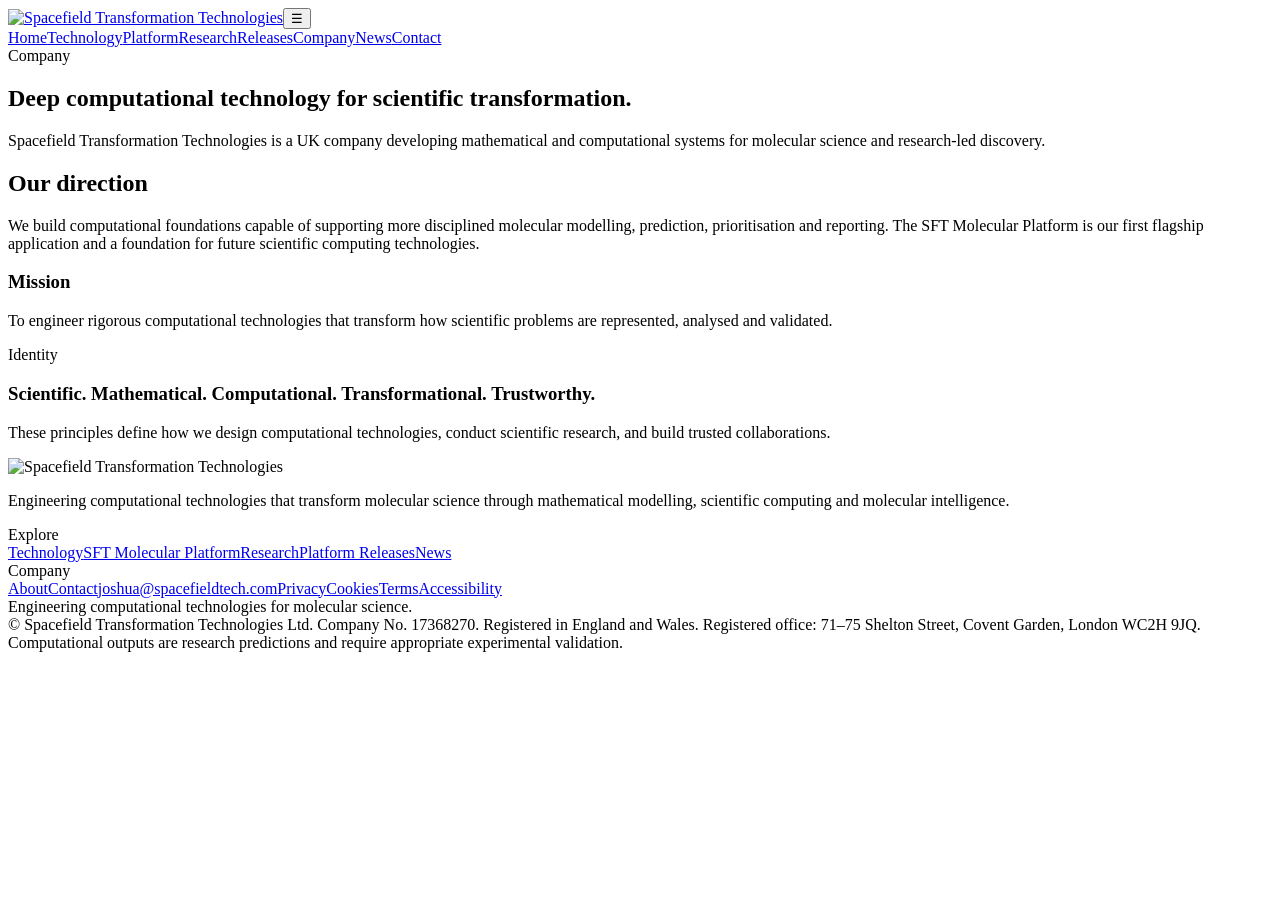
==== about.html @ f4f320bc "Initial production release of Spacefield Website v3.0 LC3 Production-ready Spacefield Transformation" ====
<!DOCTYPE html>

<html lang="en"><head><meta charset="utf-8"/><meta content="width=device-width,initial-scale=1" name="viewport"/><title>Company | Spacefield Transformation Technologies</title><meta content="About Spacefield Transformation Technologies." name="description"/><link href="assets/img/favicon.ico" rel="icon" type="image/x-icon"/><link href="assets/img/favicon-32.png" rel="icon" sizes="32x32" type="image/png"/><link href="assets/img/apple-touch-icon.png" rel="apple-touch-icon" sizes="180x180"/><link href="assets/css/styles.css" rel="stylesheet"/><meta content="#0A2342" name="theme-color"/><link href="site.webmanifest" rel="manifest"/><link href="https://spacefieldtech.com/about.html" rel="canonical"/><meta content="website" property="og:type"/><meta content="Spacefield Transformation Technologies" property="og:site_name"/><meta content="Company | Spacefield Transformation Technologies" property="og:title"/><meta content="About Spacefield Transformation Technologies." property="og:description"/><meta content="https://spacefieldtech.com/about.html" property="og:url"/><meta content="https://spacefieldtech.com/assets/img/spacefield-social-preview.png" property="og:image"/><meta content="1200" property="og:image:width"/><meta content="630" property="og:image:height"/><meta content="summary_large_image" name="twitter:card"/><meta content="Company | Spacefield Transformation Technologies" name="twitter:title"/><meta content="About Spacefield Transformation Technologies." name="twitter:description"/><meta content="https://spacefieldtech.com/assets/img/spacefield-social-preview.png" name="twitter:image"/></head><body><header class="site-header"><div class="container nav"><a class="brand" href="index.html"><img alt="Spacefield Transformation Technologies" class="brand-logo" src="assets/img/spacefield-logo-master.png"/></a><button aria-expanded="false" aria-label="Open navigation" class="menu-btn">☰</button><nav class="nav-links"><a href="index.html">Home</a><a href="technology.html">Technology</a><a href="platform.html">Platform</a><a href="research.html">Research</a><a href="releases.html">Releases</a><a href="about.html">Company</a><a href="news.html">News</a><a class="nav-cta" href="contact.html">Contact</a></nav></div></header><main><section class="page-hero"><div class="container"><span class="eyebrow">Company</span><h1>Deep computational technology for scientific transformation.</h1><p class="lead">Spacefield Transformation Technologies is a UK company developing mathematical and computational systems for molecular science and research-led discovery.</p></div></section><section class="section"><div class="container grid-2"><div class="prose"><h2>Our direction</h2><p>We build computational foundations capable of supporting more disciplined molecular modelling, prediction, prioritisation and reporting. The SFT Molecular Platform is our first flagship application and a foundation for future scientific computing technologies.</p><h3>Mission</h3><p>To engineer rigorous computational technologies that transform how scientific problems are represented, analysed and validated.</p></div><div class="card"><span class="eyebrow">Identity</span><h3>Scientific. Mathematical. Computational. Transformational. Trustworthy.</h3><p>These principles define how we design computational technologies, conduct scientific research, and build trusted collaborations.</p></div></div></section></main><footer class="site-footer"><div class="container"><div class="footer-grid"><div><img alt="Spacefield Transformation Technologies" class="footer-logo" src="assets/img/spacefield-logo-master.png"/><p>Engineering computational technologies that transform molecular science through mathematical modelling, scientific computing and molecular intelligence.</p></div><div><div class="footer-title">Explore</div><div class="footer-links"><a href="technology.html">Technology</a><a href="platform.html">SFT Molecular Platform</a><a href="research.html">Research</a><a href="releases.html">Platform Releases</a><a href="news.html">News</a></div></div><div><div class="footer-title">Company</div><div class="footer-links"><a href="about.html">About</a><a href="contact.html">Contact</a><a href="mailto:joshua@spacefieldtech.com">joshua@spacefieldtech.com</a><a href="privacy.html">Privacy</a><a href="cookies.html">Cookies</a><a href="terms.html">Terms</a><a href="accessibility.html">Accessibility</a></div></div></div><div class="footer-signature">Engineering computational technologies for molecular science.</div><div class="legal">© <span data-year=""></span> Spacefield Transformation Technologies Ltd. Company No. 17368270. Registered in England and Wales. Registered office: 71–75 Shelton Street, Covent Garden, London WC2H 9JQ. Computational outputs are research predictions and require appropriate experimental validation.</div></div></footer><script src="assets/js/main.js"></script></body></html>
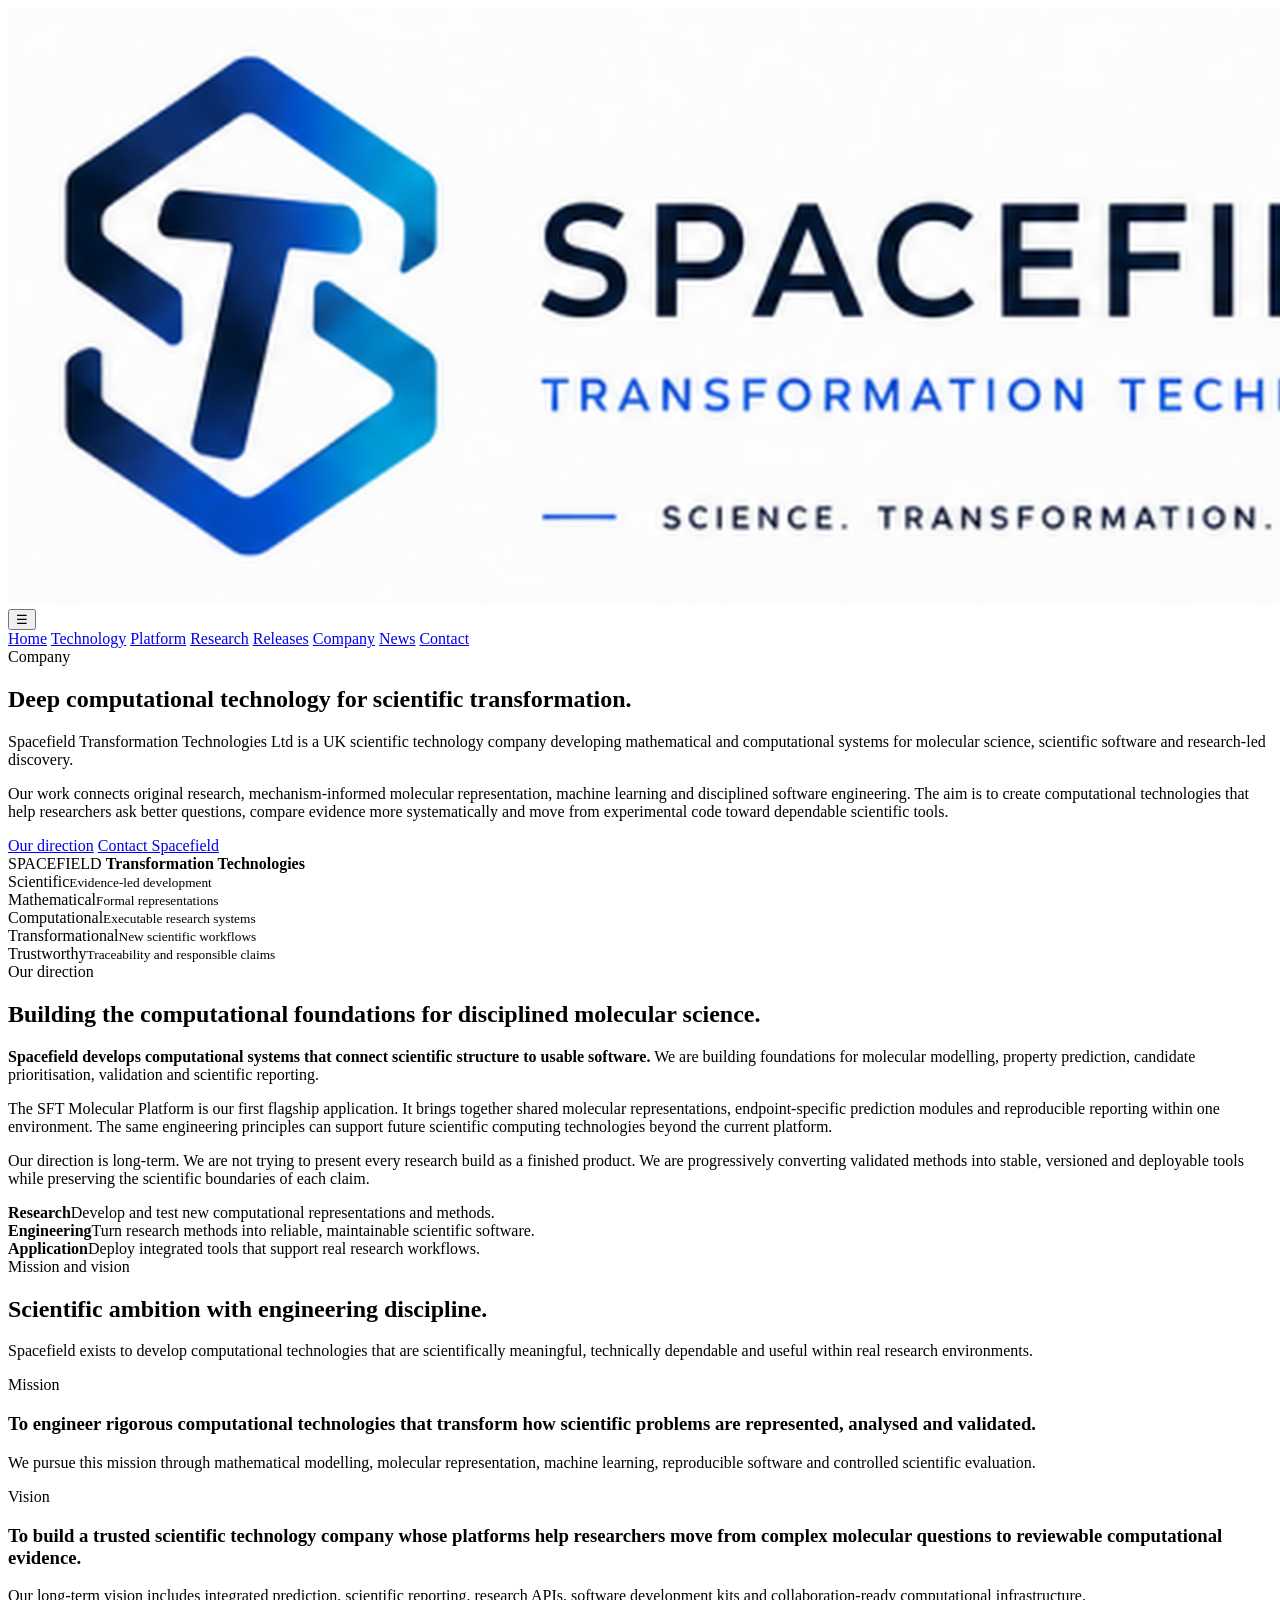
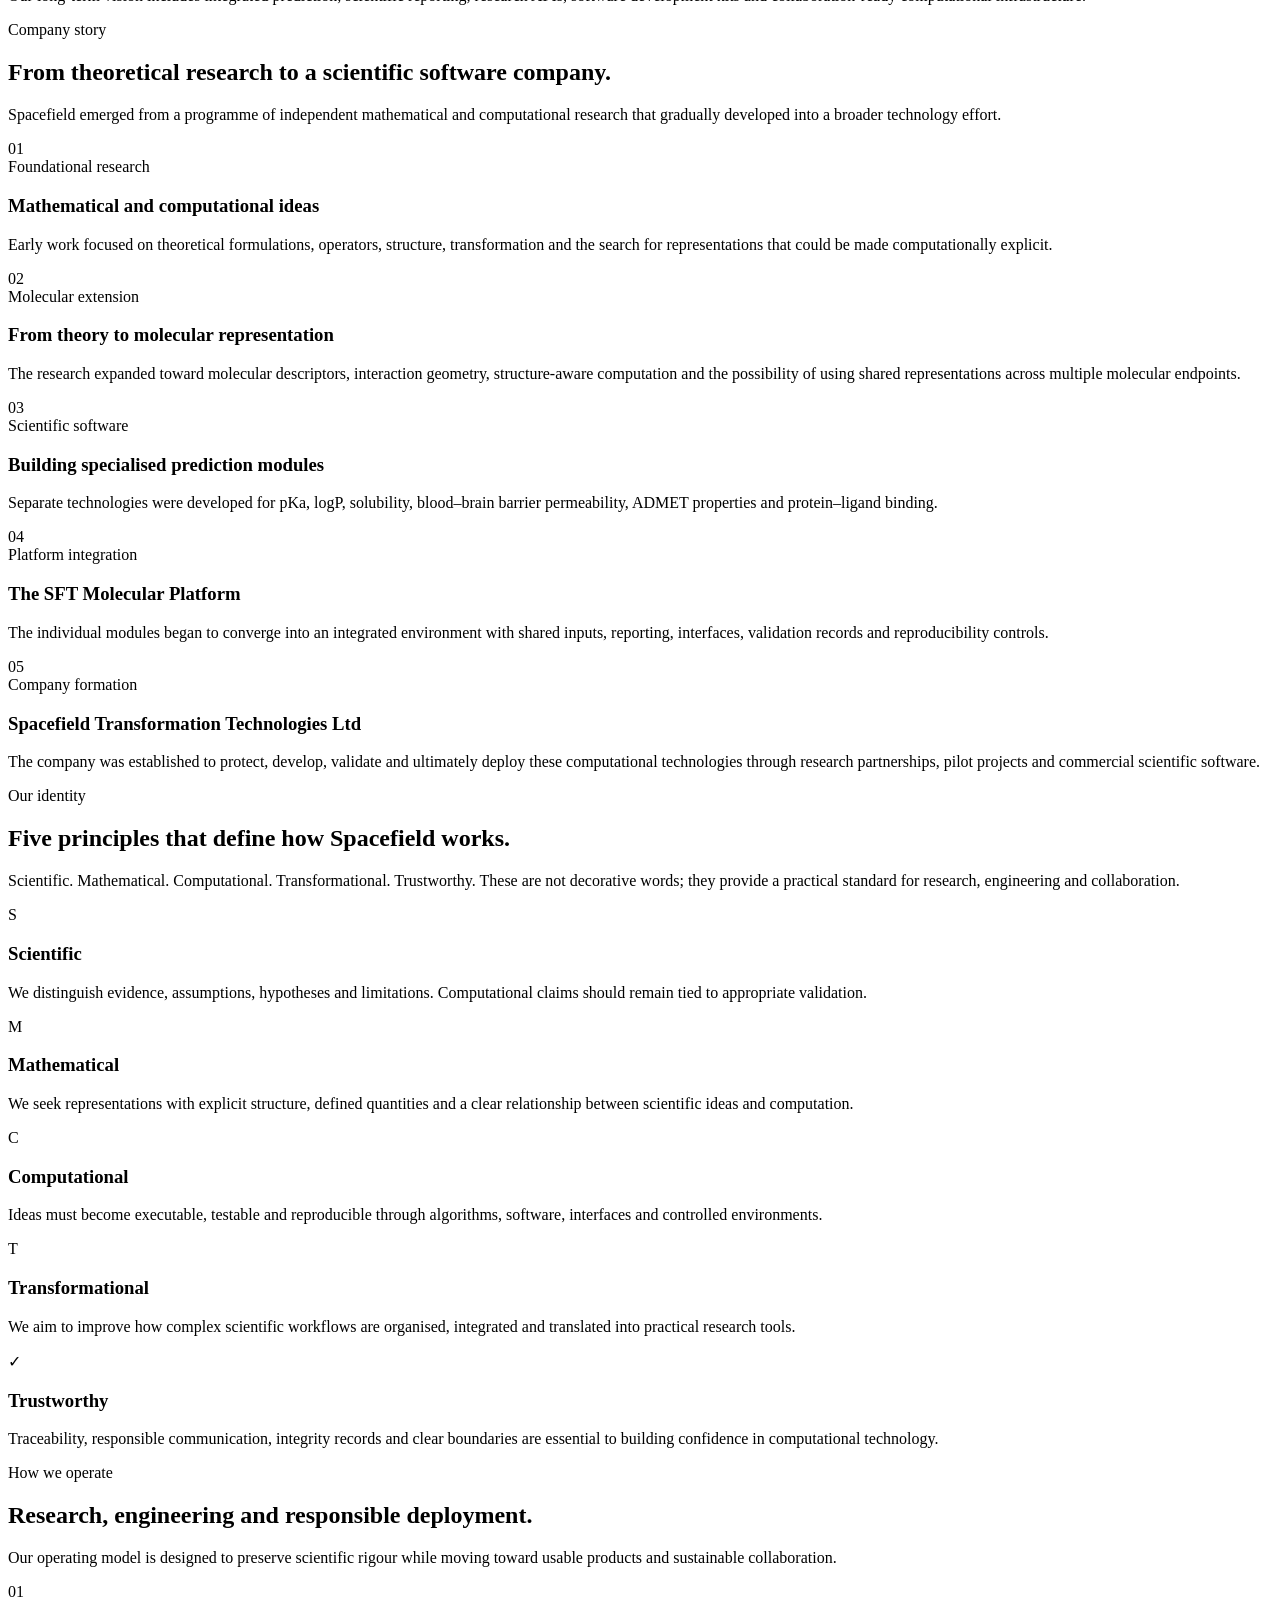
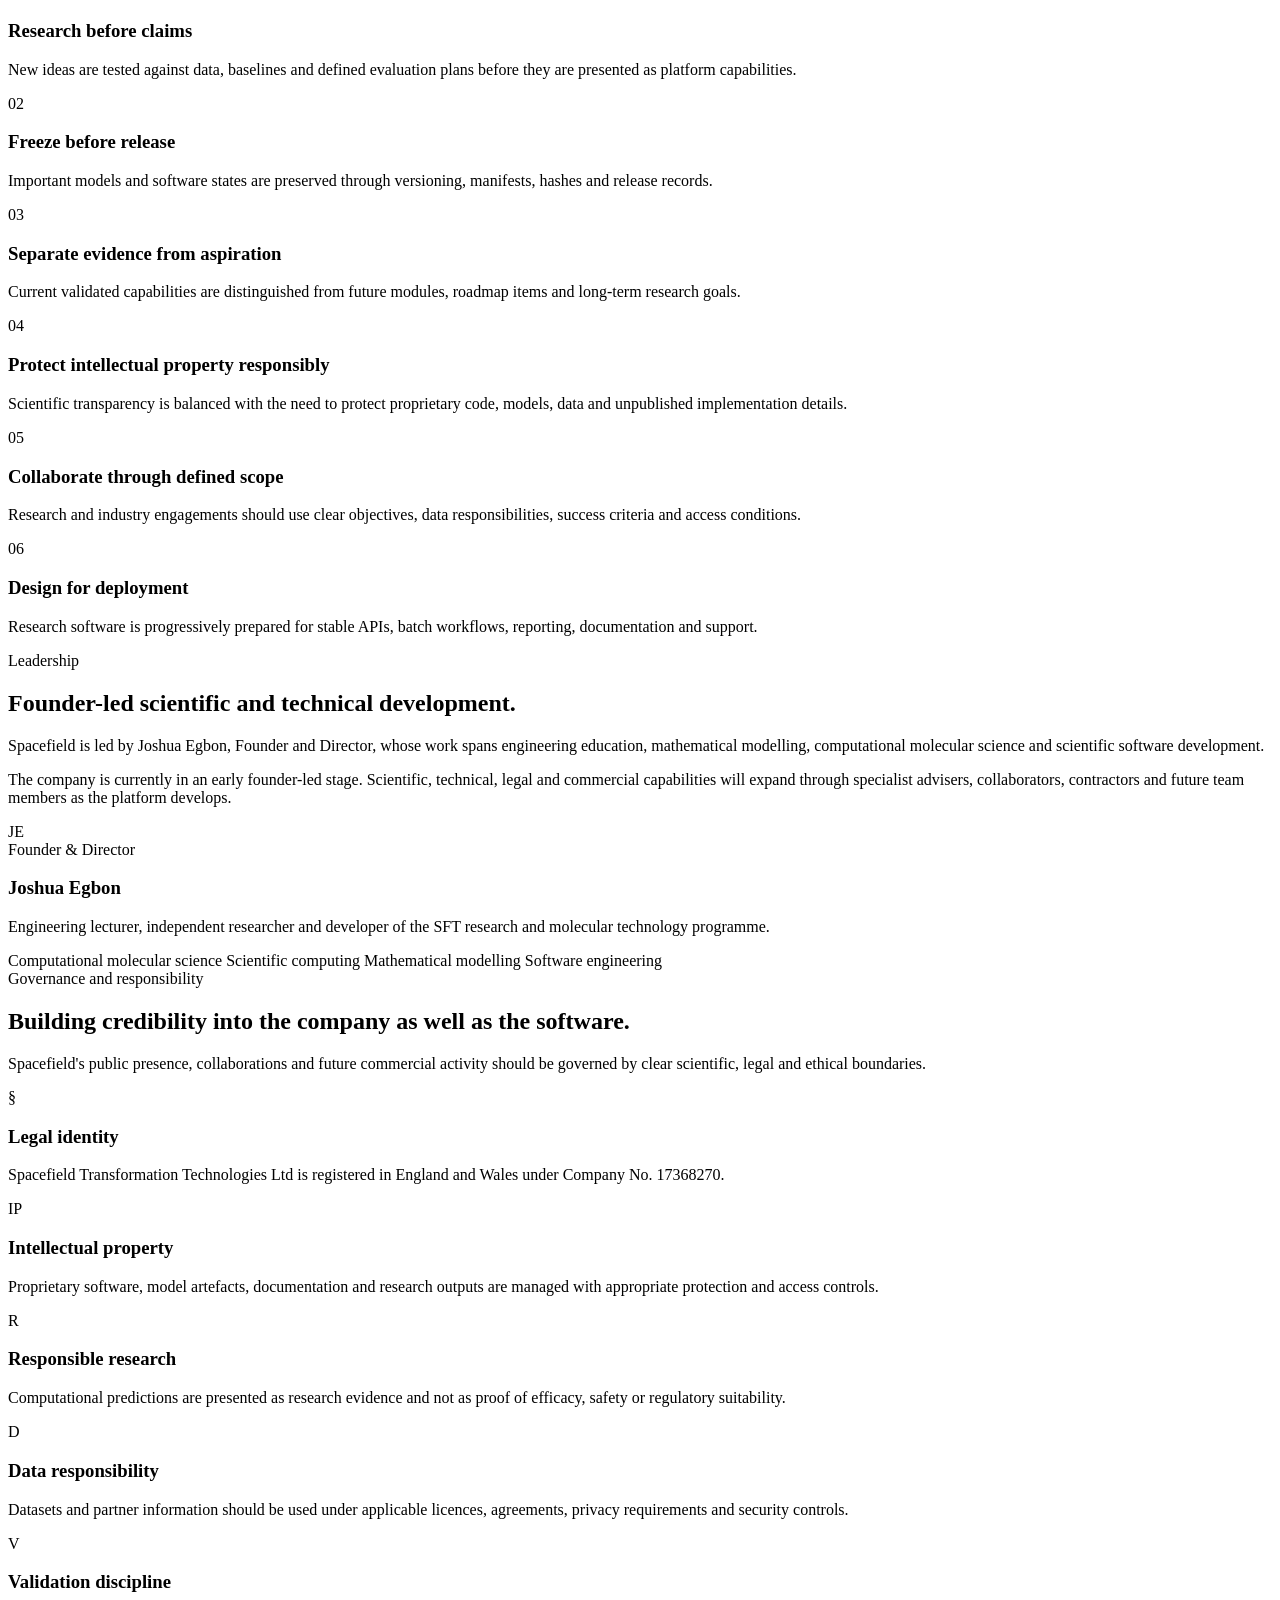
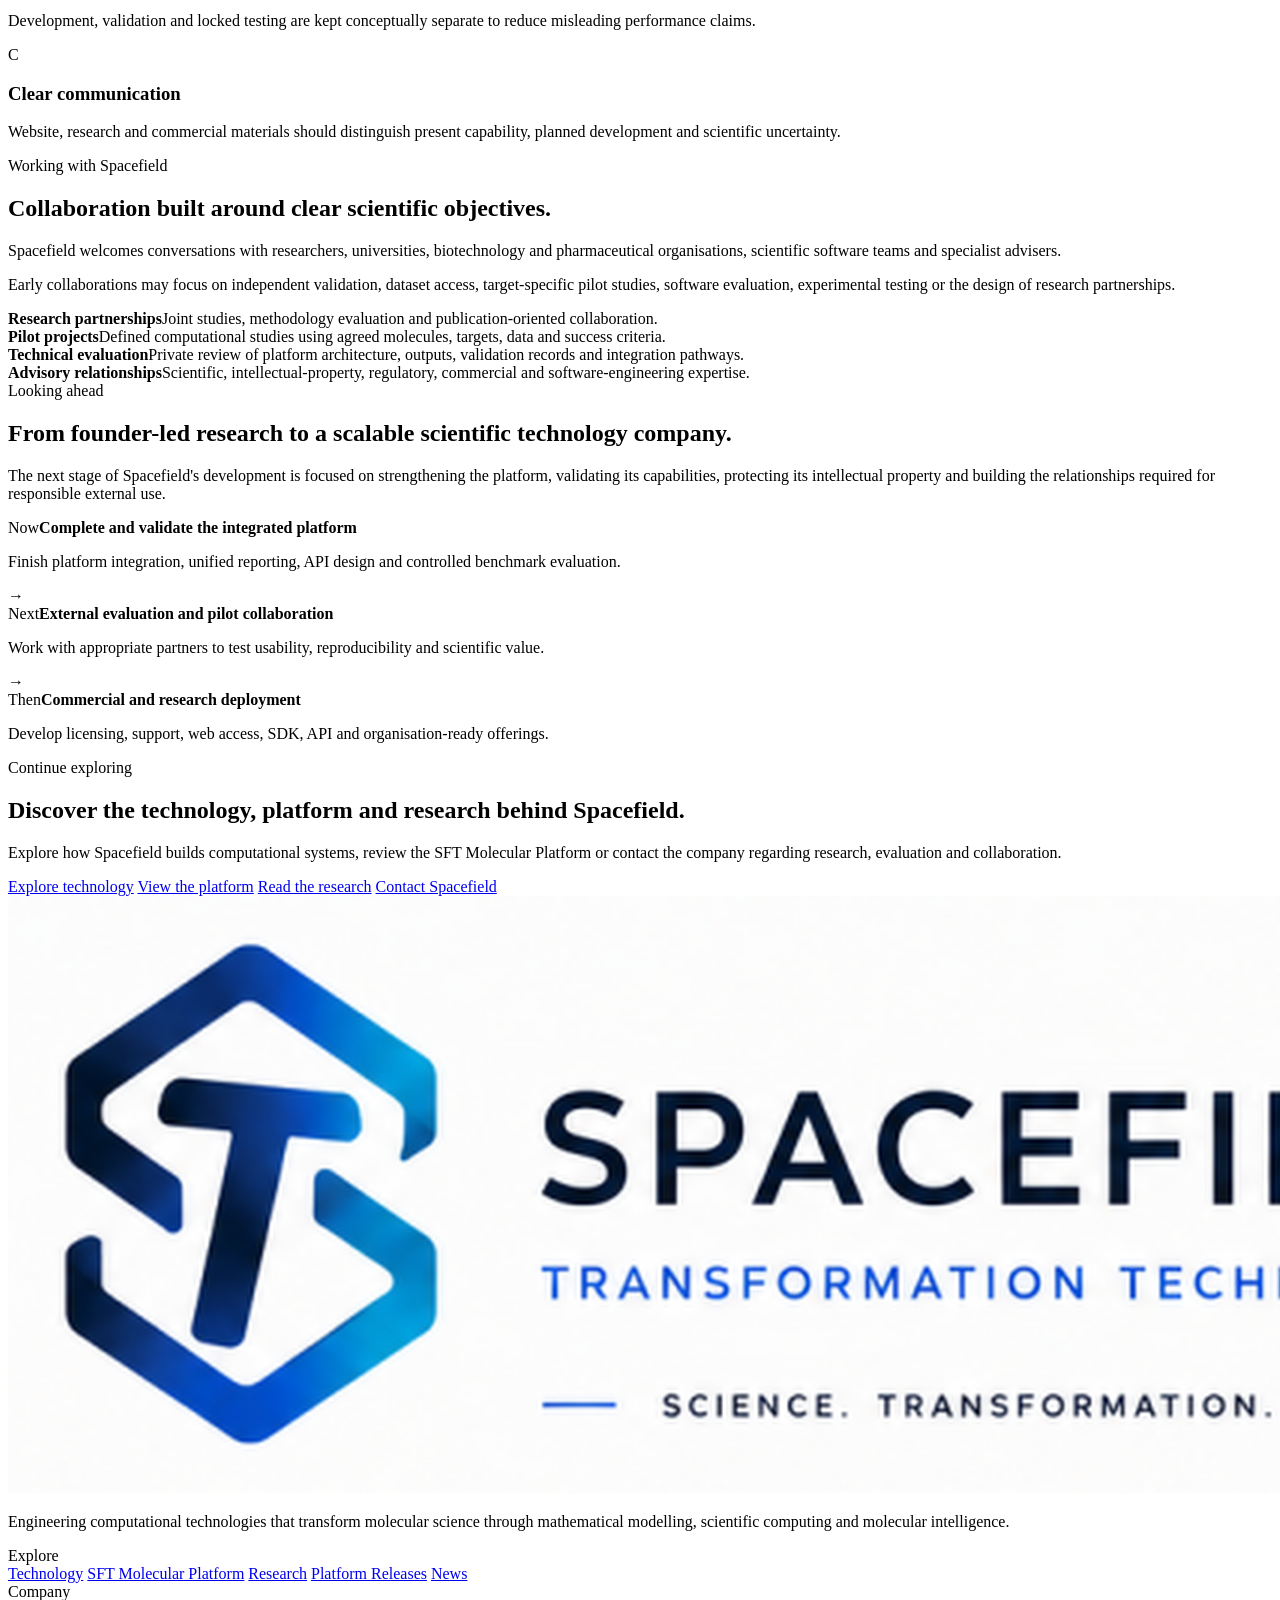
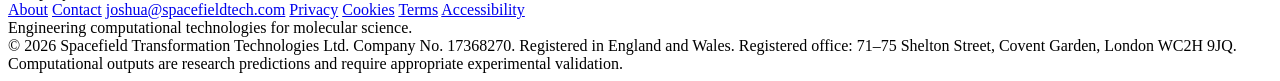
==== commit 26506e94: "Add files via upload" ====
--- a/about.html
+++ b/about.html
@@ -1,3 +1,414 @@
 <!DOCTYPE html>
-
-<html lang="en"><head><meta charset="utf-8"/><meta content="width=device-width,initial-scale=1" name="viewport"/><title>Company | Spacefield Transformation Technologies</title><meta content="About Spacefield Transformation Technologies." name="description"/><link href="assets/img/favicon.ico" rel="icon" type="image/x-icon"/><link href="assets/img/favicon-32.png" rel="icon" sizes="32x32" type="image/png"/><link href="assets/img/apple-touch-icon.png" rel="apple-touch-icon" sizes="180x180"/><link href="assets/css/styles.css" rel="stylesheet"/><meta content="#0A2342" name="theme-color"/><link href="site.webmanifest" rel="manifest"/><link href="https://spacefieldtech.com/about.html" rel="canonical"/><meta content="website" property="og:type"/><meta content="Spacefield Transformation Technologies" property="og:site_name"/><meta content="Company | Spacefield Transformation Technologies" property="og:title"/><meta content="About Spacefield Transformation Technologies." property="og:description"/><meta content="https://spacefieldtech.com/about.html" property="og:url"/><meta content="https://spacefieldtech.com/assets/img/spacefield-social-preview.png" property="og:image"/><meta content="1200" property="og:image:width"/><meta content="630" property="og:image:height"/><meta content="summary_large_image" name="twitter:card"/><meta content="Company | Spacefield Transformation Technologies" name="twitter:title"/><meta content="About Spacefield Transformation Technologies." name="twitter:description"/><meta content="https://spacefieldtech.com/assets/img/spacefield-social-preview.png" name="twitter:image"/></head><body><header class="site-header"><div class="container nav"><a class="brand" href="index.html"><img alt="Spacefield Transformation Technologies" class="brand-logo" src="assets/img/spacefield-logo-master.png"/></a><button aria-expanded="false" aria-label="Open navigation" class="menu-btn">☰</button><nav class="nav-links"><a href="index.html">Home</a><a href="technology.html">Technology</a><a href="platform.html">Platform</a><a href="research.html">Research</a><a href="releases.html">Releases</a><a href="about.html">Company</a><a href="news.html">News</a><a class="nav-cta" href="contact.html">Contact</a></nav></div></header><main><section class="page-hero"><div class="container"><span class="eyebrow">Company</span><h1>Deep computational technology for scientific transformation.</h1><p class="lead">Spacefield Transformation Technologies is a UK company developing mathematical and computational systems for molecular science and research-led discovery.</p></div></section><section class="section"><div class="container grid-2"><div class="prose"><h2>Our direction</h2><p>We build computational foundations capable of supporting more disciplined molecular modelling, prediction, prioritisation and reporting. The SFT Molecular Platform is our first flagship application and a foundation for future scientific computing technologies.</p><h3>Mission</h3><p>To engineer rigorous computational technologies that transform how scientific problems are represented, analysed and validated.</p></div><div class="card"><span class="eyebrow">Identity</span><h3>Scientific. Mathematical. Computational. Transformational. Trustworthy.</h3><p>These principles define how we design computational technologies, conduct scientific research, and build trusted collaborations.</p></div></div></section></main><footer class="site-footer"><div class="container"><div class="footer-grid"><div><img alt="Spacefield Transformation Technologies" class="footer-logo" src="assets/img/spacefield-logo-master.png"/><p>Engineering computational technologies that transform molecular science through mathematical modelling, scientific computing and molecular intelligence.</p></div><div><div class="footer-title">Explore</div><div class="footer-links"><a href="technology.html">Technology</a><a href="platform.html">SFT Molecular Platform</a><a href="research.html">Research</a><a href="releases.html">Platform Releases</a><a href="news.html">News</a></div></div><div><div class="footer-title">Company</div><div class="footer-links"><a href="about.html">About</a><a href="contact.html">Contact</a><a href="mailto:joshua@spacefieldtech.com">joshua@spacefieldtech.com</a><a href="privacy.html">Privacy</a><a href="cookies.html">Cookies</a><a href="terms.html">Terms</a><a href="accessibility.html">Accessibility</a></div></div></div><div class="footer-signature">Engineering computational technologies for molecular science.</div><div class="legal">© <span data-year=""></span> Spacefield Transformation Technologies Ltd. Company No. 17368270. Registered in England and Wales. Registered office: 71–75 Shelton Street, Covent Garden, London WC2H 9JQ. Computational outputs are research predictions and require appropriate experimental validation.</div></div></footer><script src="assets/js/main.js"></script></body></html>+<html lang="en">
+<head>
+  <meta charset="utf-8"/>
+  <meta content="width=device-width,initial-scale=1" name="viewport"/>
+  <title>Company | Spacefield Transformation Technologies</title>
+  <meta name="description" content="Learn about Spacefield Transformation Technologies Ltd, its mission, scientific identity, leadership, operating principles and direction in computational molecular science."/>
+  <link href="assets/img/favicon.ico" rel="icon" type="image/x-icon"/>
+  <link href="assets/img/favicon-32.png" rel="icon" sizes="32x32" type="image/png"/>
+  <link href="assets/img/apple-touch-icon.png" rel="apple-touch-icon" sizes="180x180"/>
+  <link href="assets/css/styles.css" rel="stylesheet"/>
+  <meta content="#0A2342" name="theme-color"/>
+  <link href="site.webmanifest" rel="manifest"/>
+  <link href="https://spacefieldtech.com/about.html" rel="canonical"/>
+  <meta content="website" property="og:type"/>
+  <meta content="Spacefield Transformation Technologies" property="og:site_name"/>
+  <meta content="Company | Spacefield Transformation Technologies" property="og:title"/>
+  <meta content="A UK scientific technology company developing computational systems for molecular science, modelling and research-led discovery." property="og:description"/>
+  <meta content="https://spacefieldtech.com/about.html" property="og:url"/>
+  <meta content="https://spacefieldtech.com/assets/img/spacefield-social-preview.png" property="og:image"/>
+  <meta content="1200" property="og:image:width"/>
+  <meta content="630" property="og:image:height"/>
+  <meta content="summary_large_image" name="twitter:card"/>
+  <meta content="Company | Spacefield Transformation Technologies" name="twitter:title"/>
+  <meta content="A UK scientific technology company developing computational systems for molecular science, modelling and research-led discovery." name="twitter:description"/>
+  <meta content="https://spacefieldtech.com/assets/img/spacefield-social-preview.png" name="twitter:image"/>
+</head>
+<body>
+<header class="site-header">
+  <div class="container nav">
+    <a class="brand" href="index.html">
+      <img alt="Spacefield Transformation Technologies" class="brand-logo" src="assets/img/spacefield-logo-master.png"/>
+    </a>
+    <button aria-expanded="false" aria-label="Open navigation" class="menu-btn">☰</button>
+    <nav class="nav-links">
+      <a href="index.html">Home</a>
+      <a href="technology.html">Technology</a>
+      <a href="platform.html">Platform</a>
+      <a href="research.html">Research</a>
+      <a href="releases.html">Releases</a>
+      <a aria-current="page" href="about.html">Company</a>
+      <a href="news.html">News</a>
+      <a class="nav-cta" href="contact.html">Contact</a>
+    </nav>
+  </div>
+</header>
+
+<main>
+  <section class="page-hero company-hero">
+    <div class="container company-hero-grid">
+      <div>
+        <span class="eyebrow">Company</span>
+        <h1>Deep computational technology for scientific transformation.</h1>
+        <p class="lead">Spacefield Transformation Technologies Ltd is a UK scientific technology company developing mathematical and computational systems for molecular science, scientific software and research-led discovery.</p>
+        <p class="company-hero-copy">Our work connects original research, mechanism-informed molecular representation, machine learning and disciplined software engineering. The aim is to create computational technologies that help researchers ask better questions, compare evidence more systematically and move from experimental code toward dependable scientific tools.</p>
+        <div class="actions">
+          <a class="btn btn-primary" href="#company-direction">Our direction</a>
+          <a class="btn btn-secondary" href="contact.html">Contact Spacefield</a>
+        </div>
+      </div>
+
+      <div class="company-identity-panel" aria-label="Spacefield company identity">
+        <div class="company-identity-core">
+          <span>SPACEFIELD</span>
+          <strong>Transformation Technologies</strong>
+        </div>
+        <div class="company-identity-grid">
+          <article><span>Scientific</span><small>Evidence-led development</small></article>
+          <article><span>Mathematical</span><small>Formal representations</small></article>
+          <article><span>Computational</span><small>Executable research systems</small></article>
+          <article><span>Transformational</span><small>New scientific workflows</small></article>
+          <article><span>Trustworthy</span><small>Traceability and responsible claims</small></article>
+        </div>
+      </div>
+    </div>
+  </section>
+
+  <section class="section company-introduction" id="company-direction">
+    <div class="container split-intro">
+      <div>
+        <span class="eyebrow">Our direction</span>
+        <h2>Building the computational foundations for disciplined molecular science.</h2>
+      </div>
+      <div class="technology-prose">
+        <p><strong>Spacefield develops computational systems that connect scientific structure to usable software.</strong> We are building foundations for molecular modelling, property prediction, candidate prioritisation, validation and scientific reporting.</p>
+        <p>The SFT Molecular Platform is our first flagship application. It brings together shared molecular representations, endpoint-specific prediction modules and reproducible reporting within one environment. The same engineering principles can support future scientific computing technologies beyond the current platform.</p>
+        <p>Our direction is long-term. We are not trying to present every research build as a finished product. We are progressively converting validated methods into stable, versioned and deployable tools while preserving the scientific boundaries of each claim.</p>
+        <div class="company-direction-grid">
+          <article><strong>Research</strong><span>Develop and test new computational representations and methods.</span></article>
+          <article><strong>Engineering</strong><span>Turn research methods into reliable, maintainable scientific software.</span></article>
+          <article><strong>Application</strong><span>Deploy integrated tools that support real research workflows.</span></article>
+        </div>
+      </div>
+    </div>
+  </section>
+
+  <section class="section section-dark company-mission-section">
+    <div class="container">
+      <div class="section-head">
+        <span class="eyebrow">Mission and vision</span>
+        <h2>Scientific ambition with engineering discipline.</h2>
+        <p>Spacefield exists to develop computational technologies that are scientifically meaningful, technically dependable and useful within real research environments.</p>
+      </div>
+
+      <div class="mission-vision-grid">
+        <article>
+          <span class="mission-label">Mission</span>
+          <h3>To engineer rigorous computational technologies that transform how scientific problems are represented, analysed and validated.</h3>
+          <p>We pursue this mission through mathematical modelling, molecular representation, machine learning, reproducible software and controlled scientific evaluation.</p>
+        </article>
+
+        <article>
+          <span class="mission-label">Vision</span>
+          <h3>To build a trusted scientific technology company whose platforms help researchers move from complex molecular questions to reviewable computational evidence.</h3>
+          <p>Our long-term vision includes integrated prediction, scientific reporting, research APIs, software development kits and collaboration-ready computational infrastructure.</p>
+        </article>
+      </div>
+    </div>
+  </section>
+
+  <section class="section company-story-section">
+    <div class="container">
+      <div class="section-head">
+        <span class="eyebrow">Company story</span>
+        <h2>From theoretical research to a scientific software company.</h2>
+        <p>Spacefield emerged from a programme of independent mathematical and computational research that gradually developed into a broader technology effort.</p>
+      </div>
+
+      <div class="company-story-timeline">
+        <article>
+          <div class="story-marker">01</div>
+          <div>
+            <span>Foundational research</span>
+            <h3>Mathematical and computational ideas</h3>
+            <p>Early work focused on theoretical formulations, operators, structure, transformation and the search for representations that could be made computationally explicit.</p>
+          </div>
+        </article>
+
+        <article>
+          <div class="story-marker">02</div>
+          <div>
+            <span>Molecular extension</span>
+            <h3>From theory to molecular representation</h3>
+            <p>The research expanded toward molecular descriptors, interaction geometry, structure-aware computation and the possibility of using shared representations across multiple molecular endpoints.</p>
+          </div>
+        </article>
+
+        <article>
+          <div class="story-marker">03</div>
+          <div>
+            <span>Scientific software</span>
+            <h3>Building specialised prediction modules</h3>
+            <p>Separate technologies were developed for pKa, logP, solubility, blood–brain barrier permeability, ADMET properties and protein–ligand binding.</p>
+          </div>
+        </article>
+
+        <article>
+          <div class="story-marker">04</div>
+          <div>
+            <span>Platform integration</span>
+            <h3>The SFT Molecular Platform</h3>
+            <p>The individual modules began to converge into an integrated environment with shared inputs, reporting, interfaces, validation records and reproducibility controls.</p>
+          </div>
+        </article>
+
+        <article class="story-current">
+          <div class="story-marker">05</div>
+          <div>
+            <span>Company formation</span>
+            <h3>Spacefield Transformation Technologies Ltd</h3>
+            <p>The company was established to protect, develop, validate and ultimately deploy these computational technologies through research partnerships, pilot projects and commercial scientific software.</p>
+          </div>
+        </article>
+      </div>
+    </div>
+  </section>
+
+  <section class="section section-alt company-values-section">
+    <div class="container">
+      <div class="section-head">
+        <span class="eyebrow">Our identity</span>
+        <h2>Five principles that define how Spacefield works.</h2>
+        <p>Scientific. Mathematical. Computational. Transformational. Trustworthy. These are not decorative words; they provide a practical standard for research, engineering and collaboration.</p>
+      </div>
+
+      <div class="company-values-grid">
+        <article>
+          <span class="value-symbol">S</span>
+          <h3>Scientific</h3>
+          <p>We distinguish evidence, assumptions, hypotheses and limitations. Computational claims should remain tied to appropriate validation.</p>
+        </article>
+        <article>
+          <span class="value-symbol">M</span>
+          <h3>Mathematical</h3>
+          <p>We seek representations with explicit structure, defined quantities and a clear relationship between scientific ideas and computation.</p>
+        </article>
+        <article>
+          <span class="value-symbol">C</span>
+          <h3>Computational</h3>
+          <p>Ideas must become executable, testable and reproducible through algorithms, software, interfaces and controlled environments.</p>
+        </article>
+        <article>
+          <span class="value-symbol">T</span>
+          <h3>Transformational</h3>
+          <p>We aim to improve how complex scientific workflows are organised, integrated and translated into practical research tools.</p>
+        </article>
+        <article>
+          <span class="value-symbol">✓</span>
+          <h3>Trustworthy</h3>
+          <p>Traceability, responsible communication, integrity records and clear boundaries are essential to building confidence in computational technology.</p>
+        </article>
+      </div>
+    </div>
+  </section>
+
+  <section class="section company-operating-section">
+    <div class="container">
+      <div class="section-head">
+        <span class="eyebrow">How we operate</span>
+        <h2>Research, engineering and responsible deployment.</h2>
+        <p>Our operating model is designed to preserve scientific rigour while moving toward usable products and sustainable collaboration.</p>
+      </div>
+
+      <div class="operating-model-grid">
+        <article>
+          <span>01</span>
+          <h3>Research before claims</h3>
+          <p>New ideas are tested against data, baselines and defined evaluation plans before they are presented as platform capabilities.</p>
+        </article>
+        <article>
+          <span>02</span>
+          <h3>Freeze before release</h3>
+          <p>Important models and software states are preserved through versioning, manifests, hashes and release records.</p>
+        </article>
+        <article>
+          <span>03</span>
+          <h3>Separate evidence from aspiration</h3>
+          <p>Current validated capabilities are distinguished from future modules, roadmap items and long-term research goals.</p>
+        </article>
+        <article>
+          <span>04</span>
+          <h3>Protect intellectual property responsibly</h3>
+          <p>Scientific transparency is balanced with the need to protect proprietary code, models, data and unpublished implementation details.</p>
+        </article>
+        <article>
+          <span>05</span>
+          <h3>Collaborate through defined scope</h3>
+          <p>Research and industry engagements should use clear objectives, data responsibilities, success criteria and access conditions.</p>
+        </article>
+        <article>
+          <span>06</span>
+          <h3>Design for deployment</h3>
+          <p>Research software is progressively prepared for stable APIs, batch workflows, reporting, documentation and support.</p>
+        </article>
+      </div>
+    </div>
+  </section>
+
+  <section class="section section-dark leadership-section">
+    <div class="container leadership-grid">
+      <div>
+        <span class="eyebrow">Leadership</span>
+        <h2>Founder-led scientific and technical development.</h2>
+        <p class="lead">Spacefield is led by Joshua Egbon, Founder and Director, whose work spans engineering education, mathematical modelling, computational molecular science and scientific software development.</p>
+        <p>The company is currently in an early founder-led stage. Scientific, technical, legal and commercial capabilities will expand through specialist advisers, collaborators, contractors and future team members as the platform develops.</p>
+      </div>
+      <div class="founder-card">
+        <div class="founder-initials">JE</div>
+        <div>
+          <span>Founder &amp; Director</span>
+          <h3>Joshua Egbon</h3>
+          <p>Engineering lecturer, independent researcher and developer of the SFT research and molecular technology programme.</p>
+          <div class="founder-focus">
+            <span>Computational molecular science</span>
+            <span>Scientific computing</span>
+            <span>Mathematical modelling</span>
+            <span>Software engineering</span>
+          </div>
+        </div>
+      </div>
+    </div>
+  </section>
+
+  <section class="section company-governance-section">
+    <div class="container">
+      <div class="section-head">
+        <span class="eyebrow">Governance and responsibility</span>
+        <h2>Building credibility into the company as well as the software.</h2>
+        <p>Spacefield's public presence, collaborations and future commercial activity should be governed by clear scientific, legal and ethical boundaries.</p>
+      </div>
+
+      <div class="governance-grid">
+        <article>
+          <span class="governance-icon">§</span>
+          <h3>Legal identity</h3>
+          <p>Spacefield Transformation Technologies Ltd is registered in England and Wales under Company No. 17368270.</p>
+        </article>
+        <article>
+          <span class="governance-icon">IP</span>
+          <h3>Intellectual property</h3>
+          <p>Proprietary software, model artefacts, documentation and research outputs are managed with appropriate protection and access controls.</p>
+        </article>
+        <article>
+          <span class="governance-icon">R</span>
+          <h3>Responsible research</h3>
+          <p>Computational predictions are presented as research evidence and not as proof of efficacy, safety or regulatory suitability.</p>
+        </article>
+        <article>
+          <span class="governance-icon">D</span>
+          <h3>Data responsibility</h3>
+          <p>Datasets and partner information should be used under applicable licences, agreements, privacy requirements and security controls.</p>
+        </article>
+        <article>
+          <span class="governance-icon">V</span>
+          <h3>Validation discipline</h3>
+          <p>Development, validation and locked testing are kept conceptually separate to reduce misleading performance claims.</p>
+        </article>
+        <article>
+          <span class="governance-icon">C</span>
+          <h3>Clear communication</h3>
+          <p>Website, research and commercial materials should distinguish present capability, planned development and scientific uncertainty.</p>
+        </article>
+      </div>
+    </div>
+  </section>
+
+  <section class="section company-collaboration-section">
+    <div class="container company-collaboration-grid">
+      <div>
+        <span class="eyebrow">Working with Spacefield</span>
+        <h2>Collaboration built around clear scientific objectives.</h2>
+        <p class="lead">Spacefield welcomes conversations with researchers, universities, biotechnology and pharmaceutical organisations, scientific software teams and specialist advisers.</p>
+        <p>Early collaborations may focus on independent validation, dataset access, target-specific pilot studies, software evaluation, experimental testing or the design of research partnerships.</p>
+      </div>
+      <div class="company-collaboration-types">
+        <article><strong>Research partnerships</strong><span>Joint studies, methodology evaluation and publication-oriented collaboration.</span></article>
+        <article><strong>Pilot projects</strong><span>Defined computational studies using agreed molecules, targets, data and success criteria.</span></article>
+        <article><strong>Technical evaluation</strong><span>Private review of platform architecture, outputs, validation records and integration pathways.</span></article>
+        <article><strong>Advisory relationships</strong><span>Scientific, intellectual-property, regulatory, commercial and software-engineering expertise.</span></article>
+      </div>
+    </div>
+  </section>
+
+  <section class="section section-alt company-future-section">
+    <div class="container">
+      <div class="section-head">
+        <span class="eyebrow">Looking ahead</span>
+        <h2>From founder-led research to a scalable scientific technology company.</h2>
+        <p>The next stage of Spacefield's development is focused on strengthening the platform, validating its capabilities, protecting its intellectual property and building the relationships required for responsible external use.</p>
+      </div>
+
+      <div class="company-future-roadmap">
+        <article><span>Now</span><strong>Complete and validate the integrated platform</strong><p>Finish platform integration, unified reporting, API design and controlled benchmark evaluation.</p></article>
+        <b>→</b>
+        <article><span>Next</span><strong>External evaluation and pilot collaboration</strong><p>Work with appropriate partners to test usability, reproducibility and scientific value.</p></article>
+        <b>→</b>
+        <article><span>Then</span><strong>Commercial and research deployment</strong><p>Develop licensing, support, web access, SDK, API and organisation-ready offerings.</p></article>
+      </div>
+    </div>
+  </section>
+
+  <section class="section section-dark company-cta">
+    <div class="container">
+      <span class="eyebrow">Continue exploring</span>
+      <h2>Discover the technology, platform and research behind Spacefield.</h2>
+      <p class="lead">Explore how Spacefield builds computational systems, review the SFT Molecular Platform or contact the company regarding research, evaluation and collaboration.</p>
+      <div class="actions">
+        <a class="btn light-button" href="technology.html">Explore technology</a>
+        <a class="btn dark-secondary" href="platform.html">View the platform</a>
+        <a class="btn dark-secondary" href="research.html">Read the research</a>
+        <a class="btn dark-secondary" href="contact.html">Contact Spacefield</a>
+      </div>
+    </div>
+  </section>
+</main>
+
+<footer class="site-footer">
+  <div class="container">
+    <div class="footer-grid">
+      <div>
+        <img alt="Spacefield Transformation Technologies" class="footer-logo" src="assets/img/spacefield-logo-master.png"/>
+        <p>Engineering computational technologies that transform molecular science through mathematical modelling, scientific computing and molecular intelligence.</p>
+      </div>
+      <div>
+        <div class="footer-title">Explore</div>
+        <div class="footer-links">
+          <a href="technology.html">Technology</a>
+          <a href="platform.html">SFT Molecular Platform</a>
+          <a href="research.html">Research</a>
+          <a href="releases.html">Platform Releases</a>
+          <a href="news.html">News</a>
+        </div>
+      </div>
+      <div>
+        <div class="footer-title">Company</div>
+        <div class="footer-links">
+          <a href="about.html">About</a>
+          <a href="contact.html">Contact</a>
+          <a href="mailto:joshua@spacefieldtech.com">joshua@spacefieldtech.com</a>
+          <a href="privacy.html">Privacy</a>
+          <a href="cookies.html">Cookies</a>
+          <a href="terms.html">Terms</a>
+          <a href="accessibility.html">Accessibility</a>
+        </div>
+      </div>
+    </div>
+    <div class="footer-signature">Engineering computational technologies for molecular science.</div>
+    <div class="legal">© <span data-year=""></span> Spacefield Transformation Technologies Ltd. Company No. 17368270. Registered in England and Wales. Registered office: 71–75 Shelton Street, Covent Garden, London WC2H 9JQ. Computational outputs are research predictions and require appropriate experimental validation.</div>
+  </div>
+</footer>
+
+<script src="assets/js/main.js"></script>
+</body>
+</html>
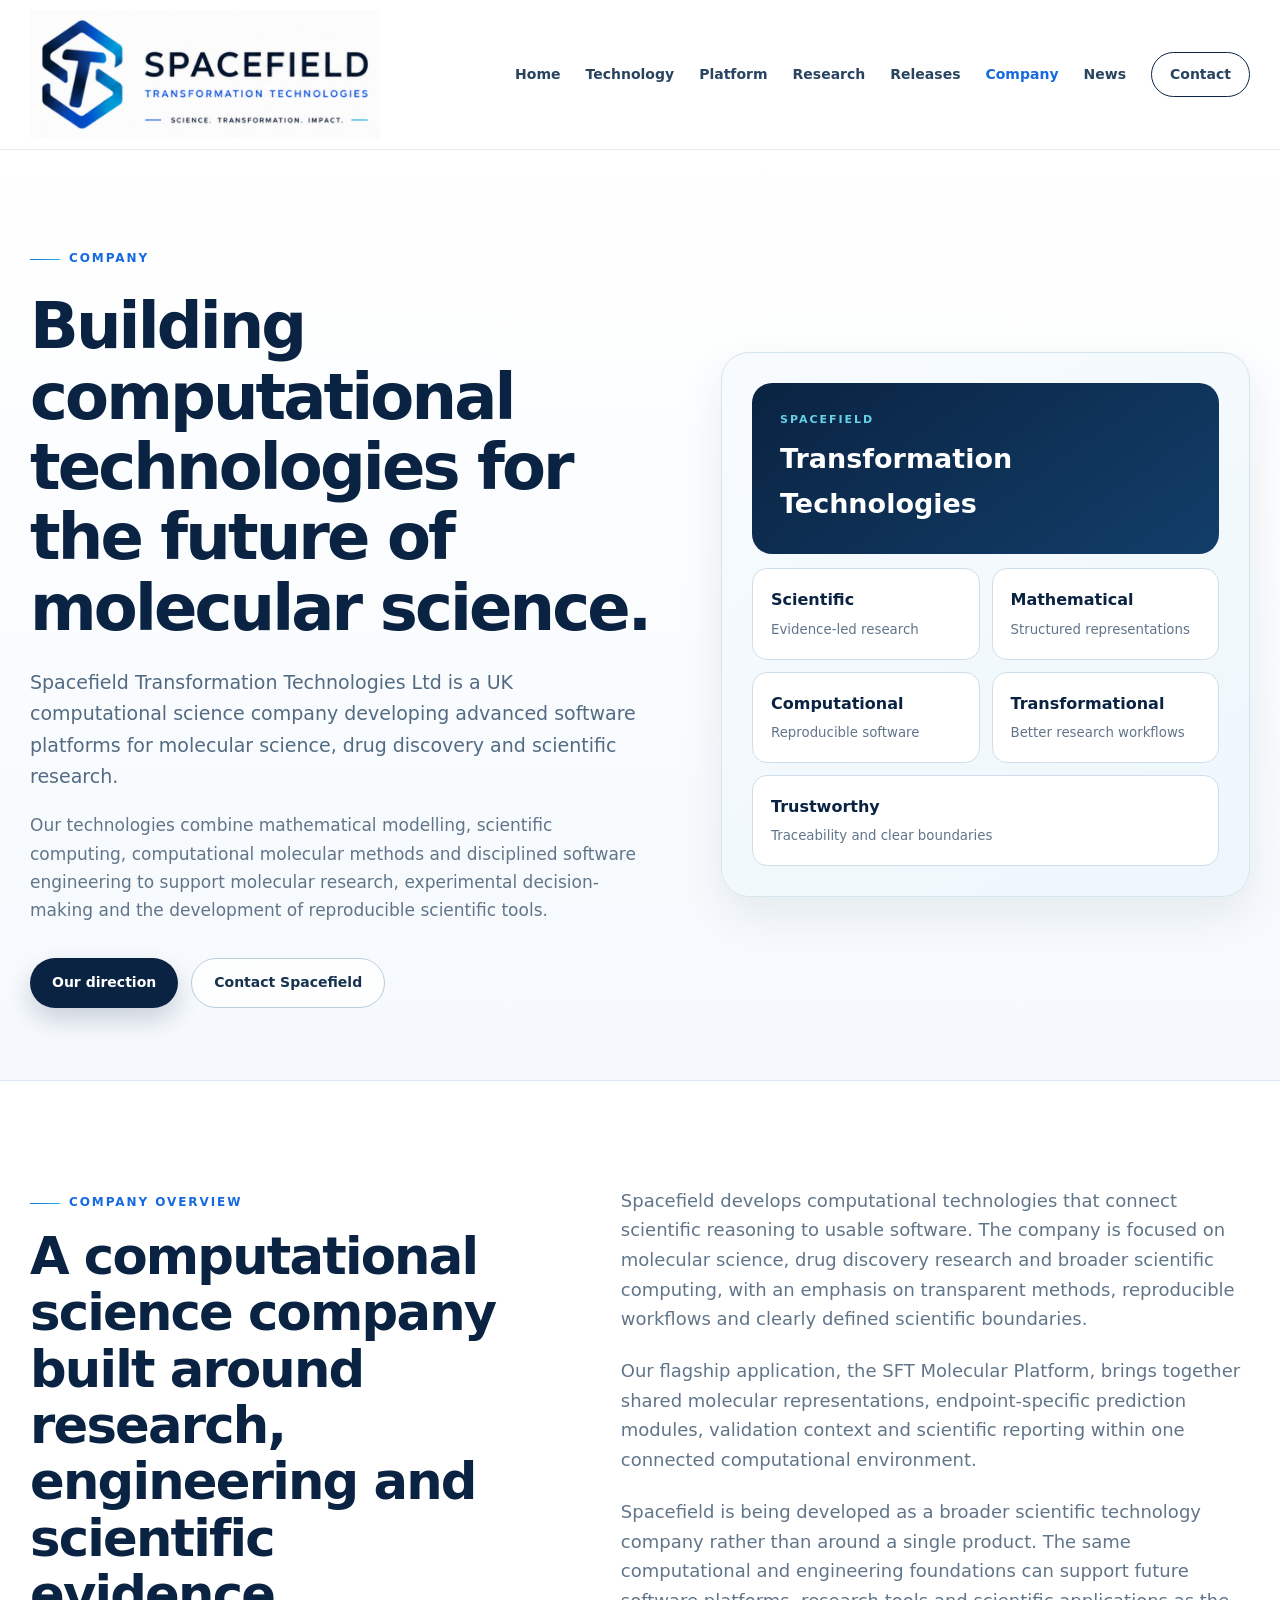
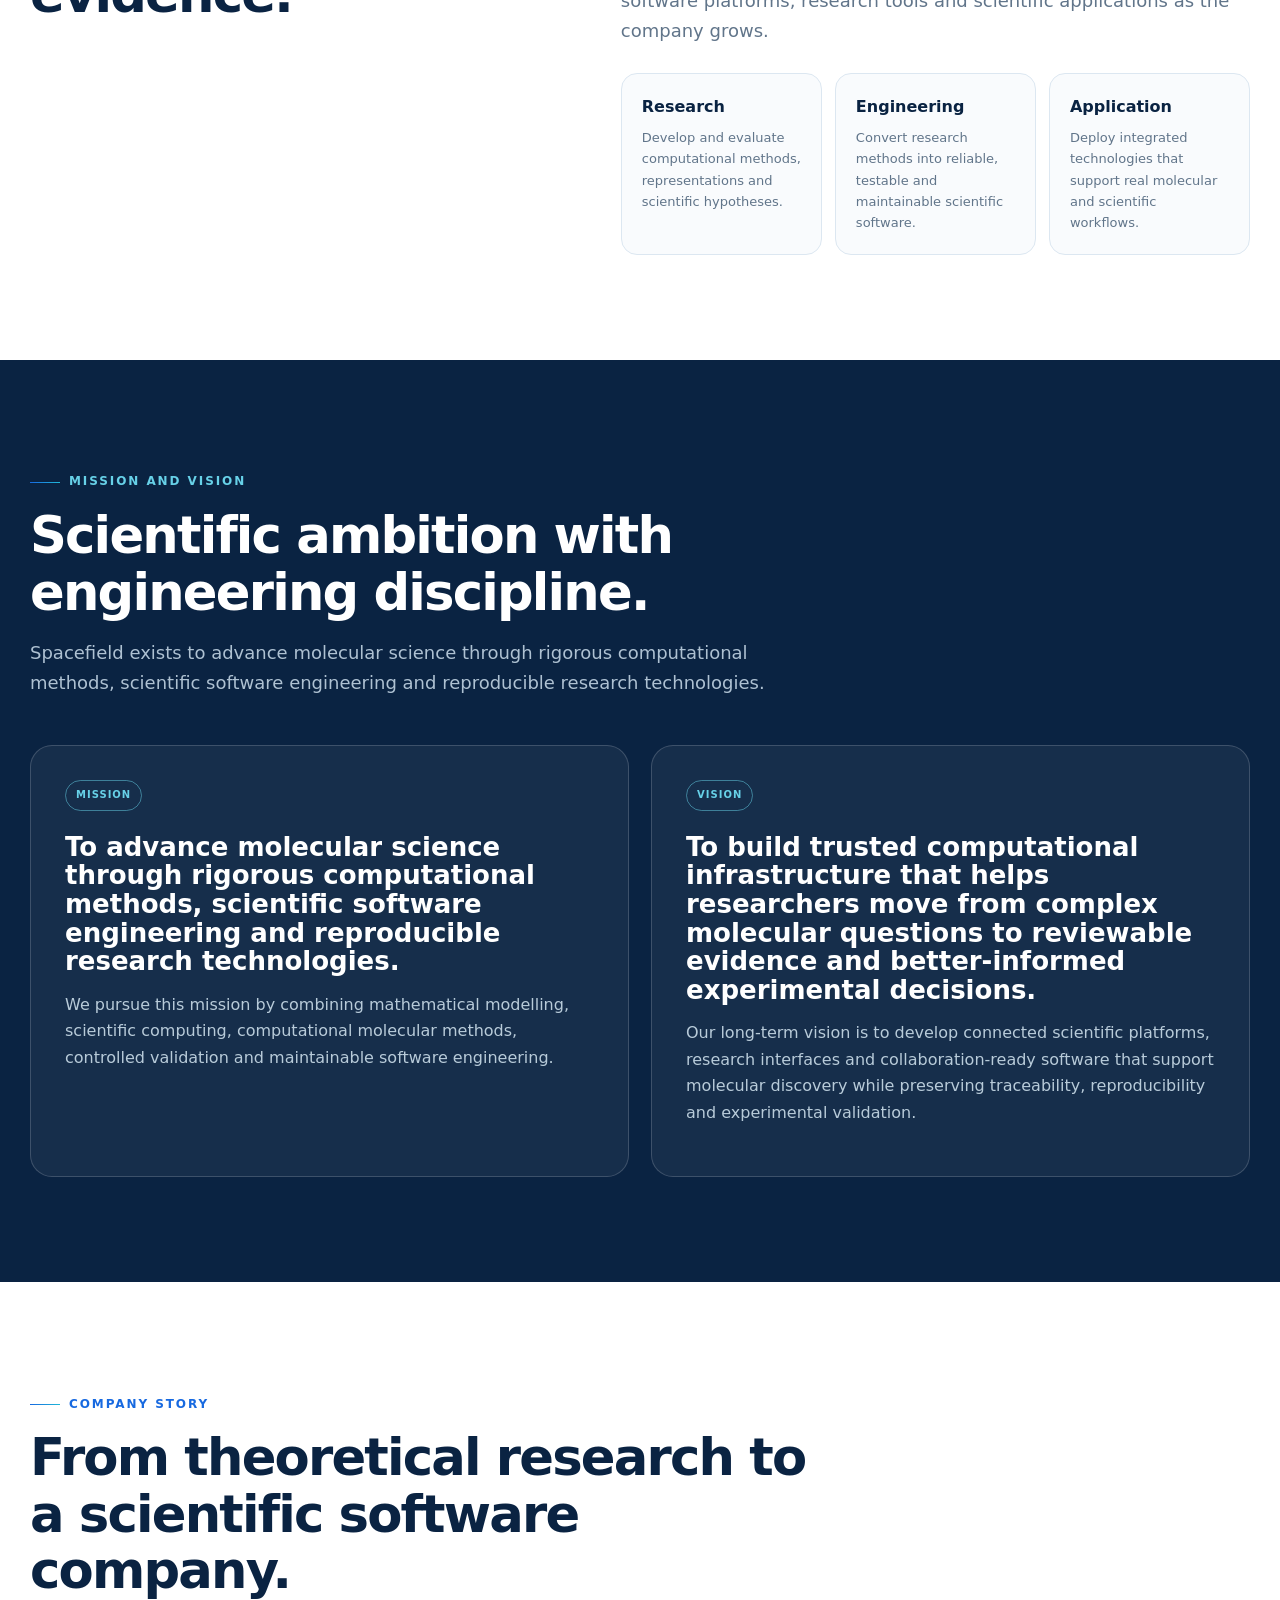
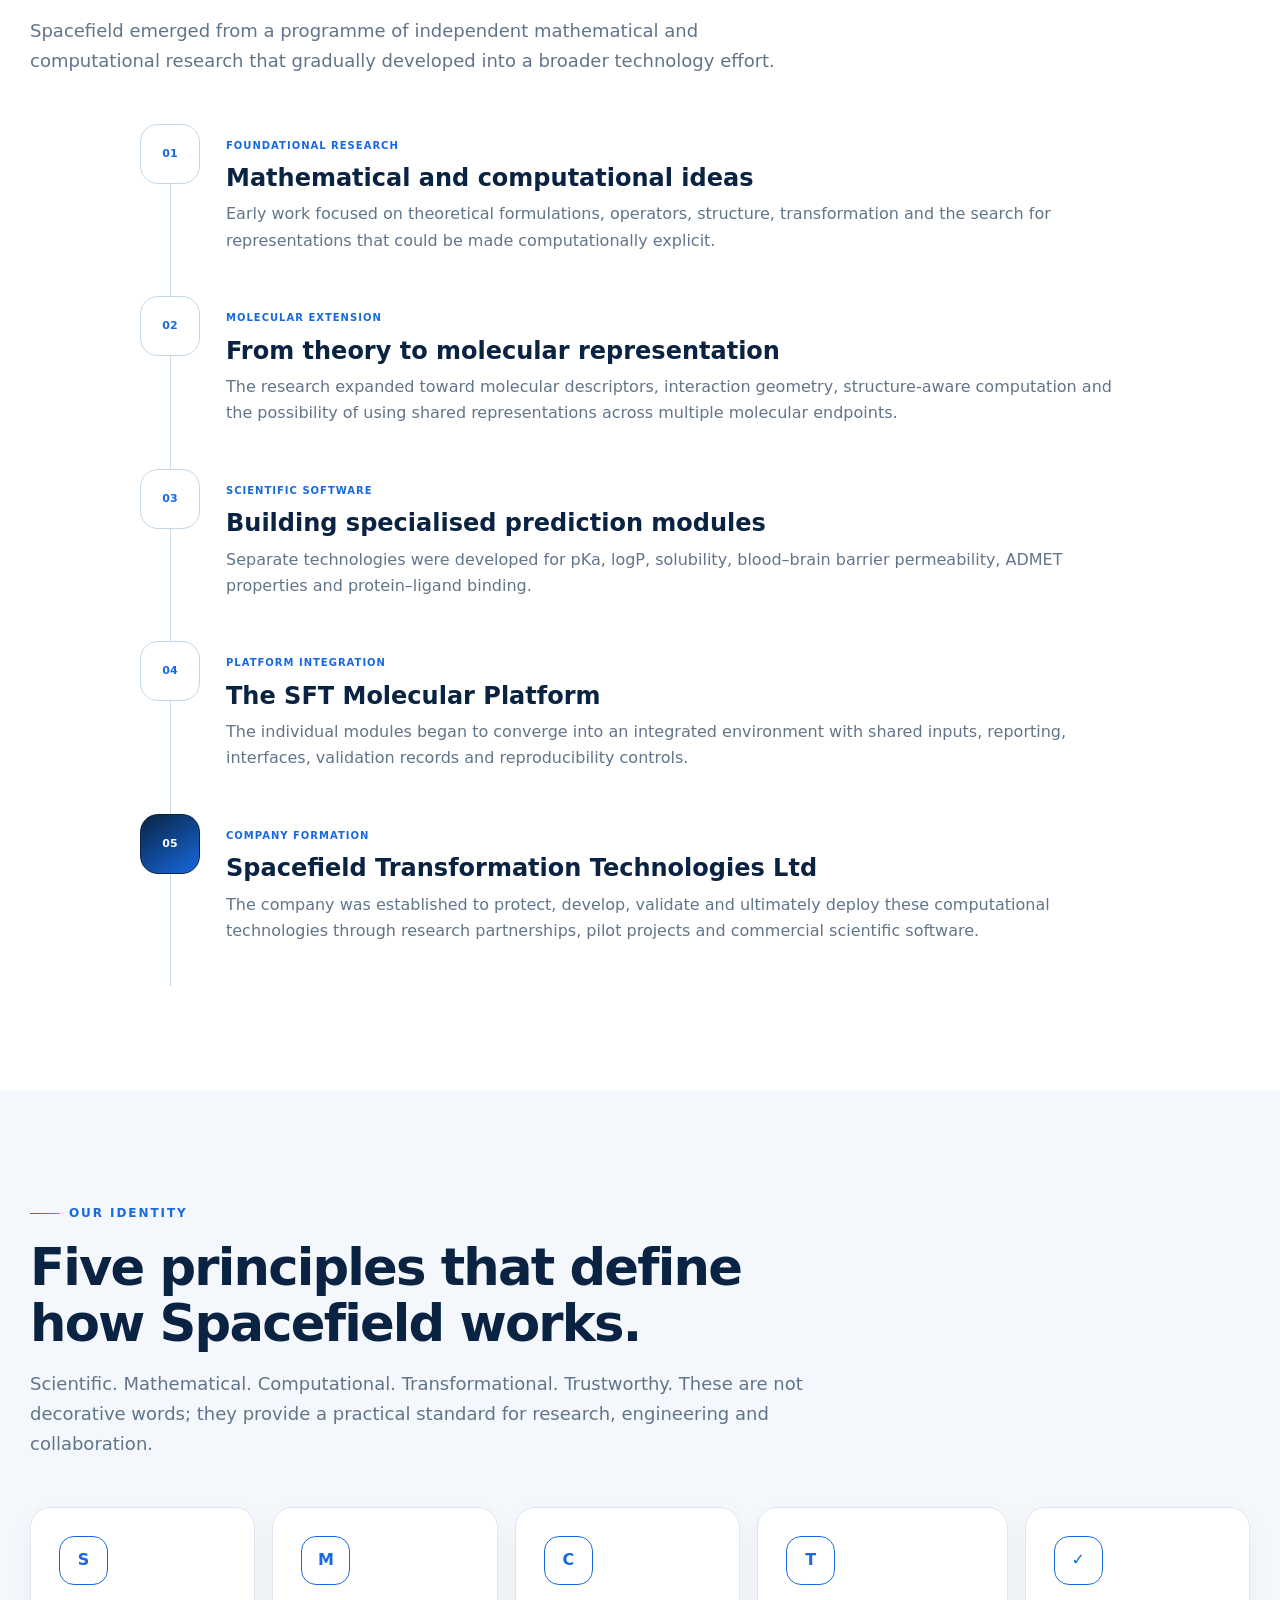
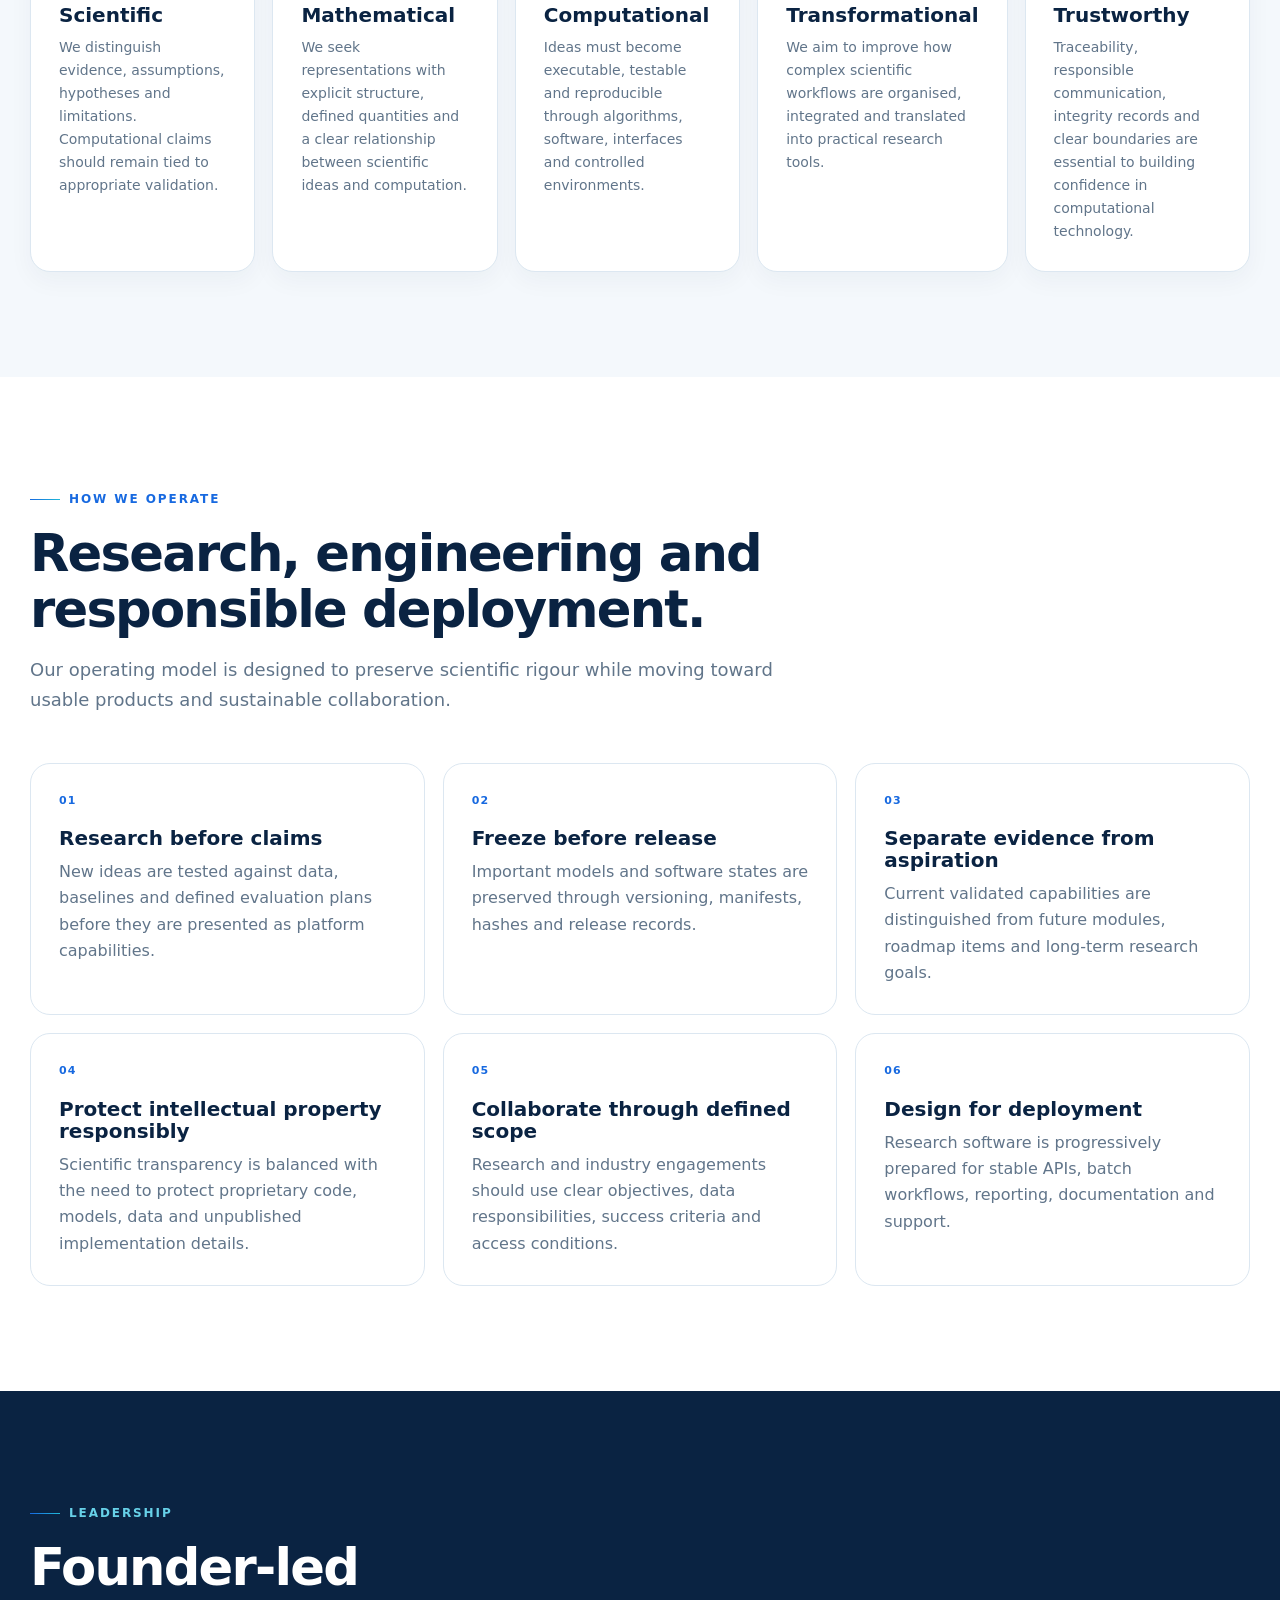
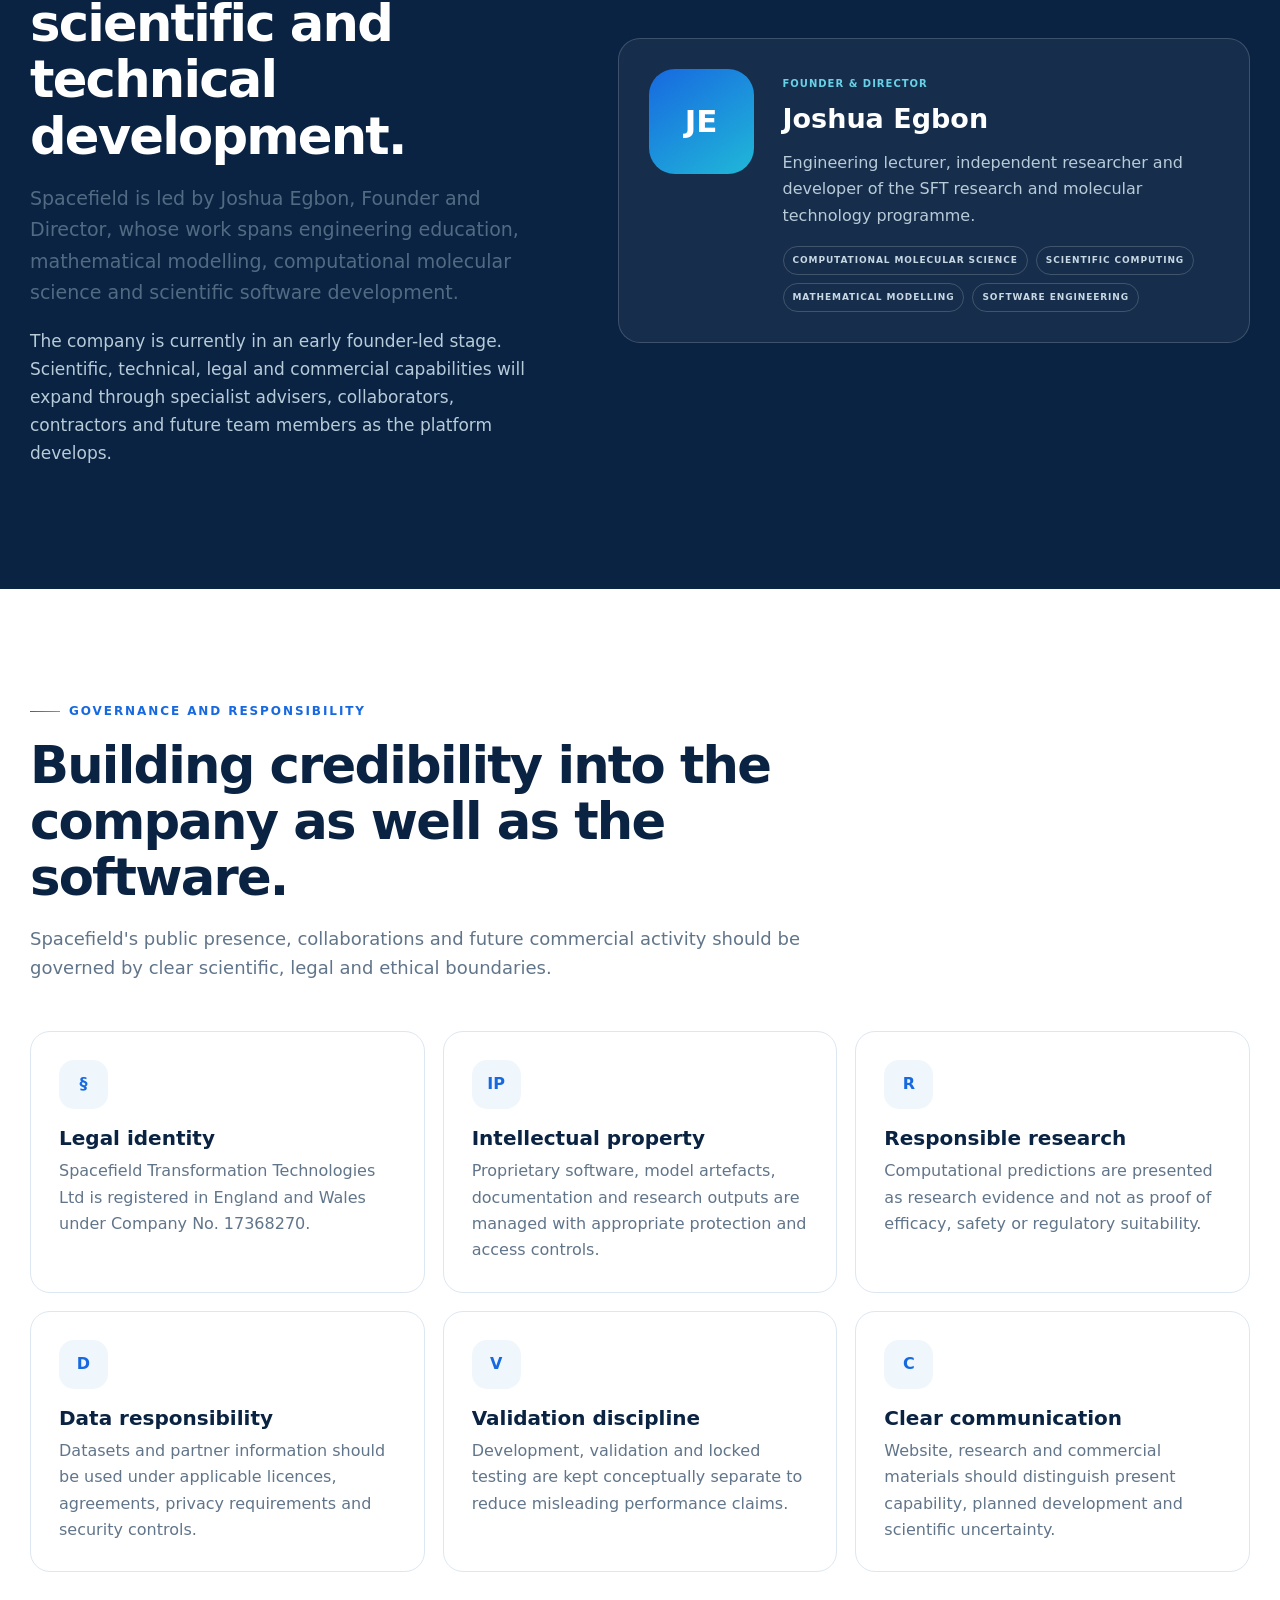
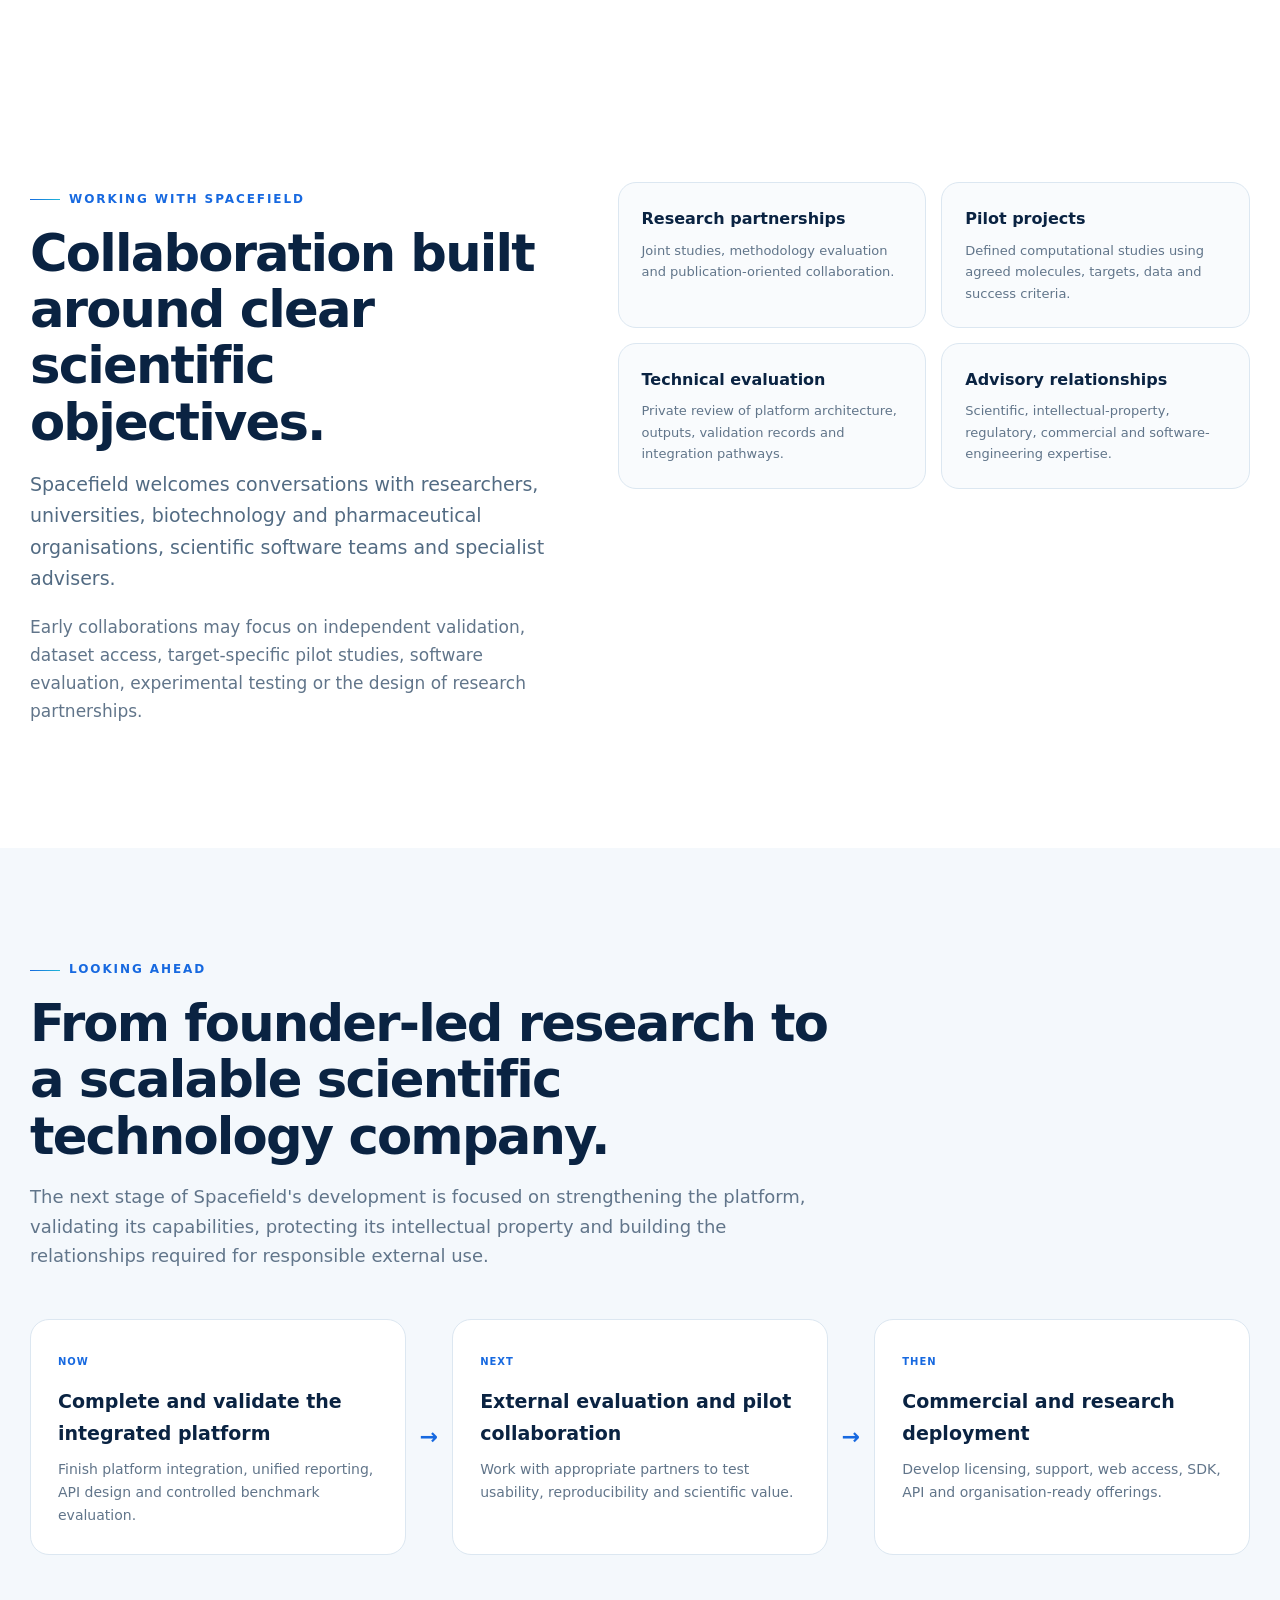
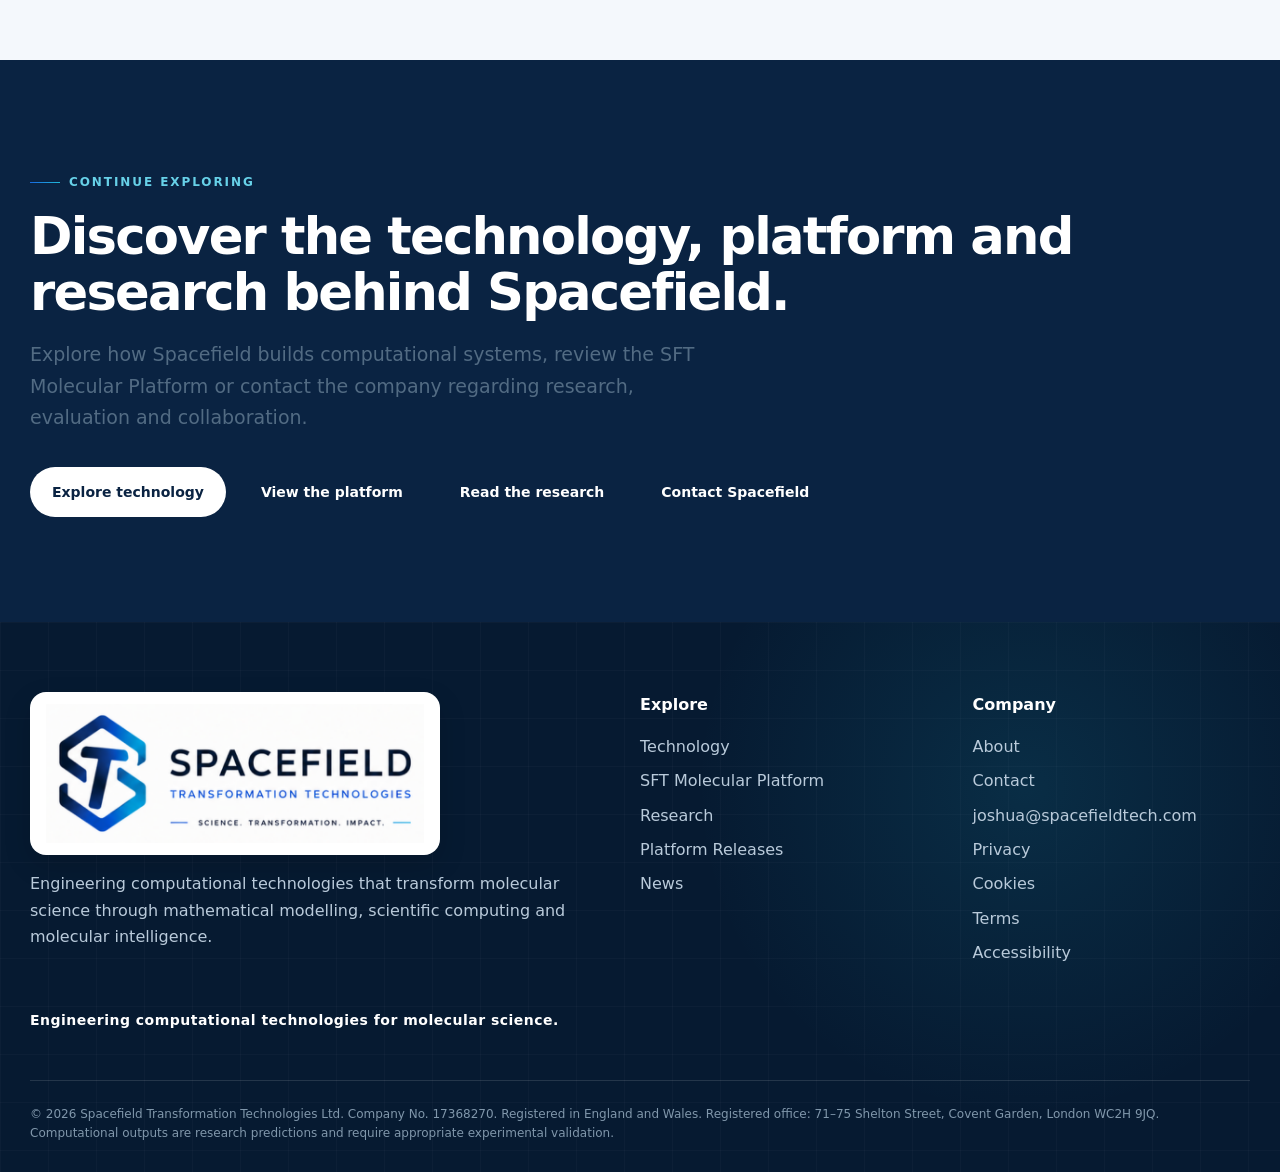
==== commit 24e802c0: "Change 'Hello World' to 'Goodbye World'" ====
--- a/about.html
+++ b/about.html
@@ -1,414 +1,390 @@
 <!DOCTYPE html>
+
 <html lang="en">
 <head>
-  <meta charset="utf-8"/>
-  <meta content="width=device-width,initial-scale=1" name="viewport"/>
-  <title>Company | Spacefield Transformation Technologies</title>
-  <meta name="description" content="Learn about Spacefield Transformation Technologies Ltd, its mission, scientific identity, leadership, operating principles and direction in computational molecular science."/>
-  <link href="assets/img/favicon.ico" rel="icon" type="image/x-icon"/>
-  <link href="assets/img/favicon-32.png" rel="icon" sizes="32x32" type="image/png"/>
-  <link href="assets/img/apple-touch-icon.png" rel="apple-touch-icon" sizes="180x180"/>
-  <link href="assets/css/styles.css" rel="stylesheet"/>
-  <meta content="#0A2342" name="theme-color"/>
-  <link href="site.webmanifest" rel="manifest"/>
-  <link href="https://spacefieldtech.com/about.html" rel="canonical"/>
-  <meta content="website" property="og:type"/>
-  <meta content="Spacefield Transformation Technologies" property="og:site_name"/>
-  <meta content="Company | Spacefield Transformation Technologies" property="og:title"/>
-  <meta content="A UK scientific technology company developing computational systems for molecular science, modelling and research-led discovery." property="og:description"/>
-  <meta content="https://spacefieldtech.com/about.html" property="og:url"/>
-  <meta content="https://spacefieldtech.com/assets/img/spacefield-social-preview.png" property="og:image"/>
-  <meta content="1200" property="og:image:width"/>
-  <meta content="630" property="og:image:height"/>
-  <meta content="summary_large_image" name="twitter:card"/>
-  <meta content="Company | Spacefield Transformation Technologies" name="twitter:title"/>
-  <meta content="A UK scientific technology company developing computational systems for molecular science, modelling and research-led discovery." name="twitter:description"/>
-  <meta content="https://spacefieldtech.com/assets/img/spacefield-social-preview.png" name="twitter:image"/>
+<meta charset="utf-8"/>
+<meta content="width=device-width,initial-scale=1" name="viewport"/>
+<title>Company | Spacefield Transformation Technologies</title>
+<meta content="Learn about Spacefield Transformation Technologies Ltd, a UK computational science company developing advanced software platforms for molecular science, drug discovery and scientific research." name="description"/>
+<link href="assets/img/favicon.ico" rel="icon" type="image/x-icon"/>
+<link href="assets/img/favicon-32.png" rel="icon" sizes="32x32" type="image/png"/>
+<link href="assets/img/apple-touch-icon.png" rel="apple-touch-icon" sizes="180x180"/>
+<link href="assets/css/styles.css" rel="stylesheet"/>
+<meta content="#0A2342" name="theme-color"/>
+<link href="site.webmanifest" rel="manifest"/>
+<link href="https://spacefieldtech.com/about.html" rel="canonical"/>
+<meta content="website" property="og:type"/>
+<meta content="Spacefield Transformation Technologies" property="og:site_name"/>
+<meta content="Company | Spacefield Transformation Technologies" property="og:title"/>
+<meta content="Learn about Spacefield Transformation Technologies Ltd, a UK computational science company developing advanced software platforms for molecular science, drug discovery and scientific research." property="og:description"/>
+<meta content="https://spacefieldtech.com/about.html" property="og:url"/>
+<meta content="https://spacefieldtech.com/assets/img/spacefield-social-preview.png" property="og:image"/>
+<meta content="1200" property="og:image:width"/>
+<meta content="630" property="og:image:height"/>
+<meta content="summary_large_image" name="twitter:card"/>
+<meta content="Company | Spacefield Transformation Technologies" name="twitter:title"/>
+<meta content="Learn about Spacefield Transformation Technologies Ltd, a UK computational science company developing advanced software platforms for molecular science, drug discovery and scientific research." name="twitter:description"/>
+<meta content="https://spacefieldtech.com/assets/img/spacefield-social-preview.png" name="twitter:image"/>
 </head>
 <body>
 <header class="site-header">
-  <div class="container nav">
-    <a class="brand" href="index.html">
-      <img alt="Spacefield Transformation Technologies" class="brand-logo" src="assets/img/spacefield-logo-master.png"/>
-    </a>
-    <button aria-expanded="false" aria-label="Open navigation" class="menu-btn">☰</button>
-    <nav class="nav-links">
-      <a href="index.html">Home</a>
-      <a href="technology.html">Technology</a>
-      <a href="platform.html">Platform</a>
-      <a href="research.html">Research</a>
-      <a href="releases.html">Releases</a>
-      <a aria-current="page" href="about.html">Company</a>
-      <a href="news.html">News</a>
-      <a class="nav-cta" href="contact.html">Contact</a>
-    </nav>
-  </div>
+<div class="container nav">
+<a class="brand" href="index.html">
+<img alt="Spacefield Transformation Technologies" class="brand-logo" src="assets/img/spacefield-logo-master.png"/>
+</a>
+<button aria-expanded="false" aria-label="Open navigation" class="menu-btn">☰</button>
+<nav class="nav-links">
+<a href="index.html">Home</a>
+<a href="technology.html">Technology</a>
+<a href="platform.html">Platform</a>
+<a href="research.html">Research</a>
+<a href="releases.html">Releases</a>
+<a aria-current="page" href="about.html">Company</a>
+<a href="news.html">News</a>
+<a class="nav-cta" href="contact.html">Contact</a>
+</nav>
+</div>
 </header>
-
 <main>
-  <section class="page-hero company-hero">
-    <div class="container company-hero-grid">
-      <div>
-        <span class="eyebrow">Company</span>
-        <h1>Deep computational technology for scientific transformation.</h1>
-        <p class="lead">Spacefield Transformation Technologies Ltd is a UK scientific technology company developing mathematical and computational systems for molecular science, scientific software and research-led discovery.</p>
-        <p class="company-hero-copy">Our work connects original research, mechanism-informed molecular representation, machine learning and disciplined software engineering. The aim is to create computational technologies that help researchers ask better questions, compare evidence more systematically and move from experimental code toward dependable scientific tools.</p>
-        <div class="actions">
-          <a class="btn btn-primary" href="#company-direction">Our direction</a>
-          <a class="btn btn-secondary" href="contact.html">Contact Spacefield</a>
-        </div>
-      </div>
-
-      <div class="company-identity-panel" aria-label="Spacefield company identity">
-        <div class="company-identity-core">
-          <span>SPACEFIELD</span>
-          <strong>Transformation Technologies</strong>
-        </div>
-        <div class="company-identity-grid">
-          <article><span>Scientific</span><small>Evidence-led development</small></article>
-          <article><span>Mathematical</span><small>Formal representations</small></article>
-          <article><span>Computational</span><small>Executable research systems</small></article>
-          <article><span>Transformational</span><small>New scientific workflows</small></article>
-          <article><span>Trustworthy</span><small>Traceability and responsible claims</small></article>
-        </div>
-      </div>
-    </div>
-  </section>
-
-  <section class="section company-introduction" id="company-direction">
-    <div class="container split-intro">
-      <div>
-        <span class="eyebrow">Our direction</span>
-        <h2>Building the computational foundations for disciplined molecular science.</h2>
-      </div>
-      <div class="technology-prose">
-        <p><strong>Spacefield develops computational systems that connect scientific structure to usable software.</strong> We are building foundations for molecular modelling, property prediction, candidate prioritisation, validation and scientific reporting.</p>
-        <p>The SFT Molecular Platform is our first flagship application. It brings together shared molecular representations, endpoint-specific prediction modules and reproducible reporting within one environment. The same engineering principles can support future scientific computing technologies beyond the current platform.</p>
-        <p>Our direction is long-term. We are not trying to present every research build as a finished product. We are progressively converting validated methods into stable, versioned and deployable tools while preserving the scientific boundaries of each claim.</p>
-        <div class="company-direction-grid">
-          <article><strong>Research</strong><span>Develop and test new computational representations and methods.</span></article>
-          <article><strong>Engineering</strong><span>Turn research methods into reliable, maintainable scientific software.</span></article>
-          <article><strong>Application</strong><span>Deploy integrated tools that support real research workflows.</span></article>
-        </div>
-      </div>
-    </div>
-  </section>
-
-  <section class="section section-dark company-mission-section">
-    <div class="container">
-      <div class="section-head">
-        <span class="eyebrow">Mission and vision</span>
-        <h2>Scientific ambition with engineering discipline.</h2>
-        <p>Spacefield exists to develop computational technologies that are scientifically meaningful, technically dependable and useful within real research environments.</p>
-      </div>
-
-      <div class="mission-vision-grid">
-        <article>
-          <span class="mission-label">Mission</span>
-          <h3>To engineer rigorous computational technologies that transform how scientific problems are represented, analysed and validated.</h3>
-          <p>We pursue this mission through mathematical modelling, molecular representation, machine learning, reproducible software and controlled scientific evaluation.</p>
-        </article>
-
-        <article>
-          <span class="mission-label">Vision</span>
-          <h3>To build a trusted scientific technology company whose platforms help researchers move from complex molecular questions to reviewable computational evidence.</h3>
-          <p>Our long-term vision includes integrated prediction, scientific reporting, research APIs, software development kits and collaboration-ready computational infrastructure.</p>
-        </article>
-      </div>
-    </div>
-  </section>
-
-  <section class="section company-story-section">
-    <div class="container">
-      <div class="section-head">
-        <span class="eyebrow">Company story</span>
-        <h2>From theoretical research to a scientific software company.</h2>
-        <p>Spacefield emerged from a programme of independent mathematical and computational research that gradually developed into a broader technology effort.</p>
-      </div>
-
-      <div class="company-story-timeline">
-        <article>
-          <div class="story-marker">01</div>
-          <div>
-            <span>Foundational research</span>
-            <h3>Mathematical and computational ideas</h3>
-            <p>Early work focused on theoretical formulations, operators, structure, transformation and the search for representations that could be made computationally explicit.</p>
-          </div>
-        </article>
-
-        <article>
-          <div class="story-marker">02</div>
-          <div>
-            <span>Molecular extension</span>
-            <h3>From theory to molecular representation</h3>
-            <p>The research expanded toward molecular descriptors, interaction geometry, structure-aware computation and the possibility of using shared representations across multiple molecular endpoints.</p>
-          </div>
-        </article>
-
-        <article>
-          <div class="story-marker">03</div>
-          <div>
-            <span>Scientific software</span>
-            <h3>Building specialised prediction modules</h3>
-            <p>Separate technologies were developed for pKa, logP, solubility, blood–brain barrier permeability, ADMET properties and protein–ligand binding.</p>
-          </div>
-        </article>
-
-        <article>
-          <div class="story-marker">04</div>
-          <div>
-            <span>Platform integration</span>
-            <h3>The SFT Molecular Platform</h3>
-            <p>The individual modules began to converge into an integrated environment with shared inputs, reporting, interfaces, validation records and reproducibility controls.</p>
-          </div>
-        </article>
-
-        <article class="story-current">
-          <div class="story-marker">05</div>
-          <div>
-            <span>Company formation</span>
-            <h3>Spacefield Transformation Technologies Ltd</h3>
-            <p>The company was established to protect, develop, validate and ultimately deploy these computational technologies through research partnerships, pilot projects and commercial scientific software.</p>
-          </div>
-        </article>
-      </div>
-    </div>
-  </section>
-
-  <section class="section section-alt company-values-section">
-    <div class="container">
-      <div class="section-head">
-        <span class="eyebrow">Our identity</span>
-        <h2>Five principles that define how Spacefield works.</h2>
-        <p>Scientific. Mathematical. Computational. Transformational. Trustworthy. These are not decorative words; they provide a practical standard for research, engineering and collaboration.</p>
-      </div>
-
-      <div class="company-values-grid">
-        <article>
-          <span class="value-symbol">S</span>
-          <h3>Scientific</h3>
-          <p>We distinguish evidence, assumptions, hypotheses and limitations. Computational claims should remain tied to appropriate validation.</p>
-        </article>
-        <article>
-          <span class="value-symbol">M</span>
-          <h3>Mathematical</h3>
-          <p>We seek representations with explicit structure, defined quantities and a clear relationship between scientific ideas and computation.</p>
-        </article>
-        <article>
-          <span class="value-symbol">C</span>
-          <h3>Computational</h3>
-          <p>Ideas must become executable, testable and reproducible through algorithms, software, interfaces and controlled environments.</p>
-        </article>
-        <article>
-          <span class="value-symbol">T</span>
-          <h3>Transformational</h3>
-          <p>We aim to improve how complex scientific workflows are organised, integrated and translated into practical research tools.</p>
-        </article>
-        <article>
-          <span class="value-symbol">✓</span>
-          <h3>Trustworthy</h3>
-          <p>Traceability, responsible communication, integrity records and clear boundaries are essential to building confidence in computational technology.</p>
-        </article>
-      </div>
-    </div>
-  </section>
-
-  <section class="section company-operating-section">
-    <div class="container">
-      <div class="section-head">
-        <span class="eyebrow">How we operate</span>
-        <h2>Research, engineering and responsible deployment.</h2>
-        <p>Our operating model is designed to preserve scientific rigour while moving toward usable products and sustainable collaboration.</p>
-      </div>
-
-      <div class="operating-model-grid">
-        <article>
-          <span>01</span>
-          <h3>Research before claims</h3>
-          <p>New ideas are tested against data, baselines and defined evaluation plans before they are presented as platform capabilities.</p>
-        </article>
-        <article>
-          <span>02</span>
-          <h3>Freeze before release</h3>
-          <p>Important models and software states are preserved through versioning, manifests, hashes and release records.</p>
-        </article>
-        <article>
-          <span>03</span>
-          <h3>Separate evidence from aspiration</h3>
-          <p>Current validated capabilities are distinguished from future modules, roadmap items and long-term research goals.</p>
-        </article>
-        <article>
-          <span>04</span>
-          <h3>Protect intellectual property responsibly</h3>
-          <p>Scientific transparency is balanced with the need to protect proprietary code, models, data and unpublished implementation details.</p>
-        </article>
-        <article>
-          <span>05</span>
-          <h3>Collaborate through defined scope</h3>
-          <p>Research and industry engagements should use clear objectives, data responsibilities, success criteria and access conditions.</p>
-        </article>
-        <article>
-          <span>06</span>
-          <h3>Design for deployment</h3>
-          <p>Research software is progressively prepared for stable APIs, batch workflows, reporting, documentation and support.</p>
-        </article>
-      </div>
-    </div>
-  </section>
-
-  <section class="section section-dark leadership-section">
-    <div class="container leadership-grid">
-      <div>
-        <span class="eyebrow">Leadership</span>
-        <h2>Founder-led scientific and technical development.</h2>
-        <p class="lead">Spacefield is led by Joshua Egbon, Founder and Director, whose work spans engineering education, mathematical modelling, computational molecular science and scientific software development.</p>
-        <p>The company is currently in an early founder-led stage. Scientific, technical, legal and commercial capabilities will expand through specialist advisers, collaborators, contractors and future team members as the platform develops.</p>
-      </div>
-      <div class="founder-card">
-        <div class="founder-initials">JE</div>
-        <div>
-          <span>Founder &amp; Director</span>
-          <h3>Joshua Egbon</h3>
-          <p>Engineering lecturer, independent researcher and developer of the SFT research and molecular technology programme.</p>
-          <div class="founder-focus">
-            <span>Computational molecular science</span>
-            <span>Scientific computing</span>
-            <span>Mathematical modelling</span>
-            <span>Software engineering</span>
-          </div>
-        </div>
-      </div>
-    </div>
-  </section>
-
-  <section class="section company-governance-section">
-    <div class="container">
-      <div class="section-head">
-        <span class="eyebrow">Governance and responsibility</span>
-        <h2>Building credibility into the company as well as the software.</h2>
-        <p>Spacefield's public presence, collaborations and future commercial activity should be governed by clear scientific, legal and ethical boundaries.</p>
-      </div>
-
-      <div class="governance-grid">
-        <article>
-          <span class="governance-icon">§</span>
-          <h3>Legal identity</h3>
-          <p>Spacefield Transformation Technologies Ltd is registered in England and Wales under Company No. 17368270.</p>
-        </article>
-        <article>
-          <span class="governance-icon">IP</span>
-          <h3>Intellectual property</h3>
-          <p>Proprietary software, model artefacts, documentation and research outputs are managed with appropriate protection and access controls.</p>
-        </article>
-        <article>
-          <span class="governance-icon">R</span>
-          <h3>Responsible research</h3>
-          <p>Computational predictions are presented as research evidence and not as proof of efficacy, safety or regulatory suitability.</p>
-        </article>
-        <article>
-          <span class="governance-icon">D</span>
-          <h3>Data responsibility</h3>
-          <p>Datasets and partner information should be used under applicable licences, agreements, privacy requirements and security controls.</p>
-        </article>
-        <article>
-          <span class="governance-icon">V</span>
-          <h3>Validation discipline</h3>
-          <p>Development, validation and locked testing are kept conceptually separate to reduce misleading performance claims.</p>
-        </article>
-        <article>
-          <span class="governance-icon">C</span>
-          <h3>Clear communication</h3>
-          <p>Website, research and commercial materials should distinguish present capability, planned development and scientific uncertainty.</p>
-        </article>
-      </div>
-    </div>
-  </section>
-
-  <section class="section company-collaboration-section">
-    <div class="container company-collaboration-grid">
-      <div>
-        <span class="eyebrow">Working with Spacefield</span>
-        <h2>Collaboration built around clear scientific objectives.</h2>
-        <p class="lead">Spacefield welcomes conversations with researchers, universities, biotechnology and pharmaceutical organisations, scientific software teams and specialist advisers.</p>
-        <p>Early collaborations may focus on independent validation, dataset access, target-specific pilot studies, software evaluation, experimental testing or the design of research partnerships.</p>
-      </div>
-      <div class="company-collaboration-types">
-        <article><strong>Research partnerships</strong><span>Joint studies, methodology evaluation and publication-oriented collaboration.</span></article>
-        <article><strong>Pilot projects</strong><span>Defined computational studies using agreed molecules, targets, data and success criteria.</span></article>
-        <article><strong>Technical evaluation</strong><span>Private review of platform architecture, outputs, validation records and integration pathways.</span></article>
-        <article><strong>Advisory relationships</strong><span>Scientific, intellectual-property, regulatory, commercial and software-engineering expertise.</span></article>
-      </div>
-    </div>
-  </section>
-
-  <section class="section section-alt company-future-section">
-    <div class="container">
-      <div class="section-head">
-        <span class="eyebrow">Looking ahead</span>
-        <h2>From founder-led research to a scalable scientific technology company.</h2>
-        <p>The next stage of Spacefield's development is focused on strengthening the platform, validating its capabilities, protecting its intellectual property and building the relationships required for responsible external use.</p>
-      </div>
-
-      <div class="company-future-roadmap">
-        <article><span>Now</span><strong>Complete and validate the integrated platform</strong><p>Finish platform integration, unified reporting, API design and controlled benchmark evaluation.</p></article>
-        <b>→</b>
-        <article><span>Next</span><strong>External evaluation and pilot collaboration</strong><p>Work with appropriate partners to test usability, reproducibility and scientific value.</p></article>
-        <b>→</b>
-        <article><span>Then</span><strong>Commercial and research deployment</strong><p>Develop licensing, support, web access, SDK, API and organisation-ready offerings.</p></article>
-      </div>
-    </div>
-  </section>
-
-  <section class="section section-dark company-cta">
-    <div class="container">
-      <span class="eyebrow">Continue exploring</span>
-      <h2>Discover the technology, platform and research behind Spacefield.</h2>
-      <p class="lead">Explore how Spacefield builds computational systems, review the SFT Molecular Platform or contact the company regarding research, evaluation and collaboration.</p>
-      <div class="actions">
-        <a class="btn light-button" href="technology.html">Explore technology</a>
-        <a class="btn dark-secondary" href="platform.html">View the platform</a>
-        <a class="btn dark-secondary" href="research.html">Read the research</a>
-        <a class="btn dark-secondary" href="contact.html">Contact Spacefield</a>
-      </div>
-    </div>
-  </section>
+<section class="page-hero company-hero">
+<div class="container company-hero-grid">
+<div>
+<span class="eyebrow">Company</span>
+<h1>Building computational technologies for the future of molecular science.</h1>
+<p class="lead">Spacefield Transformation Technologies Ltd is a UK computational science company developing advanced software platforms for molecular science, drug discovery and scientific research.</p>
+<p class="company-hero-copy">Our technologies combine mathematical modelling, scientific computing, computational molecular methods and disciplined software engineering to support molecular research, experimental decision-making and the development of reproducible scientific tools.</p>
+<div class="actions">
+<a class="btn btn-primary" href="#company-direction">Our direction</a>
+<a class="btn btn-secondary" href="contact.html">Contact Spacefield</a>
+</div>
+</div>
+<div aria-label="Spacefield company identity" class="company-identity-panel">
+<div class="company-identity-core">
+<span>SPACEFIELD</span>
+<strong>Transformation Technologies</strong>
+</div>
+<div class="company-identity-grid">
+<article><span>Scientific</span><small>Evidence-led research</small></article>
+<article><span>Mathematical</span><small>Structured representations</small></article>
+<article><span>Computational</span><small>Reproducible software</small></article>
+<article><span>Transformational</span><small>Better research workflows</small></article>
+<article><span>Trustworthy</span><small>Traceability and clear boundaries</small></article>
+</div>
+</div>
+</div>
+</section>
+<section class="section company-introduction" id="company-direction">
+<div class="container split-intro">
+<div>
+<span class="eyebrow">Company overview</span>
+<h2>A computational science company built around research, engineering and scientific evidence.</h2>
+</div>
+<div class="technology-prose">
+<p>Spacefield develops computational technologies that connect scientific reasoning to usable software. The company is focused on molecular science, drug discovery research and broader scientific computing, with an emphasis on transparent methods, reproducible workflows and clearly defined scientific boundaries.</p>
+<p>Our flagship application, the SFT Molecular Platform, brings together shared molecular representations, endpoint-specific prediction modules, validation context and scientific reporting within one connected computational environment.</p>
+<p>Spacefield is being developed as a broader scientific technology company rather than around a single product. The same computational and engineering foundations can support future software platforms, research tools and scientific applications as the company grows.</p>
+<div class="company-direction-grid">
+<article><strong>Research</strong><span>Develop and evaluate computational methods, representations and scientific hypotheses.</span></article>
+<article><strong>Engineering</strong><span>Convert research methods into reliable, testable and maintainable scientific software.</span></article>
+<article><strong>Application</strong><span>Deploy integrated technologies that support real molecular and scientific workflows.</span></article>
+</div>
+</div>
+</div>
+</section>
+<section class="section section-dark company-mission-section">
+<div class="container">
+<div class="section-head">
+<span class="eyebrow">Mission and vision</span>
+<h2>Scientific ambition with engineering discipline.</h2>
+<p>Spacefield exists to advance molecular science through rigorous computational methods, scientific software engineering and reproducible research technologies.</p>
+</div>
+<div class="mission-vision-grid">
+<article>
+<span class="mission-label">Mission</span>
+<h3>To advance molecular science through rigorous computational methods, scientific software engineering and reproducible research technologies.</h3>
+<p>We pursue this mission by combining mathematical modelling, scientific computing, computational molecular methods, controlled validation and maintainable software engineering.</p>
+</article>
+<article>
+<span class="mission-label">Vision</span>
+<h3>To build trusted computational infrastructure that helps researchers move from complex molecular questions to reviewable evidence and better-informed experimental decisions.</h3>
+<p>Our long-term vision is to develop connected scientific platforms, research interfaces and collaboration-ready software that support molecular discovery while preserving traceability, reproducibility and experimental validation.</p>
+</article>
+</div>
+</div>
+</section>
+<section class="section company-story-section">
+<div class="container">
+<div class="section-head">
+<span class="eyebrow">Company story</span>
+<h2>From theoretical research to a scientific software company.</h2>
+<p>Spacefield emerged from a programme of independent mathematical and computational research that gradually developed into a broader technology effort.</p>
+</div>
+<div class="company-story-timeline">
+<article>
+<div class="story-marker">01</div>
+<div>
+<span>Foundational research</span>
+<h3>Mathematical and computational ideas</h3>
+<p>Early work focused on theoretical formulations, operators, structure, transformation and the search for representations that could be made computationally explicit.</p>
+</div>
+</article>
+<article>
+<div class="story-marker">02</div>
+<div>
+<span>Molecular extension</span>
+<h3>From theory to molecular representation</h3>
+<p>The research expanded toward molecular descriptors, interaction geometry, structure-aware computation and the possibility of using shared representations across multiple molecular endpoints.</p>
+</div>
+</article>
+<article>
+<div class="story-marker">03</div>
+<div>
+<span>Scientific software</span>
+<h3>Building specialised prediction modules</h3>
+<p>Separate technologies were developed for pKa, logP, solubility, blood–brain barrier permeability, ADMET properties and protein–ligand binding.</p>
+</div>
+</article>
+<article>
+<div class="story-marker">04</div>
+<div>
+<span>Platform integration</span>
+<h3>The SFT Molecular Platform</h3>
+<p>The individual modules began to converge into an integrated environment with shared inputs, reporting, interfaces, validation records and reproducibility controls.</p>
+</div>
+</article>
+<article class="story-current">
+<div class="story-marker">05</div>
+<div>
+<span>Company formation</span>
+<h3>Spacefield Transformation Technologies Ltd</h3>
+<p>The company was established to protect, develop, validate and ultimately deploy these computational technologies through research partnerships, pilot projects and commercial scientific software.</p>
+</div>
+</article>
+</div>
+</div>
+</section>
+<section class="section section-alt company-values-section">
+<div class="container">
+<div class="section-head">
+<span class="eyebrow">Our identity</span>
+<h2>Five principles that define how Spacefield works.</h2>
+<p>Scientific. Mathematical. Computational. Transformational. Trustworthy. These are not decorative words; they provide a practical standard for research, engineering and collaboration.</p>
+</div>
+<div class="company-values-grid">
+<article>
+<span class="value-symbol">S</span>
+<h3>Scientific</h3>
+<p>We distinguish evidence, assumptions, hypotheses and limitations. Computational claims should remain tied to appropriate validation.</p>
+</article>
+<article>
+<span class="value-symbol">M</span>
+<h3>Mathematical</h3>
+<p>We seek representations with explicit structure, defined quantities and a clear relationship between scientific ideas and computation.</p>
+</article>
+<article>
+<span class="value-symbol">C</span>
+<h3>Computational</h3>
+<p>Ideas must become executable, testable and reproducible through algorithms, software, interfaces and controlled environments.</p>
+</article>
+<article>
+<span class="value-symbol">T</span>
+<h3>Transformational</h3>
+<p>We aim to improve how complex scientific workflows are organised, integrated and translated into practical research tools.</p>
+</article>
+<article>
+<span class="value-symbol">✓</span>
+<h3>Trustworthy</h3>
+<p>Traceability, responsible communication, integrity records and clear boundaries are essential to building confidence in computational technology.</p>
+</article>
+</div>
+</div>
+</section>
+<section class="section company-operating-section">
+<div class="container">
+<div class="section-head">
+<span class="eyebrow">How we operate</span>
+<h2>Research, engineering and responsible deployment.</h2>
+<p>Our operating model is designed to preserve scientific rigour while moving toward usable products and sustainable collaboration.</p>
+</div>
+<div class="operating-model-grid">
+<article>
+<span>01</span>
+<h3>Research before claims</h3>
+<p>New ideas are tested against data, baselines and defined evaluation plans before they are presented as platform capabilities.</p>
+</article>
+<article>
+<span>02</span>
+<h3>Freeze before release</h3>
+<p>Important models and software states are preserved through versioning, manifests, hashes and release records.</p>
+</article>
+<article>
+<span>03</span>
+<h3>Separate evidence from aspiration</h3>
+<p>Current validated capabilities are distinguished from future modules, roadmap items and long-term research goals.</p>
+</article>
+<article>
+<span>04</span>
+<h3>Protect intellectual property responsibly</h3>
+<p>Scientific transparency is balanced with the need to protect proprietary code, models, data and unpublished implementation details.</p>
+</article>
+<article>
+<span>05</span>
+<h3>Collaborate through defined scope</h3>
+<p>Research and industry engagements should use clear objectives, data responsibilities, success criteria and access conditions.</p>
+</article>
+<article>
+<span>06</span>
+<h3>Design for deployment</h3>
+<p>Research software is progressively prepared for stable APIs, batch workflows, reporting, documentation and support.</p>
+</article>
+</div>
+</div>
+</section>
+<section class="section section-dark leadership-section">
+<div class="container leadership-grid">
+<div>
+<span class="eyebrow">Leadership</span>
+<h2>Founder-led scientific and technical development.</h2>
+<p class="lead">Spacefield is led by Joshua Egbon, Founder and Director, whose work spans engineering education, mathematical modelling, computational molecular science and scientific software development.</p>
+<p>The company is currently in an early founder-led stage. Scientific, technical, legal and commercial capabilities will expand through specialist advisers, collaborators, contractors and future team members as the platform develops.</p>
+</div>
+<div class="founder-card">
+<div class="founder-initials">JE</div>
+<div>
+<span>Founder &amp; Director</span>
+<h3>Joshua Egbon</h3>
+<p>Engineering lecturer, independent researcher and developer of the SFT research and molecular technology programme.</p>
+<div class="founder-focus">
+<span>Computational molecular science</span>
+<span>Scientific computing</span>
+<span>Mathematical modelling</span>
+<span>Software engineering</span>
+</div>
+</div>
+</div>
+</div>
+</section>
+<section class="section company-governance-section">
+<div class="container">
+<div class="section-head">
+<span class="eyebrow">Governance and responsibility</span>
+<h2>Building credibility into the company as well as the software.</h2>
+<p>Spacefield's public presence, collaborations and future commercial activity should be governed by clear scientific, legal and ethical boundaries.</p>
+</div>
+<div class="governance-grid">
+<article>
+<span class="governance-icon">§</span>
+<h3>Legal identity</h3>
+<p>Spacefield Transformation Technologies Ltd is registered in England and Wales under Company No. 17368270.</p>
+</article>
+<article>
+<span class="governance-icon">IP</span>
+<h3>Intellectual property</h3>
+<p>Proprietary software, model artefacts, documentation and research outputs are managed with appropriate protection and access controls.</p>
+</article>
+<article>
+<span class="governance-icon">R</span>
+<h3>Responsible research</h3>
+<p>Computational predictions are presented as research evidence and not as proof of efficacy, safety or regulatory suitability.</p>
+</article>
+<article>
+<span class="governance-icon">D</span>
+<h3>Data responsibility</h3>
+<p>Datasets and partner information should be used under applicable licences, agreements, privacy requirements and security controls.</p>
+</article>
+<article>
+<span class="governance-icon">V</span>
+<h3>Validation discipline</h3>
+<p>Development, validation and locked testing are kept conceptually separate to reduce misleading performance claims.</p>
+</article>
+<article>
+<span class="governance-icon">C</span>
+<h3>Clear communication</h3>
+<p>Website, research and commercial materials should distinguish present capability, planned development and scientific uncertainty.</p>
+</article>
+</div>
+</div>
+</section>
+<section class="section company-collaboration-section">
+<div class="container company-collaboration-grid">
+<div>
+<span class="eyebrow">Working with Spacefield</span>
+<h2>Collaboration built around clear scientific objectives.</h2>
+<p class="lead">Spacefield welcomes conversations with researchers, universities, biotechnology and pharmaceutical organisations, scientific software teams and specialist advisers.</p>
+<p>Early collaborations may focus on independent validation, dataset access, target-specific pilot studies, software evaluation, experimental testing or the design of research partnerships.</p>
+</div>
+<div class="company-collaboration-types">
+<article><strong>Research partnerships</strong><span>Joint studies, methodology evaluation and publication-oriented collaboration.</span></article>
+<article><strong>Pilot projects</strong><span>Defined computational studies using agreed molecules, targets, data and success criteria.</span></article>
+<article><strong>Technical evaluation</strong><span>Private review of platform architecture, outputs, validation records and integration pathways.</span></article>
+<article><strong>Advisory relationships</strong><span>Scientific, intellectual-property, regulatory, commercial and software-engineering expertise.</span></article>
+</div>
+</div>
+</section>
+<section class="section section-alt company-future-section">
+<div class="container">
+<div class="section-head">
+<span class="eyebrow">Looking ahead</span>
+<h2>From founder-led research to a scalable scientific technology company.</h2>
+<p>The next stage of Spacefield's development is focused on strengthening the platform, validating its capabilities, protecting its intellectual property and building the relationships required for responsible external use.</p>
+</div>
+<div class="company-future-roadmap">
+<article><span>Now</span><strong>Complete and validate the integrated platform</strong><p>Finish platform integration, unified reporting, API design and controlled benchmark evaluation.</p></article>
+<b>→</b>
+<article><span>Next</span><strong>External evaluation and pilot collaboration</strong><p>Work with appropriate partners to test usability, reproducibility and scientific value.</p></article>
+<b>→</b>
+<article><span>Then</span><strong>Commercial and research deployment</strong><p>Develop licensing, support, web access, SDK, API and organisation-ready offerings.</p></article>
+</div>
+</div>
+</section>
+<section class="section section-dark company-cta">
+<div class="container">
+<span class="eyebrow">Continue exploring</span>
+<h2>Discover the technology, platform and research behind Spacefield.</h2>
+<p class="lead">Explore how Spacefield builds computational systems, review the SFT Molecular Platform or contact the company regarding research, evaluation and collaboration.</p>
+<div class="actions">
+<a class="btn light-button" href="technology.html">Explore technology</a>
+<a class="btn dark-secondary" href="platform.html">View the platform</a>
+<a class="btn dark-secondary" href="research.html">Read the research</a>
+<a class="btn dark-secondary" href="contact.html">Contact Spacefield</a>
+</div>
+</div>
+</section>
 </main>
-
 <footer class="site-footer">
-  <div class="container">
-    <div class="footer-grid">
-      <div>
-        <img alt="Spacefield Transformation Technologies" class="footer-logo" src="assets/img/spacefield-logo-master.png"/>
-        <p>Engineering computational technologies that transform molecular science through mathematical modelling, scientific computing and molecular intelligence.</p>
-      </div>
-      <div>
-        <div class="footer-title">Explore</div>
-        <div class="footer-links">
-          <a href="technology.html">Technology</a>
-          <a href="platform.html">SFT Molecular Platform</a>
-          <a href="research.html">Research</a>
-          <a href="releases.html">Platform Releases</a>
-          <a href="news.html">News</a>
-        </div>
-      </div>
-      <div>
-        <div class="footer-title">Company</div>
-        <div class="footer-links">
-          <a href="about.html">About</a>
-          <a href="contact.html">Contact</a>
-          <a href="mailto:joshua@spacefieldtech.com">joshua@spacefieldtech.com</a>
-          <a href="privacy.html">Privacy</a>
-          <a href="cookies.html">Cookies</a>
-          <a href="terms.html">Terms</a>
-          <a href="accessibility.html">Accessibility</a>
-        </div>
-      </div>
-    </div>
-    <div class="footer-signature">Engineering computational technologies for molecular science.</div>
-    <div class="legal">© <span data-year=""></span> Spacefield Transformation Technologies Ltd. Company No. 17368270. Registered in England and Wales. Registered office: 71–75 Shelton Street, Covent Garden, London WC2H 9JQ. Computational outputs are research predictions and require appropriate experimental validation.</div>
-  </div>
+<div class="container">
+<div class="footer-grid">
+<div>
+<img alt="Spacefield Transformation Technologies" class="footer-logo" src="assets/img/spacefield-logo-master.png"/>
+<p>Engineering computational technologies that transform molecular science through mathematical modelling, scientific computing and molecular intelligence.</p>
+</div>
+<div>
+<div class="footer-title">Explore</div>
+<div class="footer-links">
+<a href="technology.html">Technology</a>
+<a href="platform.html">SFT Molecular Platform</a>
+<a href="research.html">Research</a>
+<a href="releases.html">Platform Releases</a>
+<a href="news.html">News</a>
+</div>
+</div>
+<div>
+<div class="footer-title">Company</div>
+<div class="footer-links">
+<a href="about.html">About</a>
+<a href="contact.html">Contact</a>
+<a href="mailto:joshua@spacefieldtech.com">joshua@spacefieldtech.com</a>
+<a href="privacy.html">Privacy</a>
+<a href="cookies.html">Cookies</a>
+<a href="terms.html">Terms</a>
+<a href="accessibility.html">Accessibility</a>
+</div>
+</div>
+</div>
+<div class="footer-signature">Engineering computational technologies for molecular science.</div>
+<div class="legal">© <span data-year=""></span> Spacefield Transformation Technologies Ltd. Company No. 17368270. Registered in England and Wales. Registered office: 71–75 Shelton Street, Covent Garden, London WC2H 9JQ. Computational outputs are research predictions and require appropriate experimental validation.</div>
+</div>
 </footer>
-
 <script src="assets/js/main.js"></script>
 </body>
 </html>
--- a/assets/css/styles.css
+++ b/assets/css/styles.css
@@ -0,0 +1,367 @@
+
+:root{--navy:#0a2342;--blue:#1769e0;--cyan:#20b8d8;--ink:#17324e;--muted:#61758a;--line:#dce7f1;--soft:#f4f8fc;--white:#fff;--shadow:0 18px 45px rgba(10,35,66,.08);--radius:22px;--max:1220px}*{box-sizing:border-box}html{scroll-behavior:smooth}body{margin:0;font-family:Inter,system-ui,-apple-system,Segoe UI,Arial,sans-serif;color:var(--ink);background:#fff;line-height:1.65}.container{width:min(var(--max),calc(100% - 40px));margin:auto}a{color:inherit;text-decoration:none}img{max-width:100%}.site-header{position:sticky;top:0;z-index:50;background:rgba(255,255,255,.9);backdrop-filter:blur(18px);border-bottom:1px solid rgba(220,231,241,.8)}.nav{height:84px;display:flex;align-items:center;justify-content:space-between;gap:28px}.brand img{display:block;width:350px;max-width:44vw}.nav-links{display:flex;align-items:center;gap:25px;font-size:14px;font-weight:650;color:#29445f}.nav-links a{padding:10px 0}.nav-links a:hover{color:var(--blue)}.nav-cta{border:1px solid var(--navy);border-radius:999px;padding:10px 18px!important}.menu-btn{display:none;border:0;background:none;font-size:25px;color:var(--navy)}.hero{position:relative;overflow:hidden;background:linear-gradient(180deg,#fff 0%,#f8fbfe 100%);border-bottom:1px solid var(--line)}.hero:before{content:"";position:absolute;inset:0;background-image:linear-gradient(rgba(23,105,224,.035) 1px,transparent 1px),linear-gradient(90deg,rgba(23,105,224,.035) 1px,transparent 1px);background-size:48px 48px;mask-image:linear-gradient(to right,#000,transparent 70%)}.hero-grid{position:relative;min-height:720px;display:grid;grid-template-columns:1.02fr .98fr;gap:42px;align-items:center;padding:90px 0}.eyebrow{display:inline-flex;align-items:center;gap:9px;color:var(--blue);font-size:12px;font-weight:800;letter-spacing:.16em;text-transform:uppercase}.eyebrow:before{content:"";width:30px;height:1px;background:linear-gradient(90deg,var(--blue),var(--cyan))}h1,h2,h3{color:var(--navy);line-height:1.1;margin-top:0}h1{font-size:clamp(48px,5.5vw,76px);letter-spacing:-.045em;margin:22px 0 24px;max-width:760px}h2{font-size:clamp(34px,4vw,54px);letter-spacing:-.035em;margin:15px 0 18px}.lead{font-size:19px;max-width:680px;color:#526b83}.actions{display:flex;gap:13px;flex-wrap:wrap;margin-top:34px}.btn{display:inline-flex;justify-content:center;align-items:center;min-height:50px;padding:0 22px;border-radius:999px;font-weight:750;font-size:14px;transition:.2s ease}.btn-primary{background:var(--navy);color:#fff;box-shadow:0 12px 25px rgba(10,35,66,.18)}.btn-primary:hover{transform:translateY(-2px);background:#12375f}.btn-secondary{border:1px solid #b9ccdc;background:rgba(255,255,255,.75)}.btn-secondary:hover{border-color:var(--blue);color:var(--blue)}.universe-wrap{position:relative}.universe-wrap:after{content:"SPACEFIELD COMPUTATIONAL UNIVERSE";position:absolute;right:8%;bottom:6%;font-size:10px;font-weight:800;letter-spacing:.22em;color:#7790a7}.section{padding:105px 0}.section-alt{background:var(--soft)}.section-dark{background:var(--navy);color:#d6e2ed}.section-dark h2,.section-dark h3{color:#fff}.section-dark .eyebrow{color:#67d1e8}.section-head{max-width:800px;margin-bottom:48px}.section-head p{font-size:18px;color:var(--muted)}.section-dark .section-head p{color:#aec1d2}.grid-4,.grid-3,.grid-2{display:grid;gap:20px}.grid-4{grid-template-columns:repeat(4,1fr)}.grid-3{grid-template-columns:repeat(3,1fr)}.grid-2{grid-template-columns:repeat(2,1fr)}.card{background:#fff;border:1px solid var(--line);border-radius:var(--radius);padding:30px;box-shadow:0 1px 0 rgba(10,35,66,.02);transition:.25s ease}.card:hover{transform:translateY(-4px);box-shadow:var(--shadow);border-color:#c3d9eb}.geo-icon{width:50px;height:50px;border:1.5px solid var(--blue);border-radius:14px;display:grid;place-items:center;margin-bottom:23px;color:var(--blue);font-size:20px;transform:rotate(45deg)}.geo-icon span{transform:rotate(-45deg);font-weight:800}.card h3{font-size:20px;margin-bottom:10px}.card p{color:var(--muted);margin:0}.stack-shell{border:1px solid rgba(255,255,255,.18);border-radius:28px;padding:34px;background:rgba(255,255,255,.045)}.stack-flow{display:grid;grid-template-columns:1fr auto 1.35fr auto 1.8fr;align-items:stretch;gap:14px}.stack-node{border:1px solid rgba(255,255,255,.17);border-radius:18px;padding:24px;background:rgba(255,255,255,.055)}.stack-node small{display:block;color:#67d1e8;text-transform:uppercase;font-weight:800;letter-spacing:.13em;margin-bottom:8px}.stack-arrow{display:grid;place-items:center;color:#67d1e8}.module-pills{display:flex;flex-wrap:wrap;gap:8px;margin-top:12px}.module-pills span{border:1px solid rgba(255,255,255,.2);border-radius:99px;padding:6px 10px;font-size:12px}.outputs-grid{display:grid;grid-template-columns:repeat(5,1fr);gap:14px}.output-card{border-top:2px solid var(--blue);padding:24px 20px;background:#fff;border-radius:0 0 18px 18px;box-shadow:var(--shadow)}.output-card h3{font-size:18px}.output-card ul{padding-left:18px;color:var(--muted);font-size:14px;margin-bottom:0}.output-card li+li{margin-top:7px}.method-flow{display:grid;grid-template-columns:repeat(9,1fr);align-items:center;gap:8px}.method-step{grid-column:span 1;text-align:center}.method-box{aspect-ratio:1;border-radius:50%;display:grid;place-items:center;border:1px solid #b8cee0;background:#fff;color:var(--navy);font-weight:800;box-shadow:0 8px 20px rgba(10,35,66,.06)}.method-arrow{text-align:center;color:var(--blue);font-size:22px}.notice{border-left:3px solid var(--cyan);background:#eef8fb;padding:24px 26px;border-radius:0 18px 18px 0;margin-top:40px}.contact-panel{display:grid;grid-template-columns:1.35fr .65fr;gap:35px;padding:46px;border-radius:28px;background:linear-gradient(135deg,#0a2342,#123e69);color:#d8e5ef}.contact-panel h2{color:#fff}.contact-details{display:grid;align-content:center;gap:20px;padding-left:25px;border-left:1px solid rgba(255,255,255,.2)}.contact-details a{color:#84dff0}.page-hero{padding:92px 0 72px;background:linear-gradient(180deg,#fff,#f5f9fd);border-bottom:1px solid var(--line)}.page-hero h1{font-size:clamp(45px,5vw,68px)}.prose{max-width:820px}.prose p{font-size:18px;color:var(--muted)}.site-footer{background:#061a31;color:#b9cada;padding:70px 0 28px;position:relative;overflow:hidden}.site-footer:before{content:"";position:absolute;inset:0;background-image:radial-gradient(circle at 80% 30%,rgba(32,184,216,.12),transparent 30%),linear-gradient(rgba(255,255,255,.025) 1px,transparent 1px),linear-gradient(90deg,rgba(255,255,255,.025) 1px,transparent 1px);background-size:auto,48px 48px,48px 48px}.footer-grid,.legal{position:relative}.footer-grid{display:grid;grid-template-columns:2fr 1fr 1fr;gap:55px}.footer-logo{display:block;width:360px;max-width:100%;height:auto;background:#fff;border-radius:14px;padding:10px 14px;box-shadow:0 10px 28px rgba(0,0,0,.14)}.footer-title{color:#fff;font-weight:800;margin-bottom:15px}.footer-links{display:grid;gap:8px}.footer-links a:hover{color:#67d1e8}.legal{border-top:1px solid rgba(255,255,255,.12);margin-top:48px;padding-top:24px;font-size:12px;color:#8097ab}.tag-row{display:flex;flex-wrap:wrap;gap:8px;margin-top:20px}.tag{border:1px solid var(--line);border-radius:99px;padding:7px 12px;font-size:12px;color:var(--muted)}@media(max-width:1000px){.nav-links{display:none;position:absolute;left:20px;right:20px;top:78px;background:#fff;border:1px solid var(--line);border-radius:18px;padding:20px;box-shadow:var(--shadow);flex-direction:column;align-items:stretch}.nav-links.open{display:flex}.menu-btn{display:block}.brand img{width:300px;max-width:72vw}.hero-grid{grid-template-columns:1fr;min-height:auto;padding:75px 0}.universe-wrap{max-width:670px;margin:auto}.grid-4{grid-template-columns:repeat(2,1fr)}.outputs-grid{grid-template-columns:repeat(2,1fr)}.stack-flow{grid-template-columns:1fr}.stack-arrow{transform:rotate(90deg)}.method-flow{grid-template-columns:1fr}.method-step,.method-arrow{grid-column:auto}.method-arrow{transform:rotate(90deg)}.contact-panel{grid-template-columns:1fr}.contact-details{border-left:0;border-top:1px solid rgba(255,255,255,.2);padding:24px 0 0}.footer-grid{grid-template-columns:1fr 1fr}.footer-grid>div:first-child{grid-column:1/-1}}@media(max-width:640px){.container{width:min(100% - 26px,var(--max))}.nav{height:72px}.brand img{width:255px}.hero-grid{padding:56px 0 45px}.hero h1{font-size:43px}.section{padding:72px 0}.grid-4,.grid-3,.grid-2,.outputs-grid{grid-template-columns:1fr}.card{padding:25px}.stack-shell,.contact-panel{padding:25px}.footer-grid{grid-template-columns:1fr}.footer-grid>div:first-child{grid-column:auto}.universe-wrap:after{display:none}}
+.footer-signature{position:relative;margin-top:42px;color:#fff;font-size:14px;font-weight:750;letter-spacing:.035em}.resource-grid{display:grid;grid-template-columns:repeat(3,1fr);gap:20px}.resource-card{position:relative;background:#fff;border:1px solid var(--line);border-radius:var(--radius);padding:32px;box-shadow:0 1px 0 rgba(10,35,66,.02)}.resource-card h3{margin:22px 0 10px}.status-badge{display:inline-flex;align-items:center;border:1px solid #bcd8e8;background:#eef8fb;color:#176080;border-radius:999px;padding:6px 11px;font-size:11px;font-weight:800;letter-spacing:.08em;text-transform:uppercase}.text-link{display:inline-block;margin-top:15px;color:var(--blue);font-weight:750}.release-header{display:grid;grid-template-columns:1.4fr .6fr;gap:30px;align-items:end;margin-bottom:42px}.release-state{border-left:2px solid var(--cyan);padding:18px 0 18px 22px;background:linear-gradient(90deg,#f1fafc,transparent)}.release-state span{display:block;color:var(--muted);font-size:12px;text-transform:uppercase;letter-spacing:.1em;font-weight:800}.release-state strong{display:block;color:var(--navy);margin-top:6px}.release-card{display:grid;grid-template-columns:150px 1fr auto;gap:28px;align-items:center;border:1px solid var(--line);border-radius:26px;padding:32px;background:#fff;box-shadow:var(--shadow)}.release-version{width:120px;aspect-ratio:1;border:1px solid #c5d9e8;border-radius:24px;display:grid;place-content:center;text-align:center;background:linear-gradient(145deg,#fff,#eef6fb)}.release-version small{color:var(--muted);text-transform:uppercase;letter-spacing:.08em;font-weight:800}.release-version strong{font-size:34px;color:var(--navy)}.release-copy h3{font-size:26px;margin-bottom:8px}.release-copy p{color:var(--muted)}.release-tags{display:flex;flex-wrap:wrap;gap:8px}.release-tags span{border:1px solid var(--line);border-radius:999px;padding:6px 10px;font-size:12px;color:var(--muted)}
+@media(max-width:1000px){.resource-grid{grid-template-columns:1fr}.release-header{grid-template-columns:1fr}.release-card{grid-template-columns:120px 1fr}.release-card>.status-badge{grid-column:1/-1;justify-self:start}}
+@media(max-width:640px){.release-card{grid-template-columns:1fr}.release-version{width:100px}.release-card>.status-badge{grid-column:auto}}
+
+/* LC3 final technical and accessibility polish */
+:focus-visible{outline:3px solid #00b4d8;outline-offset:3px}
+.prose{max-width:850px}.prose h2{margin-top:2rem}.prose p,.prose li{line-height:1.75}
+@media (prefers-reduced-motion:reduce){*,*::before,*::after{scroll-behavior:auto!important;animation-duration:.01ms!important;animation-iteration-count:1!important;transition-duration:.01ms!important}}
+
+
+/* LC3 FINAL — unified logo lockup sizing and rendering */
+.site-header{
+  background:rgba(255,255,255,.96);
+  overflow:visible;
+}
+.nav{
+  min-height:94px;
+  height:auto;
+  padding:10px 0;
+}
+.brand{
+  display:flex;
+  align-items:center;
+  flex:0 1 390px;
+  min-width:0;
+  overflow:visible;
+}
+.brand img,.brand-logo{
+  display:block;
+  width:100%;
+  max-width:390px;
+  height:auto!important;
+  max-height:74px!important;
+  object-fit:contain;
+  object-position:left center;
+  filter:none!important;
+  clip-path:none!important;
+}
+.universe-wrap>img{
+  display:block;
+  width:100%;
+  height:auto;
+}
+.footer-grid>div:first-child{
+  align-self:start;
+}
+.footer-logo{
+  display:block;
+  width:100%;
+  max-width:410px;
+  height:auto!important;
+  max-height:none!important;
+  object-fit:contain;
+  object-position:left center;
+  filter:none!important;
+  clip-path:none!important;
+  background:#fff;
+  border-radius:16px;
+  padding:12px 16px;
+  box-shadow:0 10px 28px rgba(0,0,0,.14);
+}
+@media(max-width:1100px){
+  .brand{flex-basis:340px}
+  .brand img,.brand-logo{max-width:340px;max-height:66px!important}
+  .nav-links{gap:18px;font-size:13px}
+}
+@media(max-width:1000px){
+  .nav{min-height:84px;padding:8px 0}
+  .brand{flex-basis:320px}
+  .brand img,.brand-logo{max-width:320px;max-height:62px!important}
+  .nav-links{top:78px}
+}
+@media(max-width:640px){
+  .nav{min-height:74px;padding:7px 0}
+  .brand{flex-basis:255px}
+  .brand img,.brand-logo{max-width:255px;max-height:54px!important}
+  .footer-logo{max-width:360px;padding:10px 12px}
+}
+
+/* Official Spacefield master logo: full lockup, no cropping or distortion */
+.brand{
+  flex:0 0 auto;
+}
+.brand img,.brand-logo{
+  width:350px;
+  max-width:44vw;
+  height:auto!important;
+  max-height:none!important;
+  object-fit:contain;
+  object-position:left center;
+}
+.nav{
+  min-height:132px;
+  height:auto;
+  padding:10px 0;
+}
+.footer-logo{
+  width:410px;
+  max-width:100%;
+  height:auto!important;
+  max-height:none!important;
+  object-fit:contain;
+  object-position:left center;
+}
+@media(max-width:1100px){
+  .brand img,.brand-logo{width:315px;max-width:40vw;max-height:none!important}
+  .nav{min-height:122px}
+}
+@media(max-width:1000px){
+  .brand img,.brand-logo{width:300px;max-width:72vw;max-height:none!important}
+  .nav{min-height:116px;padding:8px 0}
+  .nav-links{top:108px}
+}
+@media(max-width:640px){
+  .brand img,.brand-logo{width:245px;max-width:76vw;max-height:none!important}
+  .nav{min-height:100px;padding:7px 0}
+  .nav-links{top:94px}
+  .footer-logo{width:360px}
+}
+
+
+/* Homepage completion: About Spacefield and latest updates */
+.about-spacefield{background:#fff}
+.about-grid{display:grid;grid-template-columns:.85fr 1.15fr;gap:72px;align-items:start}
+.about-grid h2{margin-bottom:0}
+.about-copy{padding-top:8px}
+.about-copy p{font-size:18px;color:var(--muted);margin:0 0 18px}
+.about-copy strong{color:var(--navy)}
+.about-links{display:flex;flex-wrap:wrap;gap:26px;margin-top:24px}
+.homepage-updates{background:linear-gradient(180deg,#fff,#f6f9fc)}
+.update-card{background:#fff;border:1px solid var(--line);border-radius:var(--radius);padding:30px;box-shadow:0 12px 32px rgba(10,35,66,.055)}
+.update-card h3{font-size:22px;margin:20px 0 10px}
+.update-card p{color:var(--muted);margin:0}
+@media(max-width:1000px){.about-grid{grid-template-columns:1fr;gap:25px}}
+@media(max-width:640px){.about-copy p{font-size:17px}.about-links{display:grid;gap:8px}}
+
+/* Technology page v1.0 */
+.nav-links a[aria-current="page"]{color:var(--blue)}
+.technology-hero{overflow:hidden}
+.technology-hero-grid{display:grid;grid-template-columns:1.15fr .85fr;gap:70px;align-items:center}
+.technology-hero-panel{position:relative;min-height:430px;display:grid;place-items:center;border-radius:50%;background:radial-gradient(circle,#fff 0 22%,#eff8fd 23% 47%,transparent 48%),linear-gradient(135deg,rgba(23,105,224,.07),rgba(32,184,216,.03));border:1px solid #d8e8f3}
+.technology-core{position:relative;z-index:5;width:118px;height:118px;border-radius:30px;display:grid;place-items:center;background:linear-gradient(145deg,#0a2342,#1769e0);color:#fff;font-size:34px;font-weight:850;letter-spacing:.06em;box-shadow:0 20px 45px rgba(10,35,66,.24)}
+.technology-orbit{position:absolute;border:1px solid rgba(23,105,224,.35);border-radius:50%}
+.orbit-one{inset:13%}.orbit-two{inset:26%;border-style:dashed}
+.orbit-label{position:absolute;border:1px solid #bfd7e8;background:#fff;border-radius:999px;padding:7px 12px;font-size:11px;font-weight:800;letter-spacing:.08em;text-transform:uppercase;color:var(--navy);box-shadow:0 8px 20px rgba(10,35,66,.07)}
+.orbit-math{top:7%;left:39%}.orbit-compute{top:42%;right:-2%}.orbit-molecular{bottom:5%;left:35%}.orbit-ai{top:42%;left:-1%}
+.split-intro{display:grid;grid-template-columns:.9fr 1.1fr;gap:76px;align-items:start}
+.technology-prose p{font-size:18px;color:var(--muted);margin:0 0 22px}.technology-prose strong{color:var(--navy)}
+.architecture-flow{max-width:900px;margin:auto;display:grid;gap:12px}
+.architecture-node{display:grid;grid-template-columns:58px 240px 1fr;gap:22px;align-items:center;padding:23px 26px;border:1px solid rgba(255,255,255,.17);border-radius:20px;background:rgba(255,255,255,.05)}
+.architecture-node>span{width:45px;height:45px;display:grid;place-items:center;border-radius:14px;border:1px solid rgba(103,209,232,.55);color:#67d1e8;font-size:12px;font-weight:850}
+.architecture-node h3{margin:0;font-size:19px}.architecture-node p{margin:0;color:#b5c8d8}.architecture-node-accent{background:linear-gradient(135deg,rgba(23,105,224,.22),rgba(32,184,216,.1));border-color:rgba(103,209,232,.45)}
+.architecture-arrow{text-align:center;color:#67d1e8;font-size:24px;line-height:1}
+.technology-pillars{display:grid;grid-template-columns:repeat(3,1fr);gap:20px}
+.technology-pillar{border:1px solid var(--line);border-radius:var(--radius);padding:30px;background:#fff;box-shadow:0 1px 0 rgba(10,35,66,.02);transition:.25s ease}
+.technology-pillar:hover{transform:translateY(-4px);box-shadow:var(--shadow);border-color:#c3d9eb}.technology-pillar h3{font-size:21px;margin:19px 0 11px}.technology-pillar p{color:var(--muted);margin:0}
+.pillar-symbol{width:54px;height:54px;display:grid;place-items:center;border-radius:16px;border:1.5px solid var(--blue);color:var(--blue);font-size:20px;font-weight:850;background:#f8fbff}
+.mechanism-grid{display:grid;grid-template-columns:1.05fr .95fr;gap:70px;align-items:start}.mechanism-grid>div>p:not(.lead){color:var(--muted);font-size:17px}
+.mechanism-layers{display:grid;gap:13px}.mechanism-layers article{position:relative;padding:22px 24px 22px 72px;background:#fff;border:1px solid var(--line);border-radius:18px;box-shadow:0 8px 24px rgba(10,35,66,.045)}
+.mechanism-layers article:before{content:"";position:absolute;left:24px;top:24px;width:26px;height:26px;border-radius:9px;border:1.5px solid var(--blue);transform:rotate(45deg)}
+.mechanism-layers span{font-weight:800;color:var(--navy)}.mechanism-layers p{margin:4px 0 0;color:var(--muted);font-size:14px}
+.platform-pipeline{display:flex;align-items:center;gap:10px;padding:28px;border:1px solid var(--line);border-radius:24px;background:#f8fbfe;overflow-x:auto}
+.platform-pipeline>div{min-width:145px;flex:1;padding:20px 16px;border:1px solid #cfdeea;border-radius:16px;background:#fff;text-align:center}.platform-pipeline strong,.platform-pipeline span{display:block}.platform-pipeline strong{color:var(--navy);font-size:14px}.platform-pipeline span{color:var(--muted);font-size:12px;margin-top:5px}.platform-pipeline>b{color:var(--blue)}.platform-pipeline .pipeline-accent{background:linear-gradient(145deg,#0a2342,#123e69);border-color:#0a2342}.platform-pipeline .pipeline-accent strong{color:#fff}.platform-pipeline .pipeline-accent span{color:#b9d1e3}
+.technology-boundary{display:grid;grid-template-columns:repeat(3,1fr);gap:20px;margin-top:28px}.technology-boundary>div{padding:26px;border-top:2px solid var(--blue);background:#fff;box-shadow:var(--shadow);border-radius:0 0 18px 18px}.technology-boundary h3{font-size:19px}.technology-boundary p{color:var(--muted);margin:0}
+.principle-grid{display:grid;grid-template-columns:repeat(3,1fr);gap:16px}.principle-grid article{padding:26px;border:1px solid rgba(255,255,255,.16);border-radius:18px;background:rgba(255,255,255,.05)}.principle-grid h3{font-size:19px}.principle-grid p{color:#b6c9d9;margin:0}
+.technology-cta .eyebrow{color:#67d1e8}.light-button{background:#fff;color:var(--navy)}.light-button:hover{background:#eaf6fb;color:var(--navy)}.dark-secondary{color:#fff;border-color:rgba(255,255,255,.45);background:transparent}.dark-secondary:hover{color:#67d1e8;border-color:#67d1e8}
+@media(max-width:1100px){.technology-hero-grid{grid-template-columns:1fr;gap:40px}.technology-hero-panel{max-width:620px;width:100%;margin:auto}.technology-pillars{grid-template-columns:repeat(2,1fr)}.platform-pipeline{align-items:stretch}.platform-pipeline>b{display:grid;place-items:center}}
+@media(max-width:900px){.split-intro,.mechanism-grid{grid-template-columns:1fr;gap:30px}.architecture-node{grid-template-columns:52px 1fr}.architecture-node p{grid-column:2}.technology-boundary,.principle-grid{grid-template-columns:1fr}.platform-pipeline{display:grid}.platform-pipeline>b{transform:rotate(90deg)}}
+@media(max-width:640px){.technology-hero-panel{min-height:330px}.technology-core{width:92px;height:92px;font-size:27px}.orbit-label{font-size:9px;padding:5px 8px}.technology-pillars{grid-template-columns:1fr}.architecture-node{padding:19px;gap:13px}.architecture-node h3{font-size:18px}.technology-pillar{padding:25px}.mechanism-layers article{padding-left:62px}.platform-pipeline{padding:20px}.principle-grid article{padding:23px}}
+
+
+/* Platform page v2.0 */
+.platform-hero{overflow:hidden}
+.platform-hero-grid{display:grid;grid-template-columns:1.1fr .9fr;gap:70px;align-items:center}
+.platform-hero-copy{max-width:720px;color:var(--muted);font-size:17px}
+.platform-hero-visual{position:relative;min-height:450px;border-radius:50%;display:grid;place-items:center;background:radial-gradient(circle,#fff 0 20%,#eef8fc 21% 48%,transparent 49%),linear-gradient(135deg,rgba(23,105,224,.08),rgba(32,184,216,.035));border:1px solid #d6e7f2}
+.platform-visual-core{position:relative;z-index:5;width:120px;height:120px;border-radius:32px;display:grid;place-items:center;background:linear-gradient(145deg,#0a2342,#1769e0);color:#fff;font-size:34px;font-weight:850;letter-spacing:.08em;box-shadow:0 20px 45px rgba(10,35,66,.24)}
+.platform-visual-ring{position:absolute;border:1px solid rgba(23,105,224,.34);border-radius:50%}
+.ring-one{inset:13%}.ring-two{inset:27%;border-style:dashed}
+.platform-orbit-label{position:absolute;border:1px solid #bfd8e8;background:#fff;border-radius:999px;padding:8px 13px;color:var(--navy);font-size:11px;font-weight:850;letter-spacing:.07em;box-shadow:0 8px 20px rgba(10,35,66,.08)}
+.platform-label-pka{top:5%;left:42%}.platform-label-logp{top:24%;right:-1%}.platform-label-sol{bottom:18%;right:1%}.platform-label-bbb{bottom:4%;left:42%}.platform-label-admet{bottom:20%;left:-2%}.platform-label-binding{top:24%;left:-3%}
+.platform-audience-grid{display:grid;grid-template-columns:repeat(3,1fr);gap:14px;margin-top:28px}
+.platform-audience-grid article{padding:20px;border:1px solid var(--line);border-radius:16px;background:#f9fbfd}
+.platform-audience-grid strong,.platform-audience-grid span{display:block}.platform-audience-grid strong{color:var(--navy);margin-bottom:7px}.platform-audience-grid span{color:var(--muted);font-size:13px;line-height:1.55}
+.platform-workflow-flow{max-width:980px;margin:auto;display:grid;grid-template-columns:repeat(11,auto);align-items:stretch;gap:10px;overflow-x:auto;padding-bottom:8px}
+.platform-workflow-flow article{min-width:165px;padding:24px 20px;border:1px solid rgba(255,255,255,.17);border-radius:18px;background:rgba(255,255,255,.05)}
+.platform-workflow-flow article span{display:block;color:#67d1e8;font-size:11px;font-weight:850;letter-spacing:.1em;margin-bottom:14px}
+.platform-workflow-flow article h3{font-size:18px;margin:0 0 9px}.platform-workflow-flow article p{font-size:13px;color:#b7c9d8;margin:0}
+.platform-workflow-flow>b{display:grid;place-items:center;color:#67d1e8;font-size:22px}
+.platform-workflow-flow .workflow-accent{background:linear-gradient(145deg,rgba(23,105,224,.27),rgba(32,184,216,.12));border-color:rgba(103,209,232,.5)}
+.module-grid{display:grid;grid-template-columns:repeat(3,1fr);gap:22px}
+.module-card{padding:30px;border:1px solid var(--line);border-radius:22px;background:#fff;box-shadow:0 10px 28px rgba(10,35,66,.045);transition:.25s ease}
+.module-card:hover{transform:translateY(-4px);box-shadow:var(--shadow);border-color:#c1d9ea}
+.module-card-head{display:flex;align-items:center;justify-content:space-between;gap:12px}
+.module-symbol{width:58px;height:58px;display:grid;place-items:center;border-radius:17px;background:#f5faff;border:1.5px solid var(--blue);color:var(--blue);font-weight:850;font-size:17px}
+.module-card h3{font-size:23px;margin:20px 0 5px}.module-purpose{color:var(--blue)!important;font-weight:750;margin:0 0 13px!important}
+.module-card>p{color:var(--muted)}.module-card dl{margin:22px 0 0}.module-card dl div{padding:13px 0;border-top:1px solid var(--line)}.module-card dt{font-size:11px;font-weight:850;letter-spacing:.08em;text-transform:uppercase;color:var(--navy)}.module-card dd{margin:5px 0 0;color:var(--muted);font-size:13px}
+.status-badge{border-radius:999px;padding:7px 10px;background:#eaf8f2;color:#166b4c;font-size:10px;font-weight:850;letter-spacing:.07em;text-transform:uppercase}.status-research{background:#eef5ff;color:#275ea8}.status-validation{background:#fff5e9;color:#995d0b}
+.scientific-boundary-note{margin-top:26px;padding:22px 24px;border-left:3px solid var(--blue);background:#f8fbfe;color:var(--muted)}.scientific-boundary-note strong{color:var(--navy)}
+.architecture-section{background:linear-gradient(180deg,#f8fbfe,#fff)}
+.unified-architecture{max-width:1100px;margin:auto;padding:36px;border:1px solid var(--line);border-radius:28px;background:#fff;box-shadow:var(--shadow)}
+.architecture-top,.architecture-reporting{display:grid;justify-items:center;gap:10px;text-align:center}
+.architecture-top>span,.architecture-reporting>span{font-size:13px;font-weight:800;color:var(--blue);letter-spacing:.05em;text-transform:uppercase}
+.architecture-top article,.architecture-reporting article{width:min(520px,100%);padding:24px 28px;border-radius:20px;background:linear-gradient(145deg,#0a2342,#123e69);color:#fff}.architecture-top strong,.architecture-top small,.architecture-reporting strong,.architecture-reporting small{display:block}.architecture-top strong,.architecture-reporting strong{font-size:22px}.architecture-top small,.architecture-reporting small{color:#b8d0e1;margin-top:6px}
+.architecture-top>b,.architecture-reporting>b,.architecture-connector{color:var(--blue);font-size:24px;text-align:center;line-height:1.1}
+.architecture-connector{padding:8px 0}
+.architecture-modules{display:grid;grid-template-columns:repeat(3,1fr);gap:16px}
+.architecture-modules article{padding:20px;border:1px solid #cfdfea;border-radius:17px;background:#f9fbfd;text-align:center}.architecture-modules strong,.architecture-modules small{display:block}.architecture-modules strong{color:var(--navy)}.architecture-modules small{margin-top:5px;color:var(--muted)}
+.platform-output-section{background:#f5f8fb}
+.output-category-grid{display:grid;grid-template-columns:repeat(5,1fr);gap:16px}
+.output-category-grid article{padding:26px;border-top:2px solid var(--blue);background:#fff;border-radius:0 0 20px 20px;box-shadow:0 14px 32px rgba(10,35,66,.06)}
+.output-category-grid article>span{color:var(--blue);font-size:11px;font-weight:850;letter-spacing:.1em}.output-category-grid h3{font-size:19px;margin:16px 0 12px}.output-category-grid ul{margin:0;padding-left:18px;color:var(--muted);font-size:13px}.output-category-grid li{margin-bottom:8px}
+.research-workflow-grid{display:grid;grid-template-columns:.9fr 1.1fr;gap:75px;align-items:start}.research-workflow-grid>div:first-child>p:not(.lead){color:var(--muted);font-size:17px}
+.research-flowchart{display:grid;gap:10px}.research-flowchart article{padding:20px 24px;border:1px solid var(--line);border-radius:17px;background:#fff;box-shadow:0 8px 22px rgba(10,35,66,.04)}.research-flowchart span,.research-flowchart small{display:block}.research-flowchart span{color:var(--navy);font-weight:850}.research-flowchart small{color:var(--muted);margin-top:4px}.research-flowchart>b{text-align:center;color:var(--blue);font-size:22px}.research-flowchart .flowchart-accent{background:linear-gradient(145deg,#0a2342,#123e69);border-color:#0a2342}.research-flowchart .flowchart-accent span{color:#fff}.research-flowchart .flowchart-accent small{color:#b8d0e1}
+.workflow-comparison{display:grid;grid-template-columns:1fr 70px 1fr;gap:20px;align-items:center;max-width:1000px;margin:auto}
+.workflow-comparison>article{padding:30px;border:1px solid rgba(255,255,255,.16);border-radius:22px;background:rgba(255,255,255,.05);display:grid;gap:9px;text-align:center}.workflow-comparison article>div{padding:15px;border:1px solid rgba(255,255,255,.13);border-radius:13px;color:#fff}.workflow-comparison article>b{color:#67d1e8}.comparison-label{display:block;color:#67d1e8;font-size:11px;font-weight:850;letter-spacing:.1em;text-transform:uppercase;margin-bottom:10px}.comparison-versus{width:54px;height:54px;border-radius:50%;display:grid;place-items:center;margin:auto;background:#fff;color:var(--navy);font-weight:900}.workflow-comparison .comparison-accent{background:linear-gradient(145deg,rgba(23,105,224,.28),rgba(32,184,216,.12));border-color:rgba(103,209,232,.45)}
+.comparison-disclaimer{max-width:1000px;margin:25px auto 0;color:#b5c8d8;font-size:13px;text-align:center}
+.platform-roadmap-section{background:linear-gradient(180deg,#fff,#f6f9fc)}
+.roadmap-columns{display:grid;grid-template-columns:1fr 1fr;gap:24px}.roadmap-columns article{padding:34px;border:1px solid var(--line);border-radius:22px;background:#fff;box-shadow:0 12px 30px rgba(10,35,66,.05)}.roadmap-columns h3{font-size:24px;margin:13px 0 18px}.roadmap-columns ul{columns:2;column-gap:28px;padding-left:20px;color:var(--muted)}.roadmap-columns li{margin:0 0 10px;break-inside:avoid}.roadmap-label{font-size:11px;font-weight:850;letter-spacing:.1em;text-transform:uppercase;color:var(--blue)}.roadmap-future{border-color:#bfd8e8!important;background:linear-gradient(145deg,#f8fbff,#eef8fc)!important}
+.platform-cta .eyebrow{color:#67d1e8}
+@media(max-width:1200px){.module-grid{grid-template-columns:repeat(2,1fr)}.output-category-grid{grid-template-columns:repeat(3,1fr)}}
+@media(max-width:1050px){.platform-hero-grid{grid-template-columns:1fr;gap:40px}.platform-hero-visual{max-width:620px;width:100%;margin:auto}.platform-audience-grid{grid-template-columns:1fr}.research-workflow-grid{grid-template-columns:1fr;gap:35px}.workflow-comparison{grid-template-columns:1fr}.comparison-versus{margin:0 auto}.roadmap-columns{grid-template-columns:1fr}}
+@media(max-width:900px){.platform-workflow-flow{grid-template-columns:1fr;overflow:visible}.platform-workflow-flow article{min-width:0}.platform-workflow-flow>b{transform:rotate(0)}.architecture-modules{grid-template-columns:repeat(2,1fr)}.output-category-grid{grid-template-columns:repeat(2,1fr)}}
+@media(max-width:700px){.module-grid,.architecture-modules,.output-category-grid{grid-template-columns:1fr}.unified-architecture{padding:22px}.platform-hero-visual{min-height:340px}.platform-visual-core{width:94px;height:94px;font-size:28px}.platform-orbit-label{font-size:9px;padding:5px 8px}.roadmap-columns ul{columns:1}.module-card{padding:25px}.workflow-comparison>article{padding:24px}}
+
+
+/* Research page v2.0 */
+.research-hero{overflow:hidden}
+.research-hero-grid{display:grid;grid-template-columns:1.08fr .92fr;gap:70px;align-items:center}
+.research-hero-copy{max-width:720px;color:var(--muted);font-size:17px}
+.research-hero-visual{position:relative;min-height:460px;border-radius:32px;background:linear-gradient(145deg,#f8fbfe,#edf7fc);border:1px solid #d5e6f1;display:grid;place-items:center;overflow:hidden}
+.research-evidence-core{position:relative;z-index:5;width:190px;height:190px;border-radius:50%;display:grid;place-content:center;text-align:center;background:linear-gradient(145deg,#0a2342,#1769e0);color:#fff;box-shadow:0 24px 55px rgba(10,35,66,.24)}
+.research-evidence-core strong,.research-evidence-core small{display:block}.research-evidence-core strong{font-size:25px}.research-evidence-core small{max-width:120px;margin:7px auto 0;color:#c4dbea;font-size:11px}
+.research-ring{position:absolute;border-radius:50%;border:1px solid rgba(23,105,224,.28)}.research-ring-one{inset:11%}.research-ring-two{inset:25%;border-style:dashed}
+.research-node{position:absolute;z-index:4;padding:8px 13px;border-radius:999px;background:#fff;border:1px solid #bfd8e8;color:var(--navy);font-size:11px;font-weight:850;letter-spacing:.06em;box-shadow:0 9px 22px rgba(10,35,66,.08)}
+.research-node-theory{top:7%;left:42%}.research-node-code{top:25%;right:3%}.research-node-data{bottom:18%;right:5%}.research-node-model{bottom:5%;left:40%}.research-node-benchmark{bottom:20%;left:1%}.research-node-report{top:24%;left:4%}
+.research-principle-strip{display:grid;grid-template-columns:repeat(3,1fr);gap:13px;margin-top:28px}.research-principle-strip article{padding:20px;border:1px solid var(--line);border-radius:16px;background:#f9fbfd}.research-principle-strip strong,.research-principle-strip span{display:block}.research-principle-strip strong{color:var(--navy);margin-bottom:6px}.research-principle-strip span{font-size:13px;color:var(--muted)}
+.research-method-flow{display:grid;grid-template-columns:repeat(11,auto);gap:10px;align-items:stretch;overflow-x:auto;padding-bottom:8px}.research-method-flow article{min-width:165px;padding:24px 20px;border:1px solid rgba(255,255,255,.17);border-radius:18px;background:rgba(255,255,255,.05)}.research-method-flow article>span{display:block;color:#67d1e8;font-size:11px;font-weight:850;letter-spacing:.1em;margin-bottom:13px}.research-method-flow h3{font-size:18px;margin-bottom:8px}.research-method-flow p{margin:0;color:#b8cbd9;font-size:13px}.research-method-flow>b{display:grid;place-items:center;color:#67d1e8;font-size:21px}.research-method-accent{background:linear-gradient(145deg,rgba(23,105,224,.28),rgba(32,184,216,.12))!important;border-color:rgba(103,209,232,.48)!important}
+.research-programme-grid{display:grid;grid-template-columns:repeat(2,1fr);gap:22px}.research-programme-card{position:relative;padding:34px;border:1px solid var(--line);border-radius:23px;background:#fff;box-shadow:0 10px 28px rgba(10,35,66,.045)}.programme-number{position:absolute;right:26px;top:24px;color:#d7e6f1;font-size:45px;font-weight:900;line-height:1}.programme-status{display:inline-flex;padding:6px 10px;border-radius:999px;background:#eef8fb;color:#176080;font-size:10px;font-weight:850;letter-spacing:.08em;text-transform:uppercase}.research-programme-card h3{font-size:25px;margin:22px 0 12px;max-width:75%}.research-programme-card>p{color:var(--muted)}.research-programme-card ul{padding-left:19px;color:var(--muted)}.research-programme-card li{margin-bottom:8px}.programme-boundary{margin-top:22px!important;padding-top:16px;border-top:1px solid var(--line);font-size:13px;font-style:italic}
+.validation-framework{display:grid;grid-template-columns:1fr auto 1fr auto 1fr auto 1fr;gap:12px;align-items:stretch}.validation-stage{padding:26px;border:1px solid var(--line);border-radius:19px;background:#fff;box-shadow:0 9px 24px rgba(10,35,66,.04)}.validation-stage>span{font-size:10px;font-weight:850;letter-spacing:.1em;text-transform:uppercase;color:var(--blue)}.validation-stage h3{font-size:20px;margin:13px 0 9px}.validation-stage p{margin:0;color:var(--muted);font-size:13px}.validation-framework>b{display:grid;place-items:center;color:var(--blue);font-size:22px}.validation-locked{background:linear-gradient(145deg,#0a2342,#123e69);border-color:#0a2342}.validation-locked h3{color:#fff}.validation-locked p{color:#bdd0df}.validation-locked>span{color:#67d1e8}
+.validation-card-grid{display:grid;grid-template-columns:repeat(3,1fr);gap:18px;margin-top:30px}.validation-card-grid article{padding:27px;border:1px solid var(--line);border-radius:19px;background:#fff}.validation-icon{width:45px;height:45px;border-radius:14px;border:1.5px solid var(--blue);display:grid;place-items:center;color:var(--blue);font-weight:900}.validation-card-grid h3{font-size:19px;margin:18px 0 9px}.validation-card-grid p{margin:0;color:var(--muted);font-size:14px}
+.evidence-grid{display:grid;grid-template-columns:.85fr 1.15fr;gap:75px;align-items:start}.evidence-grid>div:first-child>p:not(.lead){color:var(--muted);font-size:17px}.evidence-layers{display:grid;gap:12px}.evidence-layers article{display:grid;grid-template-columns:48px 1fr;gap:18px;padding:21px;border:1px solid var(--line);border-radius:17px;background:#fff;box-shadow:0 8px 22px rgba(10,35,66,.04)}.evidence-layers article>span{width:42px;height:42px;border-radius:13px;background:#f0f7fc;color:var(--blue);display:grid;place-items:center;font-size:11px;font-weight:900}.evidence-layers strong{color:var(--navy)}.evidence-layers p{margin:4px 0 0;color:var(--muted);font-size:13px}
+.publication-grid{display:grid;grid-template-columns:repeat(3,1fr);gap:20px}.publication-card{padding:30px;border:1px solid rgba(255,255,255,.17);border-radius:20px;background:rgba(255,255,255,.05)}.publication-state{display:inline-flex;border:1px solid rgba(103,209,232,.5);color:#67d1e8;border-radius:999px;padding:6px 10px;font-size:10px;font-weight:850;letter-spacing:.08em;text-transform:uppercase}.publication-card h3{font-size:22px;margin:20px 0 12px}.publication-card p,.publication-card li{color:#b8cbd9}.publication-card ul{padding-left:18px}.publication-card li{margin-bottom:8px}.publication-note{margin-top:25px;padding:20px 24px;border-left:3px solid #67d1e8;background:rgba(255,255,255,.06);color:#c2d4e1}.publication-note strong{color:#fff}
+.openness-grid{display:grid;grid-template-columns:repeat(3,1fr);gap:20px}.openness-grid article{padding:31px;border:1px solid var(--line);border-radius:21px;background:#fff;box-shadow:0 9px 25px rgba(10,35,66,.045)}.openness-symbol{display:inline-flex;padding:8px 13px;border-radius:999px;background:#eaf8f2;color:#166b4c;font-size:11px;font-weight:850;letter-spacing:.07em;text-transform:uppercase}.openness-symbol.protected{background:#fff3e6;color:#965908}.openness-symbol.governed{background:#eef5ff;color:#275ea8}.openness-grid h3{font-size:21px;margin:20px 0 13px}.openness-grid ul{padding-left:18px;color:var(--muted)}.openness-grid li{margin-bottom:8px}
+.collaboration-research-grid{display:grid;grid-template-columns:.9fr 1.1fr;gap:70px;align-items:start}.collaboration-types{display:grid;grid-template-columns:repeat(2,1fr);gap:15px}.collaboration-types article{padding:23px;border:1px solid var(--line);border-radius:18px;background:#f9fbfd}.collaboration-types strong,.collaboration-types span{display:block}.collaboration-types strong{color:var(--navy);margin-bottom:7px}.collaboration-types span{color:var(--muted);font-size:13px}
+.research-cta .eyebrow{color:#67d1e8}
+@media(max-width:1150px){.research-method-flow{grid-template-columns:1fr;overflow:visible}.research-method-flow article{min-width:0}.validation-framework{grid-template-columns:1fr}.validation-framework>b{transform:rotate(90deg)}}
+@media(max-width:1050px){.research-hero-grid{grid-template-columns:1fr;gap:40px}.research-hero-visual{max-width:650px;width:100%;margin:auto}.research-principle-strip{grid-template-columns:1fr}.evidence-grid,.collaboration-research-grid{grid-template-columns:1fr;gap:35px}.publication-grid,.openness-grid{grid-template-columns:1fr}.validation-card-grid{grid-template-columns:repeat(2,1fr)}}
+@media(max-width:800px){.research-programme-grid{grid-template-columns:1fr}.collaboration-types{grid-template-columns:1fr}.research-programme-card h3{max-width:85%}}
+@media(max-width:640px){.research-hero-visual{min-height:350px}.research-evidence-core{width:135px;height:135px}.research-evidence-core strong{font-size:20px}.research-node{font-size:8px;padding:5px 8px}.validation-card-grid{grid-template-columns:1fr}.research-programme-card{padding:27px}.programme-number{font-size:36px}.publication-card,.openness-grid article{padding:25px}.evidence-layers article{grid-template-columns:40px 1fr;gap:13px}}
+
+
+/* Releases page v2.0 */
+.releases-hero{overflow:hidden}
+.releases-hero-grid{display:grid;grid-template-columns:1.08fr .92fr;gap:70px;align-items:center}
+.releases-hero-copy{max-width:720px;color:var(--muted);font-size:17px}
+.release-identity-panel{padding:32px;border:1px solid #d5e5f0;border-radius:28px;background:linear-gradient(145deg,#f8fbfe,#edf7fc);box-shadow:0 18px 45px rgba(10,35,66,.08)}
+.release-id-top span,.release-id-top strong{display:block}.release-id-top span{font-size:11px;font-weight:850;letter-spacing:.1em;text-transform:uppercase;color:var(--blue)}.release-id-top strong{font-size:23px;color:var(--navy);margin-top:7px}
+.release-id-version{font-size:90px;line-height:1;font-weight:900;letter-spacing:-.07em;color:var(--navy);margin:34px 0}
+.release-id-grid{display:grid;grid-template-columns:repeat(2,1fr);gap:12px}.release-id-grid article{padding:17px;border:1px solid #cfdeea;border-radius:15px;background:#fff}.release-id-grid span,.release-id-grid strong{display:block}.release-id-grid span{font-size:10px;text-transform:uppercase;letter-spacing:.08em;color:var(--muted);font-weight:800}.release-id-grid strong{margin-top:5px;color:var(--navy);font-size:13px}
+.release-principles{display:grid;grid-template-columns:repeat(3,1fr);gap:13px;margin-top:28px}.release-principles article{padding:20px;border:1px solid var(--line);border-radius:16px;background:#f9fbfd}.release-principles strong,.release-principles span{display:block}.release-principles strong{color:var(--navy);margin-bottom:6px}.release-principles span{font-size:13px;color:var(--muted)}
+.release-lifecycle{display:grid;grid-template-columns:repeat(9,auto);gap:10px;align-items:stretch;overflow-x:auto}.release-lifecycle article{min-width:180px;padding:25px 20px;border:1px solid rgba(255,255,255,.17);border-radius:18px;background:rgba(255,255,255,.05)}.release-lifecycle article>span{display:block;color:#67d1e8;font-size:11px;font-weight:850;letter-spacing:.1em;margin-bottom:13px}.release-lifecycle h3{font-size:18px;margin-bottom:8px}.release-lifecycle p{margin:0;color:#b8cbd9;font-size:13px}.release-lifecycle>b{display:grid;place-items:center;color:#67d1e8;font-size:21px}.release-lifecycle-accent{background:linear-gradient(145deg,rgba(23,105,224,.28),rgba(32,184,216,.12))!important;border-color:rgba(103,209,232,.48)!important}
+.current-release-card{display:grid;grid-template-columns:260px 1fr;gap:36px;padding:35px;border:1px solid var(--line);border-radius:28px;background:#fff;box-shadow:var(--shadow)}
+.current-release-version{min-height:280px;padding:28px;border-radius:22px;background:linear-gradient(145deg,#0a2342,#123e69);display:grid;align-content:center;text-align:center;color:#fff}.current-release-version small,.current-release-version strong,.current-release-version span{display:block}.current-release-version small{text-transform:uppercase;letter-spacing:.1em;color:#67d1e8;font-weight:850}.current-release-version strong{font-size:82px;line-height:1;margin:20px 0}.current-release-version span{font-size:13px;color:#bdd1df}
+.release-status-line{display:flex;gap:9px;flex-wrap:wrap}.release-status-badge,.release-access-badge{display:inline-flex;padding:7px 11px;border-radius:999px;font-size:10px;font-weight:850;letter-spacing:.08em;text-transform:uppercase}.release-status-badge{background:#eef5ff;color:#275ea8}.release-access-badge{background:#fff3e6;color:#965908}.current-release-content h3{font-size:30px;margin:20px 0 11px}.current-release-content>p{color:var(--muted)}
+.current-release-module-list{display:flex;flex-wrap:wrap;gap:8px;margin:22px 0}.current-release-module-list span{padding:7px 11px;border:1px solid var(--line);border-radius:999px;color:var(--muted);font-size:12px}
+.release-metadata{display:grid;grid-template-columns:repeat(2,1fr);gap:0 20px;margin:0}.release-metadata div{padding:13px 0;border-top:1px solid var(--line)}.release-metadata dt{font-size:10px;font-weight:850;text-transform:uppercase;letter-spacing:.08em;color:var(--navy)}.release-metadata dd{margin:5px 0 0;color:var(--muted);font-size:13px}
+.release-access-note,.release-legal-note{margin-top:24px;padding:21px 24px;border-left:3px solid var(--blue);background:#f8fbfe;color:var(--muted)}.release-access-note strong,.release-legal-note strong{color:var(--navy)}
+.release-resource-grid{display:grid;grid-template-columns:repeat(3,1fr);gap:20px}.release-resource-card{padding:30px;border:1px solid var(--line);border-radius:21px;background:#fff;box-shadow:0 9px 25px rgba(10,35,66,.045)}.release-resource-icon{width:47px;height:47px;border-radius:14px;border:1.5px solid var(--blue);display:grid;place-items:center;color:var(--blue);font-weight:900}.release-resource-card h3{font-size:21px;margin:20px 0 10px}.release-resource-card p{color:var(--muted);margin-bottom:18px}.release-resource-card small{display:block;padding-top:14px;border-top:1px solid var(--line);color:var(--blue);font-weight:750}
+.release-manifest-grid{display:grid;grid-template-columns:.85fr 1.15fr;gap:75px;align-items:start}.release-manifest-grid>div:first-child>p:not(.lead){color:var(--muted);font-size:17px}.manifest-checklist{display:grid;gap:12px}.manifest-checklist article{display:grid;grid-template-columns:45px 1fr;gap:16px;padding:21px;border:1px solid var(--line);border-radius:17px;background:#fff;box-shadow:0 8px 22px rgba(10,35,66,.04)}.manifest-checklist article>span{width:40px;height:40px;border-radius:13px;background:#eaf8f2;color:#166b4c;display:grid;place-items:center;font-weight:900}.manifest-checklist strong{color:var(--navy)}.manifest-checklist p{margin:4px 0 0;color:var(--muted);font-size:13px}
+.integrity-grid{display:grid;grid-template-columns:repeat(4,1fr);gap:18px}.integrity-grid article{padding:27px;border:1px solid rgba(255,255,255,.16);border-radius:19px;background:rgba(255,255,255,.05)}.integrity-symbol{width:46px;height:46px;border-radius:14px;border:1.5px solid #67d1e8;display:grid;place-items:center;color:#67d1e8;font-weight:900}.integrity-grid h3{font-size:19px;margin:18px 0 9px}.integrity-grid p{margin:0;color:#b8cbd9;font-size:14px}.hash-example{margin-top:25px;padding:22px;border:1px solid rgba(255,255,255,.16);border-radius:17px;background:#05182d}.hash-example span,.hash-example code{display:block}.hash-example span{color:#67d1e8;font-size:10px;font-weight:850;letter-spacing:.1em;text-transform:uppercase;margin-bottom:8px}.hash-example code{color:#dce9f2;overflow-wrap:anywhere}
+.version-timeline{position:relative;max-width:950px;margin:auto}.version-timeline:before{content:"";position:absolute;left:15px;top:0;bottom:0;width:1px;background:#c8dbe9}.version-timeline article{position:relative;display:grid;grid-template-columns:32px 1fr;gap:24px;padding-bottom:38px}.timeline-marker{position:relative;z-index:2;width:31px;height:31px;border-radius:50%;background:#fff;border:7px solid #c9ddea}.version-timeline-current .timeline-marker{border-color:var(--blue)}.timeline-state{font-size:10px;font-weight:850;text-transform:uppercase;letter-spacing:.1em;color:var(--blue)}.version-timeline h3{font-size:24px;margin:9px 0}.version-timeline p{color:var(--muted)}.timeline-tags{display:flex;flex-wrap:wrap;gap:8px}.timeline-tags span{padding:6px 10px;border:1px solid var(--line);border-radius:999px;color:var(--muted);font-size:11px}
+.access-model-grid{display:grid;grid-template-columns:repeat(4,1fr);gap:18px}.access-model-grid article{padding:28px;border:1px solid var(--line);border-radius:20px;background:#fff}.access-state{display:inline-flex;padding:7px 11px;border-radius:999px;font-size:10px;font-weight:850;text-transform:uppercase;letter-spacing:.08em}.access-state.public{background:#eaf8f2;color:#166b4c}.access-state.evaluation{background:#fff3e6;color:#965908}.access-state.research{background:#eef5ff;color:#275ea8}.access-state.commercial{background:#f3edff;color:#6b3ca6}.access-model-grid h3{font-size:20px;margin:19px 0 12px}.access-model-grid ul{padding-left:18px;color:var(--muted)}.access-model-grid li{margin-bottom:8px}
+.release-notification-panel{display:grid;grid-template-columns:1fr auto;gap:35px;align-items:center;padding:42px;border:1px solid var(--line);border-radius:26px;background:linear-gradient(145deg,#f8fbfe,#eef8fc)}.release-notification-panel h2{font-size:38px}.release-notification-panel p{color:var(--muted)}.release-notification-actions{display:flex;flex-wrap:wrap;gap:10px;justify-content:flex-end}
+.releases-cta .eyebrow{color:#67d1e8}
+@media(max-width:1150px){.release-lifecycle{grid-template-columns:1fr;overflow:visible}.integrity-grid,.access-model-grid{grid-template-columns:repeat(2,1fr)}}
+@media(max-width:1050px){.releases-hero-grid{grid-template-columns:1fr;gap:40px}.release-identity-panel{max-width:680px;width:100%;margin:auto}.release-principles{grid-template-columns:1fr}.release-manifest-grid{grid-template-columns:1fr;gap:35px}.release-resource-grid{grid-template-columns:repeat(2,1fr)}.release-notification-panel{grid-template-columns:1fr}.release-notification-actions{justify-content:flex-start}}
+@media(max-width:800px){.current-release-card{grid-template-columns:1fr}.current-release-version{min-height:230px}.release-metadata{grid-template-columns:1fr}.release-resource-grid{grid-template-columns:1fr}.integrity-grid,.access-model-grid{grid-template-columns:1fr}}
+@media(max-width:640px){.release-id-version{font-size:70px}.release-id-grid{grid-template-columns:1fr}.current-release-card{padding:24px}.current-release-version strong{font-size:68px}.release-resource-card,.access-model-grid article{padding:25px}.release-notification-panel{padding:28px}.release-notification-panel h2{font-size:32px}}
+
+
+/* Company page v2.0 */
+.company-hero{overflow:hidden}
+.company-hero-grid{display:grid;grid-template-columns:1.08fr .92fr;gap:70px;align-items:center}
+.company-hero-copy{max-width:720px;color:var(--muted);font-size:17px}
+.company-identity-panel{padding:30px;border:1px solid #d5e5f0;border-radius:28px;background:linear-gradient(145deg,#f8fbfe,#edf7fc);box-shadow:0 18px 45px rgba(10,35,66,.08)}
+.company-identity-core{padding:28px;border-radius:20px;background:linear-gradient(145deg,#0a2342,#123e69);color:#fff}.company-identity-core span,.company-identity-core strong{display:block}.company-identity-core span{font-size:11px;font-weight:850;letter-spacing:.18em;color:#67d1e8}.company-identity-core strong{font-size:27px;margin-top:8px}
+.company-identity-grid{display:grid;grid-template-columns:repeat(2,1fr);gap:12px;margin-top:14px}.company-identity-grid article{padding:18px;border:1px solid #cfdeea;border-radius:15px;background:#fff}.company-identity-grid article:last-child{grid-column:1/-1}.company-identity-grid span,.company-identity-grid small{display:block}.company-identity-grid span{color:var(--navy);font-weight:850}.company-identity-grid small{margin-top:5px;color:var(--muted)}
+.company-direction-grid{display:grid;grid-template-columns:repeat(3,1fr);gap:13px;margin-top:28px}.company-direction-grid article{padding:20px;border:1px solid var(--line);border-radius:16px;background:#f9fbfd}.company-direction-grid strong,.company-direction-grid span{display:block}.company-direction-grid strong{color:var(--navy);margin-bottom:6px}.company-direction-grid span{font-size:13px;color:var(--muted)}
+.mission-vision-grid{display:grid;grid-template-columns:repeat(2,1fr);gap:22px}.mission-vision-grid article{padding:34px;border:1px solid rgba(255,255,255,.17);border-radius:22px;background:rgba(255,255,255,.05)}.mission-label{display:inline-flex;padding:6px 10px;border-radius:999px;border:1px solid rgba(103,209,232,.5);color:#67d1e8;font-size:10px;font-weight:850;text-transform:uppercase;letter-spacing:.1em}.mission-vision-grid h3{font-size:26px;margin:22px 0 15px}.mission-vision-grid p{color:#b8cbd9}
+.company-story-timeline{position:relative;max-width:1000px;margin:auto}.company-story-timeline:before{content:"";position:absolute;left:30px;top:0;bottom:0;width:1px;background:#c8dbe9}.company-story-timeline article{position:relative;display:grid;grid-template-columns:62px 1fr;gap:24px;padding-bottom:35px}.story-marker{position:relative;z-index:2;width:60px;height:60px;border-radius:18px;display:grid;place-items:center;background:#fff;border:1px solid #bfd7e8;color:var(--blue);font-size:11px;font-weight:900}.company-story-timeline article>div:last-child{padding:7px 0}.company-story-timeline article span{font-size:10px;font-weight:850;text-transform:uppercase;letter-spacing:.1em;color:var(--blue)}.company-story-timeline h3{font-size:24px;margin:8px 0 10px}.company-story-timeline p{margin:0;color:var(--muted)}.story-current .story-marker{background:linear-gradient(145deg,#0a2342,#1769e0);border-color:#0a2342;color:#fff}
+.company-values-grid{display:grid;grid-template-columns:repeat(5,1fr);gap:17px}.company-values-grid article{padding:28px;border:1px solid var(--line);border-radius:20px;background:#fff;box-shadow:0 9px 25px rgba(10,35,66,.045)}.value-symbol{width:49px;height:49px;border-radius:15px;border:1.5px solid var(--blue);display:grid;place-items:center;color:var(--blue);font-weight:900}.company-values-grid h3{font-size:20px;margin:19px 0 10px}.company-values-grid p{margin:0;color:var(--muted);font-size:14px}
+.operating-model-grid{display:grid;grid-template-columns:repeat(3,1fr);gap:18px}.operating-model-grid article{padding:28px;border:1px solid var(--line);border-radius:20px;background:#fff}.operating-model-grid article>span{display:block;color:var(--blue);font-size:11px;font-weight:900;letter-spacing:.1em}.operating-model-grid h3{font-size:20px;margin:17px 0 10px}.operating-model-grid p{margin:0;color:var(--muted)}
+.leadership-grid{display:grid;grid-template-columns:.9fr 1.1fr;gap:70px;align-items:center}.leadership-grid>div:first-child>p:not(.lead){color:#b8cbd9;font-size:17px}.founder-card{display:grid;grid-template-columns:110px 1fr;gap:24px;padding:30px;border:1px solid rgba(255,255,255,.17);border-radius:22px;background:rgba(255,255,255,.05)}.founder-initials{width:105px;height:105px;border-radius:26px;display:grid;place-items:center;background:linear-gradient(145deg,#1769e0,#20b8d8);color:#fff;font-size:31px;font-weight:900}.founder-card span{color:#67d1e8;font-size:10px;font-weight:850;text-transform:uppercase;letter-spacing:.1em}.founder-card h3{font-size:27px;margin:9px 0 11px}.founder-card p{color:#b8cbd9}.founder-focus{display:flex;flex-wrap:wrap;gap:8px;margin-top:17px}.founder-focus span{padding:6px 9px;border:1px solid rgba(255,255,255,.18);border-radius:999px;color:#c7d8e4;font-size:9px}
+.governance-grid{display:grid;grid-template-columns:repeat(3,1fr);gap:18px}.governance-grid article{padding:28px;border:1px solid var(--line);border-radius:20px;background:#fff}.governance-icon{width:49px;height:49px;border-radius:15px;background:#f0f7fc;color:var(--blue);display:grid;place-items:center;font-weight:900}.governance-grid h3{font-size:20px;margin:18px 0 9px}.governance-grid p{margin:0;color:var(--muted)}
+.company-collaboration-grid{display:grid;grid-template-columns:.9fr 1.1fr;gap:70px;align-items:start}.company-collaboration-grid>div:first-child>p:not(.lead){color:var(--muted);font-size:17px}.company-collaboration-types{display:grid;grid-template-columns:repeat(2,1fr);gap:15px}.company-collaboration-types article{padding:23px;border:1px solid var(--line);border-radius:18px;background:#f9fbfd}.company-collaboration-types strong,.company-collaboration-types span{display:block}.company-collaboration-types strong{color:var(--navy);margin-bottom:7px}.company-collaboration-types span{color:var(--muted);font-size:13px}
+.company-future-roadmap{display:grid;grid-template-columns:1fr auto 1fr auto 1fr;gap:14px;align-items:stretch}.company-future-roadmap article{padding:27px;border:1px solid var(--line);border-radius:19px;background:#fff}.company-future-roadmap article>span{font-size:10px;font-weight:850;text-transform:uppercase;letter-spacing:.1em;color:var(--blue)}.company-future-roadmap strong{display:block;color:var(--navy);font-size:19px;margin:13px 0 9px}.company-future-roadmap p{margin:0;color:var(--muted);font-size:14px}.company-future-roadmap>b{display:grid;place-items:center;color:var(--blue);font-size:22px}
+.company-cta .eyebrow{color:#67d1e8}
+@media(max-width:1200px){.company-values-grid{grid-template-columns:repeat(3,1fr)}}
+@media(max-width:1050px){.company-hero-grid{grid-template-columns:1fr;gap:40px}.company-identity-panel{max-width:680px;width:100%;margin:auto}.company-direction-grid{grid-template-columns:1fr}.leadership-grid,.company-collaboration-grid{grid-template-columns:1fr;gap:35px}.governance-grid,.operating-model-grid{grid-template-columns:repeat(2,1fr)}}
+@media(max-width:800px){.mission-vision-grid{grid-template-columns:1fr}.company-values-grid{grid-template-columns:repeat(2,1fr)}.company-collaboration-types{grid-template-columns:1fr}.company-future-roadmap{grid-template-columns:1fr}.company-future-roadmap>b{transform:rotate(90deg)}}
+@media(max-width:640px){.company-identity-grid{grid-template-columns:1fr}.company-identity-grid article:last-child{grid-column:auto}.company-values-grid,.governance-grid,.operating-model-grid{grid-template-columns:1fr}.founder-card{grid-template-columns:1fr}.founder-initials{width:90px;height:90px}.company-story-timeline article{grid-template-columns:52px 1fr;gap:16px}.story-marker{width:50px;height:50px}.company-story-timeline:before{left:25px}.mission-vision-grid article{padding:27px}}
+
+
+/* News page v2.0 */
+.news-hero{overflow:hidden}
+.news-hero-grid{display:grid;grid-template-columns:1.08fr .92fr;gap:70px;align-items:center}
+.news-hero-copy{max-width:720px;color:var(--muted);font-size:17px}
+.news-hero-panel{position:relative;min-height:430px;border-radius:30px;background:linear-gradient(145deg,#f8fbfe,#edf7fc);border:1px solid #d5e6f1;display:grid;place-items:center;overflow:hidden}
+.news-signal-core{position:relative;z-index:5;width:150px;height:150px;border-radius:50%;display:grid;place-items:center;background:linear-gradient(145deg,#0a2342,#1769e0);color:#fff;font-size:20px;font-weight:900;letter-spacing:.08em;box-shadow:0 22px 50px rgba(10,35,66,.23)}
+.news-signal-ring{position:absolute;border:1px solid rgba(23,105,224,.28);border-radius:50%}.news-ring-one{inset:12%}.news-ring-two{inset:27%;border-style:dashed}
+.news-signal{position:absolute;z-index:4;padding:7px 11px;border-radius:999px;background:#fff;border:1px solid #bfd8e8;color:var(--navy);font-size:10px;font-weight:850;letter-spacing:.06em;box-shadow:0 8px 20px rgba(10,35,66,.07)}
+.news-signal-research{top:7%;left:41%}.news-signal-platform{top:25%;right:3%}.news-signal-release{bottom:15%;right:5%}.news-signal-company{bottom:5%;left:39%}.news-signal-collab{bottom:19%;left:2%}
+.news-editorial-grid{display:grid;grid-template-columns:repeat(3,1fr);gap:13px;margin-top:28px}.news-editorial-grid article{padding:20px;border:1px solid var(--line);border-radius:16px;background:#f9fbfd}.news-editorial-grid strong,.news-editorial-grid span{display:block}.news-editorial-grid strong{color:var(--navy);margin-bottom:6px}.news-editorial-grid span{color:var(--muted);font-size:13px}
+.featured-news-grid{display:grid;grid-template-columns:repeat(3,1fr);gap:22px}.featured-news-card{padding:31px;border:1px solid var(--line);border-radius:22px;background:#fff;box-shadow:0 10px 28px rgba(10,35,66,.045)}.news-card-top{display:flex;justify-content:space-between;gap:10px;align-items:center;flex-wrap:wrap}.news-category,.news-status{display:inline-flex;padding:6px 10px;border-radius:999px;font-size:10px;font-weight:850;text-transform:uppercase;letter-spacing:.08em}.news-category.company{background:#eef5ff;color:#275ea8}.news-category.platform{background:#f3edff;color:#6b3ca6}.news-category.research{background:#eaf8f2;color:#166b4c}.news-status{background:#eaf8f2;color:#166b4c}.news-status.preparing{background:#fff3e6;color:#965908}.featured-news-card h3{font-size:23px;margin:21px 0 11px}.featured-news-card p{color:var(--muted)}.featured-news-card ul{padding-left:18px;color:var(--muted)}.featured-news-card li{margin-bottom:7px}
+.news-category-grid{display:grid;grid-template-columns:repeat(3,1fr);gap:18px}.news-category-grid article{padding:28px;border:1px solid var(--line);border-radius:20px;background:#fff}.news-category-icon{width:48px;height:48px;border-radius:15px;border:1.5px solid var(--blue);display:grid;place-items:center;color:var(--blue);font-weight:900}.news-category-grid h3{font-size:20px;margin:18px 0 9px}.news-category-grid p{margin:0;color:var(--muted)}
+.news-timeline{display:grid;grid-template-columns:repeat(9,auto);gap:10px;align-items:stretch;overflow-x:auto}.news-timeline article{min-width:180px;padding:25px 20px;border:1px solid rgba(255,255,255,.17);border-radius:18px;background:rgba(255,255,255,.05)}.news-timeline article>span{display:block;color:#67d1e8;font-size:10px;font-weight:850;letter-spacing:.1em;text-transform:uppercase;margin-bottom:12px}.news-timeline h3{font-size:18px;margin-bottom:8px}.news-timeline p{margin:0;color:#b8cbd9;font-size:13px}.news-timeline>b{display:grid;place-items:center;color:#67d1e8;font-size:21px}.news-timeline-current{background:linear-gradient(145deg,rgba(23,105,224,.28),rgba(32,184,216,.12))!important;border-color:rgba(103,209,232,.48)!important}
+.news-policy-grid{display:grid;grid-template-columns:.85fr 1.15fr;gap:75px;align-items:start}.news-policy-grid>div:first-child>p:not(.lead){color:var(--muted);font-size:17px}.news-policy-list{display:grid;gap:12px}.news-policy-list article{display:grid;grid-template-columns:47px 1fr;gap:16px;padding:21px;border:1px solid var(--line);border-radius:17px;background:#fff;box-shadow:0 8px 22px rgba(10,35,66,.04)}.news-policy-list article>span{width:42px;height:42px;border-radius:13px;background:#f0f7fc;color:var(--blue);display:grid;place-items:center;font-size:11px;font-weight:900}.news-policy-list strong{color:var(--navy)}.news-policy-list p{margin:4px 0 0;color:var(--muted);font-size:13px}
+.news-updates-panel{display:grid;grid-template-columns:1fr auto;gap:35px;align-items:center;padding:42px;border:1px solid var(--line);border-radius:26px;background:linear-gradient(145deg,#f8fbfe,#eef8fc)}.news-updates-panel h2{font-size:38px}.news-updates-panel p{color:var(--muted)}.news-updates-actions{display:flex;gap:10px;flex-wrap:wrap;justify-content:flex-end}
+.news-cta .eyebrow{color:#67d1e8}
+@media(max-width:1100px){.news-hero-grid{grid-template-columns:1fr;gap:40px}.news-hero-panel{max-width:650px;width:100%;margin:auto}.featured-news-grid{grid-template-columns:1fr}.news-category-grid{grid-template-columns:repeat(2,1fr)}.news-timeline{grid-template-columns:1fr;overflow:visible}.news-policy-grid{grid-template-columns:1fr;gap:35px}.news-updates-panel{grid-template-columns:1fr}.news-updates-actions{justify-content:flex-start}.news-editorial-grid{grid-template-columns:1fr}}
+@media(max-width:700px){.news-category-grid{grid-template-columns:1fr}.news-hero-panel{min-height:340px}.news-signal-core{width:115px;height:115px;font-size:16px}.news-signal{font-size:8px;padding:5px 8px}.news-updates-panel{padding:28px}.news-updates-panel h2{font-size:32px}}
+
+
+/* Contact page v2.0 */
+.contact-hero{overflow:hidden}
+.contact-hero-grid{display:grid;grid-template-columns:1.08fr .92fr;gap:70px;align-items:center}
+.contact-hero-copy{max-width:720px;color:var(--muted);font-size:17px}
+.contact-identity-card{padding:34px;border-radius:28px;background:linear-gradient(145deg,#0a2342,#123e69);color:#fff;box-shadow:0 22px 50px rgba(10,35,66,.2)}.contact-card-label{display:block;color:#67d1e8;font-size:10px;font-weight:850;letter-spacing:.1em;text-transform:uppercase}.contact-identity-card h2{color:#fff;font-size:34px;margin:18px 0 12px}.contact-identity-card>p{color:#bdd0df}
+.contact-identity-list{display:grid;gap:11px;margin-top:25px}.contact-identity-list article{padding:17px;border:1px solid rgba(255,255,255,.15);border-radius:15px;background:rgba(255,255,255,.05)}.contact-identity-list span,.contact-identity-list a,.contact-identity-list strong{display:block}.contact-identity-list span{font-size:9px;font-weight:850;letter-spacing:.1em;text-transform:uppercase;color:#67d1e8}.contact-identity-list a,.contact-identity-list strong{margin-top:5px;color:#fff;font-size:15px}
+.contact-purpose-grid{display:grid;grid-template-columns:repeat(3,1fr);gap:19px}.contact-purpose-grid article{padding:29px;border:1px solid var(--line);border-radius:21px;background:#fff;box-shadow:0 9px 25px rgba(10,35,66,.045)}.contact-purpose-icon{width:50px;height:50px;border-radius:15px;border:1.5px solid var(--blue);display:grid;place-items:center;color:var(--blue);font-size:13px;font-weight:900}.contact-purpose-grid h3{font-size:21px;margin:19px 0 10px}.contact-purpose-grid p{color:var(--muted)}.contact-purpose-grid small{display:block;padding-top:14px;border-top:1px solid var(--line);color:var(--muted)}
+.enquiry-guidance-grid{display:grid;grid-template-columns:.85fr 1.15fr;gap:70px;align-items:start}.enquiry-guidance-grid>div:first-child>p:not(.lead){color:#b8cbd9}.enquiry-checklist{display:grid;gap:11px}.enquiry-checklist article{display:grid;grid-template-columns:47px 1fr;gap:16px;padding:20px;border:1px solid rgba(255,255,255,.16);border-radius:17px;background:rgba(255,255,255,.05)}.enquiry-checklist article>span{width:42px;height:42px;border-radius:13px;border:1px solid rgba(103,209,232,.55);color:#67d1e8;display:grid;place-items:center;font-size:10px;font-weight:900}.enquiry-checklist strong{color:#fff}.enquiry-checklist p{margin:4px 0 0;color:#b8cbd9;font-size:13px}
+.contact-process-flow{display:grid;grid-template-columns:1fr auto 1fr auto 1fr auto 1fr;gap:12px;align-items:stretch}.contact-process-flow article{padding:27px;border:1px solid var(--line);border-radius:19px;background:#fff}.contact-process-flow article>span{display:block;color:var(--blue);font-size:10px;font-weight:850;letter-spacing:.1em}.contact-process-flow h3{font-size:20px;margin:16px 0 9px}.contact-process-flow p{margin:0;color:var(--muted);font-size:14px}.contact-process-flow>b{display:grid;place-items:center;color:var(--blue);font-size:22px}
+.contact-boundaries-grid{display:grid;grid-template-columns:repeat(2,1fr);gap:22px}.contact-boundaries-grid article{padding:32px;border:1px solid var(--line);border-radius:22px;background:#fff}.boundary-state{display:inline-flex;padding:7px 11px;border-radius:999px;font-size:10px;font-weight:850;letter-spacing:.08em;text-transform:uppercase}.boundary-state.positive{background:#eaf8f2;color:#166b4c}.boundary-state.caution{background:#fff3e6;color:#965908}.contact-boundaries-grid h3{font-size:23px;margin:20px 0 13px}.contact-boundaries-grid ul{padding-left:19px;color:var(--muted)}.contact-boundaries-grid li{margin-bottom:9px}
+.contact-details-panel{display:grid;grid-template-columns:.8fr 1.2fr;gap:55px;align-items:center;padding:42px;border:1px solid var(--line);border-radius:27px;background:linear-gradient(145deg,#f8fbfe,#eef8fc)}.contact-details-panel>div:first-child>p{color:var(--muted)}.contact-details-cards{display:grid;grid-template-columns:repeat(3,1fr);gap:13px}.contact-details-cards article{padding:20px;border:1px solid #cfdeea;border-radius:16px;background:#fff}.contact-details-cards span,.contact-details-cards a,.contact-details-cards strong,.contact-details-cards small{display:block}.contact-details-cards span{font-size:9px;font-weight:850;text-transform:uppercase;letter-spacing:.1em;color:var(--blue)}.contact-details-cards a,.contact-details-cards strong{margin-top:7px;color:var(--navy);font-size:14px;overflow-wrap:anywhere}.contact-details-cards small{margin-top:6px;color:var(--muted)}
+.contact-cta .eyebrow{color:#67d1e8}
+@media(max-width:1100px){.contact-hero-grid{grid-template-columns:1fr;gap:40px}.contact-identity-card{max-width:700px;width:100%;margin:auto}.contact-purpose-grid{grid-template-columns:repeat(2,1fr)}.enquiry-guidance-grid,.contact-details-panel{grid-template-columns:1fr;gap:35px}.contact-process-flow{grid-template-columns:1fr}.contact-process-flow>b{transform:rotate(90deg)}.contact-details-cards{grid-template-columns:1fr}}
+@media(max-width:750px){.contact-purpose-grid,.contact-boundaries-grid{grid-template-columns:1fr}}
+@media(max-width:640px){.contact-identity-card{padding:27px}.contact-identity-card h2{font-size:29px}.contact-purpose-grid article,.contact-boundaries-grid article{padding:25px}.contact-details-panel{padding:28px}}
+
+
+/* Contact page registered office correction */
+.contact-identity-list .registered-office-item{
+  grid-column:1/-1;
+}
+.contact-identity-list .registered-office-item small{
+  display:block;
+  margin-top:7px;
+  color:#bdd0df;
+  font-size:11px;
+}
+.contact-details-cards{
+  grid-template-columns:repeat(2,1fr);
+}
+.contact-details-cards .registered-office-card{
+  grid-column:1/-1;
+}
+@media(max-width:1100px){
+  .contact-details-cards{
+    grid-template-columns:1fr;
+  }
+  .contact-details-cards .registered-office-card{
+    grid-column:auto;
+  }
+}
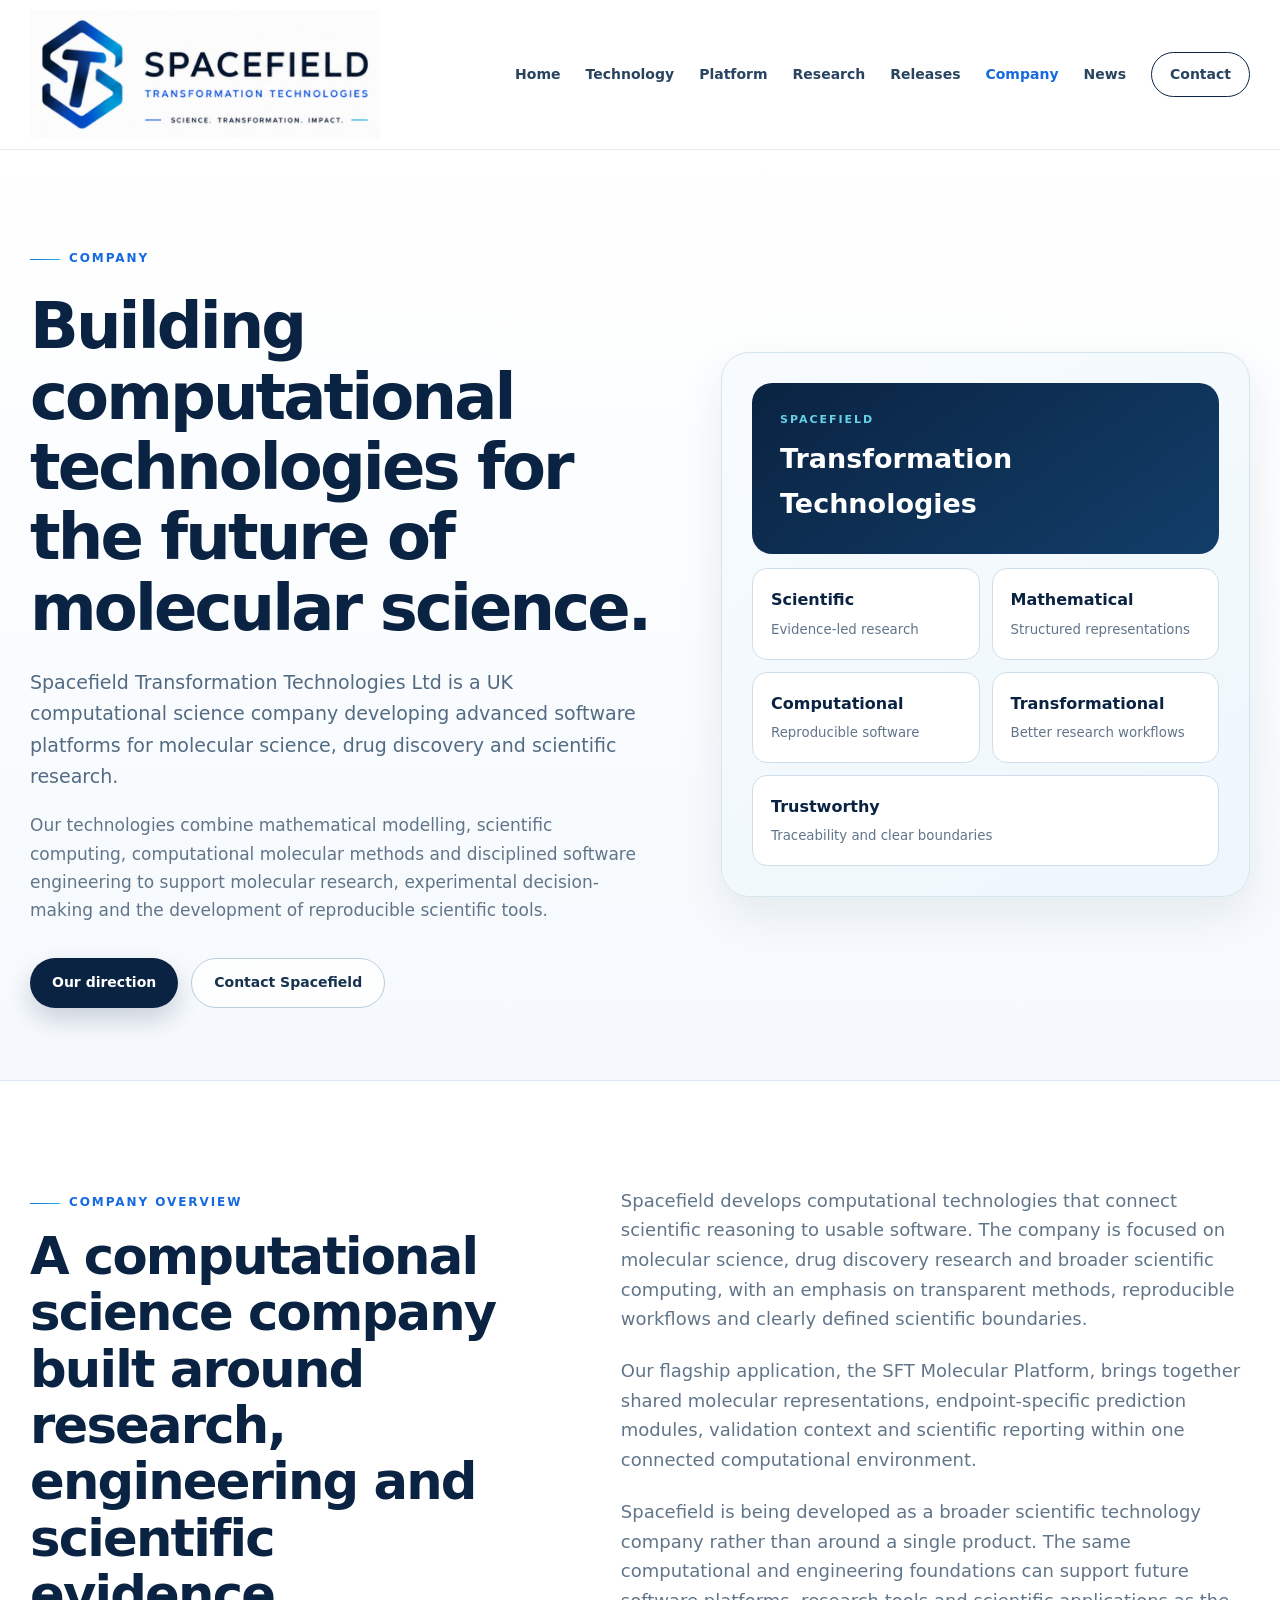
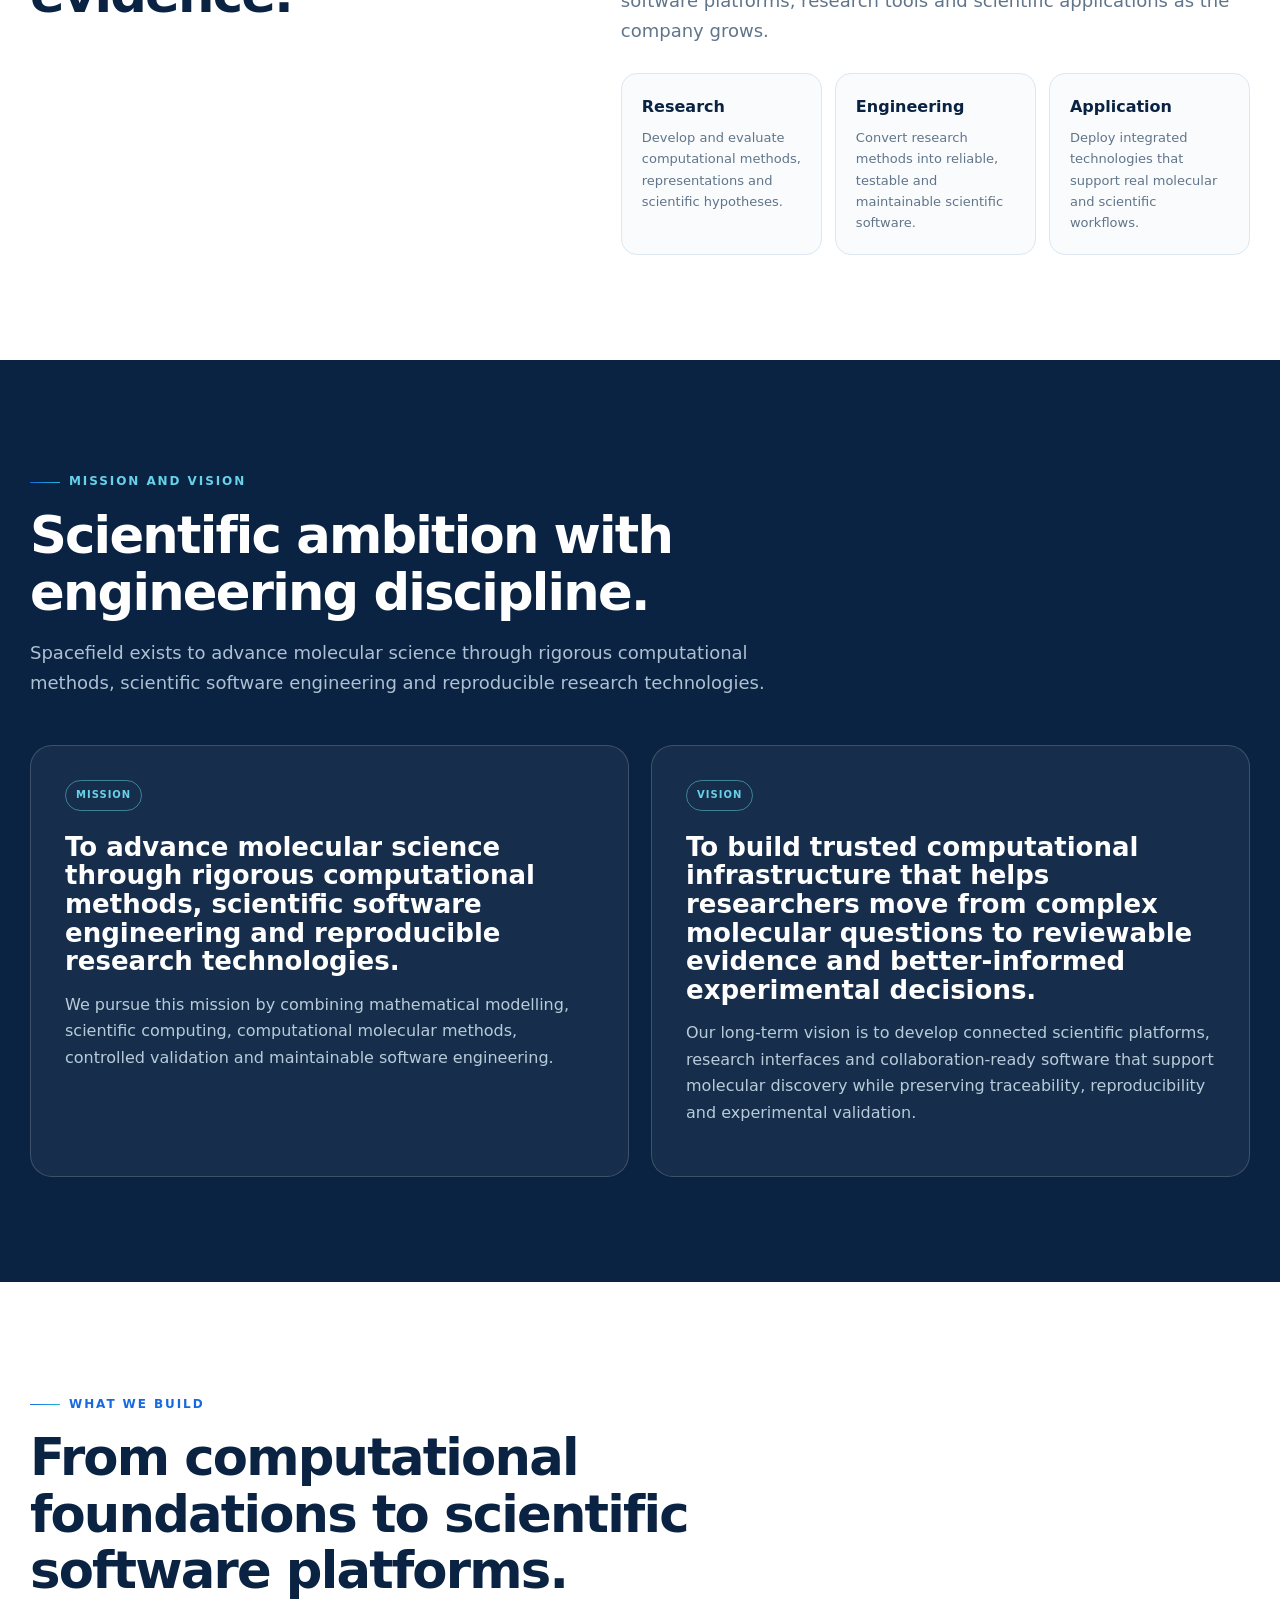
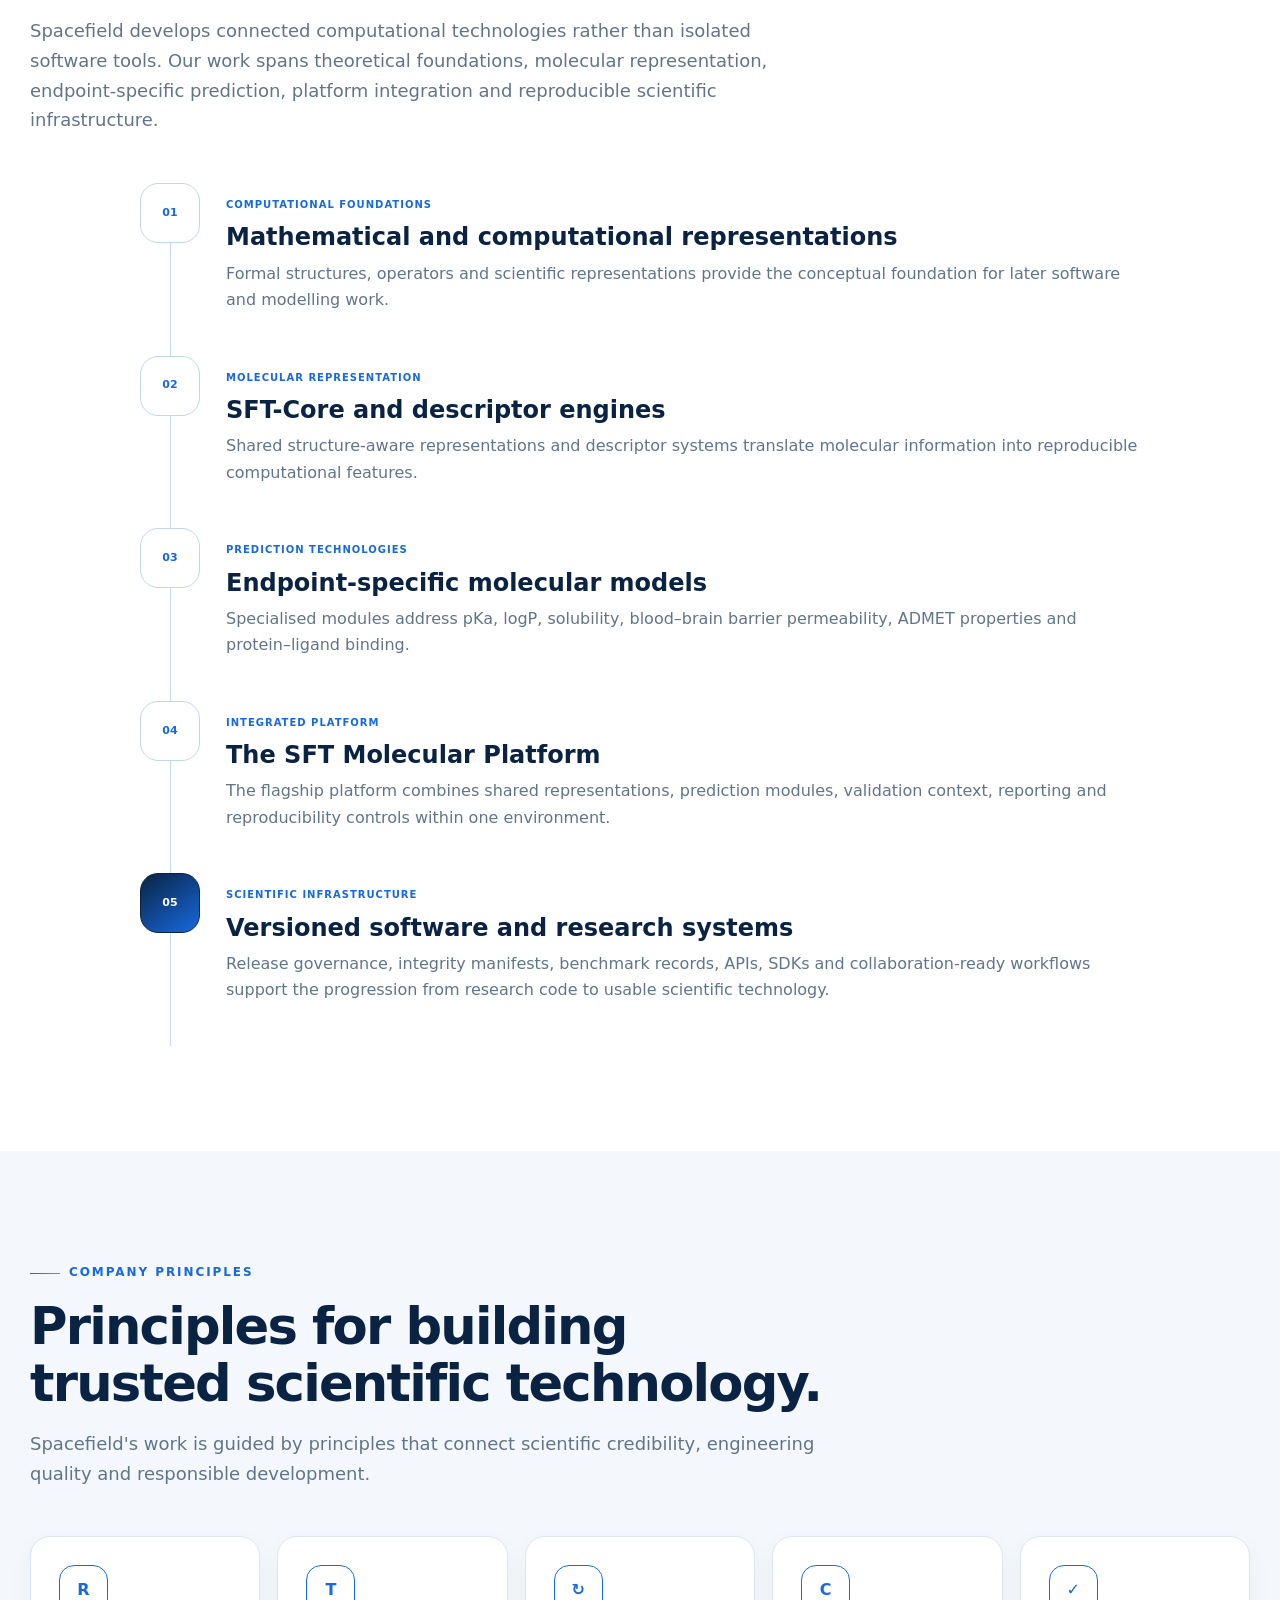
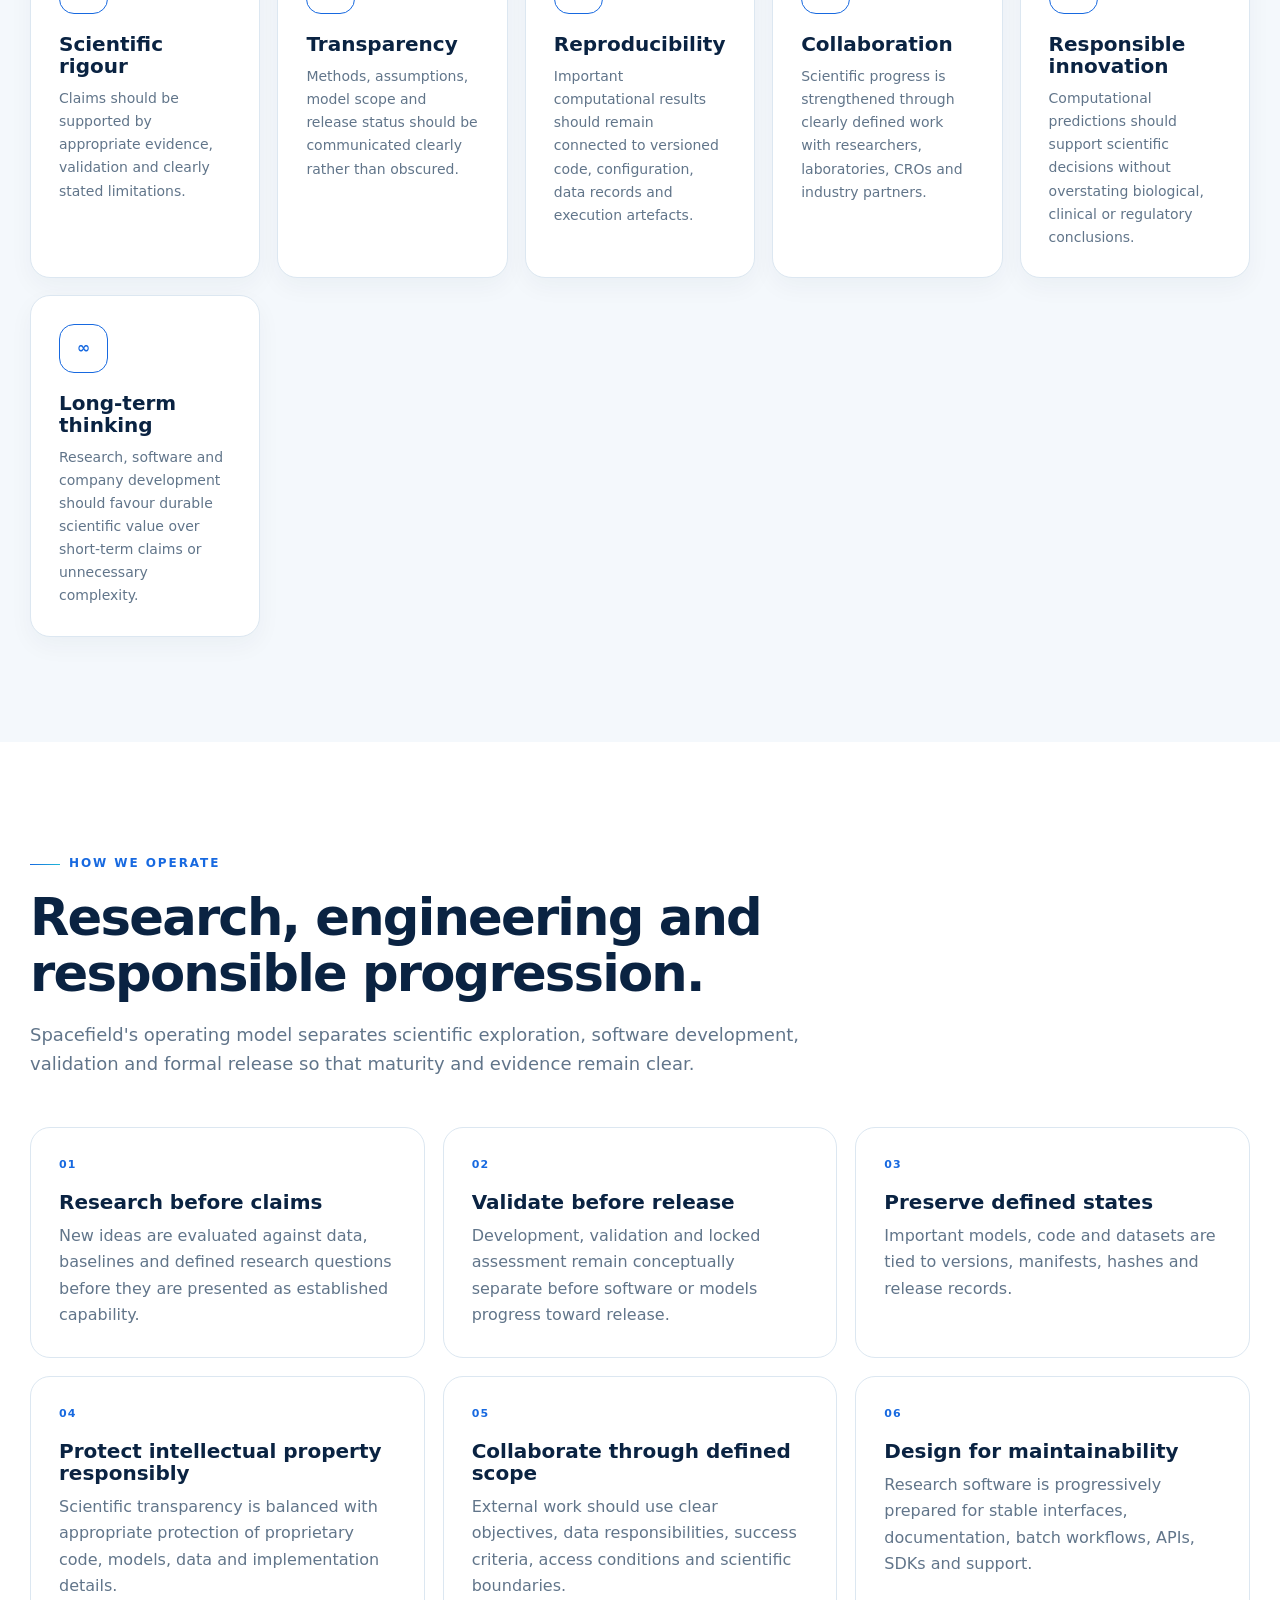
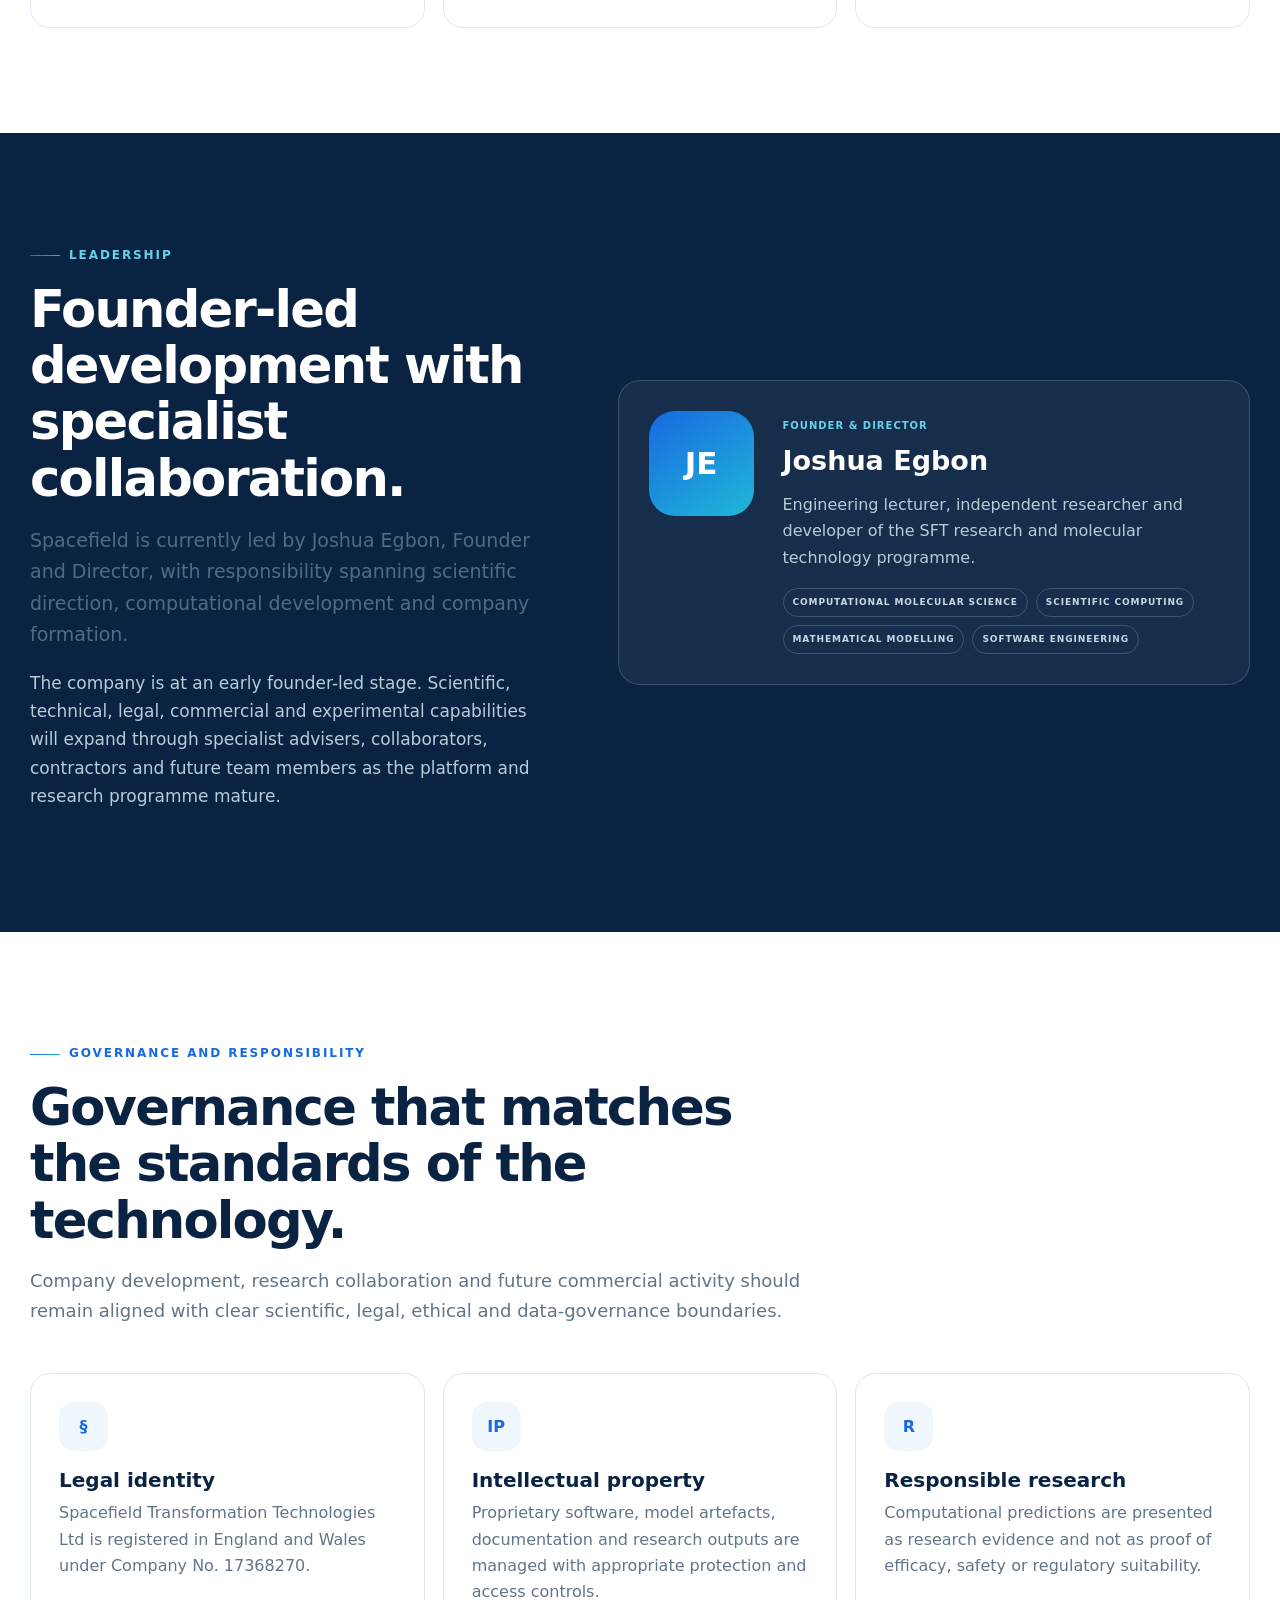
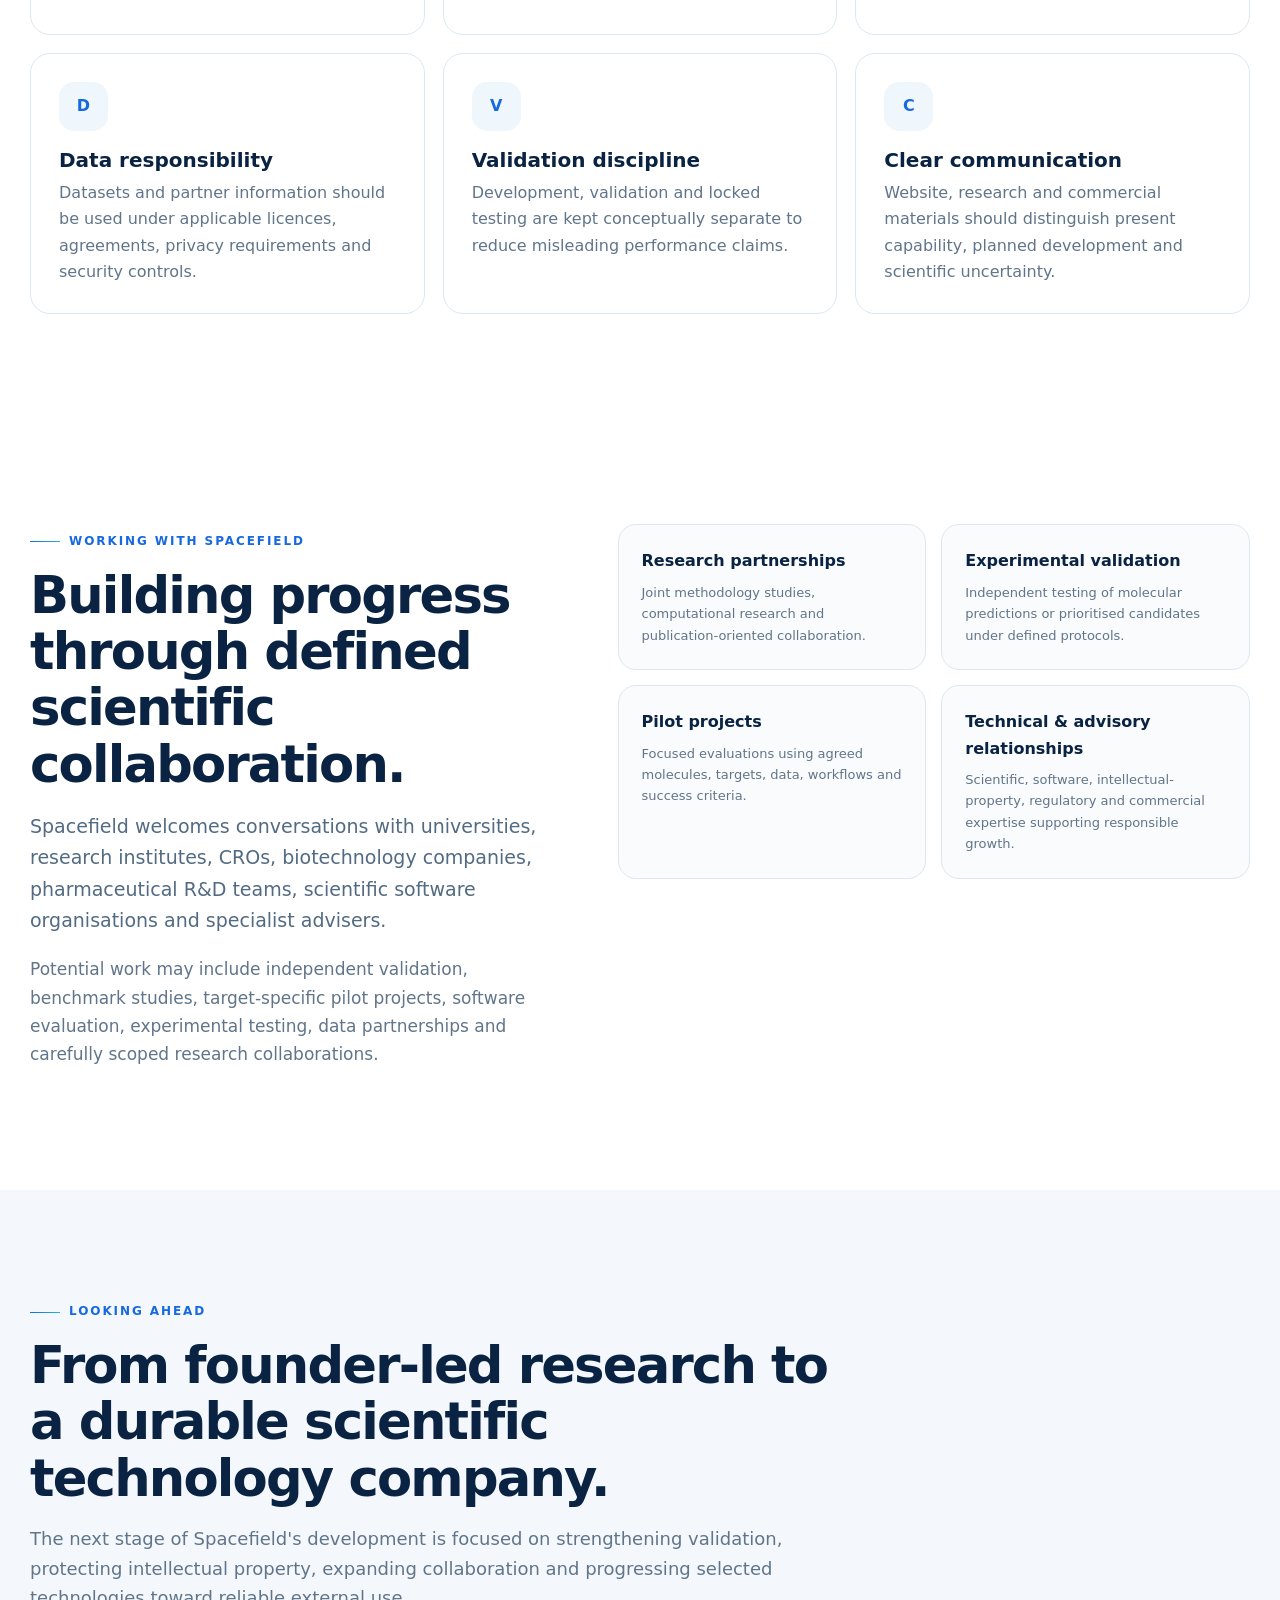
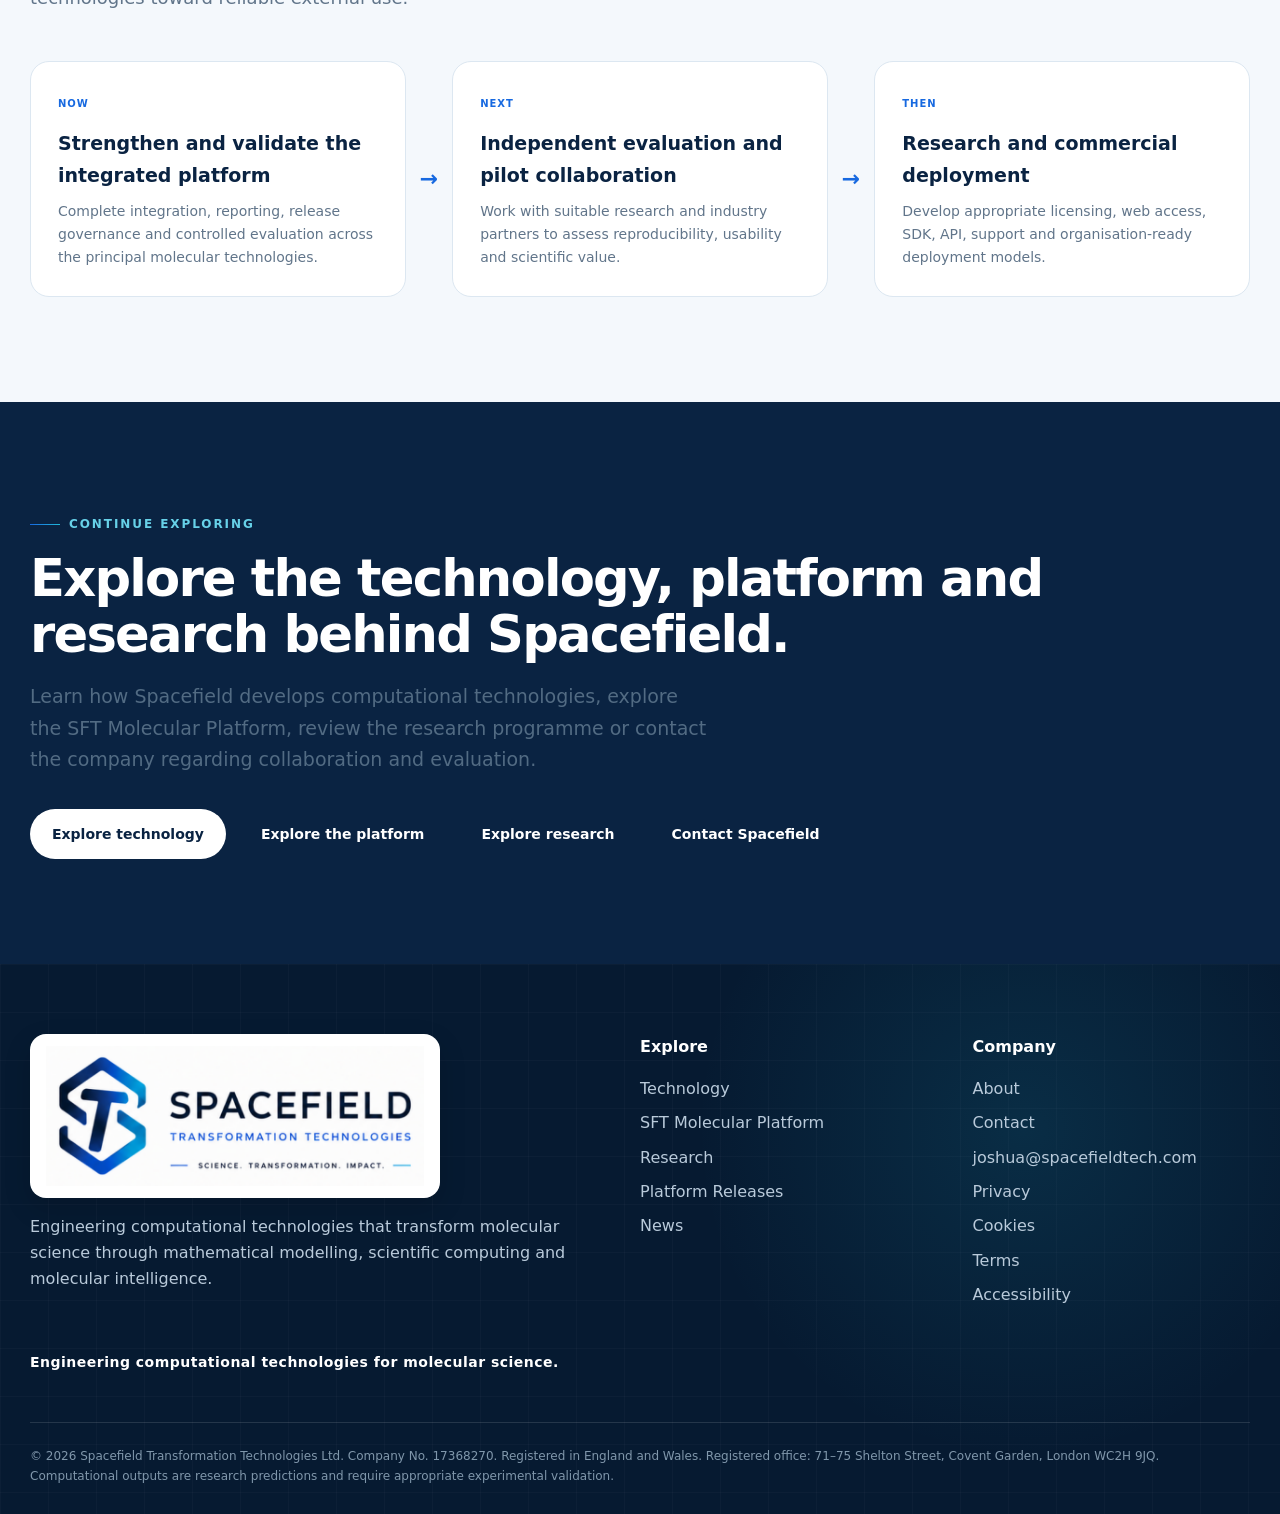
==== commit 1822d5d2: "Revise company story and values sections in about.html Updated sections to enhance clarity and focus" ====
--- a/about.html
+++ b/about.html
@@ -115,49 +115,49 @@
 <section class="section company-story-section">
 <div class="container">
 <div class="section-head">
-<span class="eyebrow">Company story</span>
-<h2>From theoretical research to a scientific software company.</h2>
-<p>Spacefield emerged from a programme of independent mathematical and computational research that gradually developed into a broader technology effort.</p>
+<span class="eyebrow">What we build</span>
+<h2>From computational foundations to scientific software platforms.</h2>
+<p>Spacefield develops connected computational technologies rather than isolated software tools. Our work spans theoretical foundations, molecular representation, endpoint-specific prediction, platform integration and reproducible scientific infrastructure.</p>
 </div>
 <div class="company-story-timeline">
 <article>
 <div class="story-marker">01</div>
 <div>
-<span>Foundational research</span>
-<h3>Mathematical and computational ideas</h3>
-<p>Early work focused on theoretical formulations, operators, structure, transformation and the search for representations that could be made computationally explicit.</p>
+<span>Computational foundations</span>
+<h3>Mathematical and computational representations</h3>
+<p>Formal structures, operators and scientific representations provide the conceptual foundation for later software and modelling work.</p>
 </div>
 </article>
 <article>
 <div class="story-marker">02</div>
 <div>
-<span>Molecular extension</span>
-<h3>From theory to molecular representation</h3>
-<p>The research expanded toward molecular descriptors, interaction geometry, structure-aware computation and the possibility of using shared representations across multiple molecular endpoints.</p>
+<span>Molecular representation</span>
+<h3>SFT-Core and descriptor engines</h3>
+<p>Shared structure-aware representations and descriptor systems translate molecular information into reproducible computational features.</p>
 </div>
 </article>
 <article>
 <div class="story-marker">03</div>
 <div>
-<span>Scientific software</span>
-<h3>Building specialised prediction modules</h3>
-<p>Separate technologies were developed for pKa, logP, solubility, blood–brain barrier permeability, ADMET properties and protein–ligand binding.</p>
+<span>Prediction technologies</span>
+<h3>Endpoint-specific molecular models</h3>
+<p>Specialised modules address pKa, logP, solubility, blood–brain barrier permeability, ADMET properties and protein–ligand binding.</p>
 </div>
 </article>
 <article>
 <div class="story-marker">04</div>
 <div>
-<span>Platform integration</span>
+<span>Integrated platform</span>
 <h3>The SFT Molecular Platform</h3>
-<p>The individual modules began to converge into an integrated environment with shared inputs, reporting, interfaces, validation records and reproducibility controls.</p>
+<p>The flagship platform combines shared representations, prediction modules, validation context, reporting and reproducibility controls within one environment.</p>
 </div>
 </article>
 <article class="story-current">
 <div class="story-marker">05</div>
 <div>
-<span>Company formation</span>
-<h3>Spacefield Transformation Technologies Ltd</h3>
-<p>The company was established to protect, develop, validate and ultimately deploy these computational technologies through research partnerships, pilot projects and commercial scientific software.</p>
+<span>Scientific infrastructure</span>
+<h3>Versioned software and research systems</h3>
+<p>Release governance, integrity manifests, benchmark records, APIs, SDKs and collaboration-ready workflows support the progression from research code to usable scientific technology.</p>
 </div>
 </article>
 </div>
@@ -166,76 +166,76 @@
 <section class="section section-alt company-values-section">
 <div class="container">
 <div class="section-head">
-<span class="eyebrow">Our identity</span>
-<h2>Five principles that define how Spacefield works.</h2>
-<p>Scientific. Mathematical. Computational. Transformational. Trustworthy. These are not decorative words; they provide a practical standard for research, engineering and collaboration.</p>
-</div>
-<div class="company-values-grid">
-<article>
-<span class="value-symbol">S</span>
-<h3>Scientific</h3>
-<p>We distinguish evidence, assumptions, hypotheses and limitations. Computational claims should remain tied to appropriate validation.</p>
-</article>
-<article>
-<span class="value-symbol">M</span>
-<h3>Mathematical</h3>
-<p>We seek representations with explicit structure, defined quantities and a clear relationship between scientific ideas and computation.</p>
+<span class="eyebrow">Company principles</span>
+<h2>Principles for building trusted scientific technology.</h2>
+<p>Spacefield's work is guided by principles that connect scientific credibility, engineering quality and responsible development.</p>
+</div>
+<div aria-label="Spacefield company principles" class="company-values-grid">
+<article>
+<span class="value-symbol">R</span>
+<h3>Scientific rigour</h3>
+<p>Claims should be supported by appropriate evidence, validation and clearly stated limitations.</p>
+</article>
+<article>
+<span class="value-symbol">T</span>
+<h3>Transparency</h3>
+<p>Methods, assumptions, model scope and release status should be communicated clearly rather than obscured.</p>
+</article>
+<article>
+<span class="value-symbol">↻</span>
+<h3>Reproducibility</h3>
+<p>Important computational results should remain connected to versioned code, configuration, data records and execution artefacts.</p>
 </article>
 <article>
 <span class="value-symbol">C</span>
-<h3>Computational</h3>
-<p>Ideas must become executable, testable and reproducible through algorithms, software, interfaces and controlled environments.</p>
-</article>
-<article>
-<span class="value-symbol">T</span>
-<h3>Transformational</h3>
-<p>We aim to improve how complex scientific workflows are organised, integrated and translated into practical research tools.</p>
+<h3>Collaboration</h3>
+<p>Scientific progress is strengthened through clearly defined work with researchers, laboratories, CROs and industry partners.</p>
 </article>
 <article>
 <span class="value-symbol">✓</span>
-<h3>Trustworthy</h3>
-<p>Traceability, responsible communication, integrity records and clear boundaries are essential to building confidence in computational technology.</p>
-</article>
-</div>
+<h3>Responsible innovation</h3>
+<p>Computational predictions should support scientific decisions without overstating biological, clinical or regulatory conclusions.</p>
+</article>
+<article><span class="value-symbol">∞</span><h3>Long-term thinking</h3><p>Research, software and company development should favour durable scientific value over short-term claims or unnecessary complexity.</p></article></div>
 </div>
 </section>
 <section class="section company-operating-section">
 <div class="container">
 <div class="section-head">
 <span class="eyebrow">How we operate</span>
-<h2>Research, engineering and responsible deployment.</h2>
-<p>Our operating model is designed to preserve scientific rigour while moving toward usable products and sustainable collaboration.</p>
-</div>
-<div class="operating-model-grid">
+<h2>Research, engineering and responsible progression.</h2>
+<p>Spacefield's operating model separates scientific exploration, software development, validation and formal release so that maturity and evidence remain clear.</p>
+</div>
+<div aria-label="Spacefield operating model" class="operating-model-grid">
 <article>
 <span>01</span>
 <h3>Research before claims</h3>
-<p>New ideas are tested against data, baselines and defined evaluation plans before they are presented as platform capabilities.</p>
+<p>New ideas are evaluated against data, baselines and defined research questions before they are presented as established capability.</p>
 </article>
 <article>
 <span>02</span>
-<h3>Freeze before release</h3>
-<p>Important models and software states are preserved through versioning, manifests, hashes and release records.</p>
+<h3>Validate before release</h3>
+<p>Development, validation and locked assessment remain conceptually separate before software or models progress toward release.</p>
 </article>
 <article>
 <span>03</span>
-<h3>Separate evidence from aspiration</h3>
-<p>Current validated capabilities are distinguished from future modules, roadmap items and long-term research goals.</p>
+<h3>Preserve defined states</h3>
+<p>Important models, code and datasets are tied to versions, manifests, hashes and release records.</p>
 </article>
 <article>
 <span>04</span>
 <h3>Protect intellectual property responsibly</h3>
-<p>Scientific transparency is balanced with the need to protect proprietary code, models, data and unpublished implementation details.</p>
+<p>Scientific transparency is balanced with appropriate protection of proprietary code, models, data and implementation details.</p>
 </article>
 <article>
 <span>05</span>
 <h3>Collaborate through defined scope</h3>
-<p>Research and industry engagements should use clear objectives, data responsibilities, success criteria and access conditions.</p>
+<p>External work should use clear objectives, data responsibilities, success criteria, access conditions and scientific boundaries.</p>
 </article>
 <article>
 <span>06</span>
-<h3>Design for deployment</h3>
-<p>Research software is progressively prepared for stable APIs, batch workflows, reporting, documentation and support.</p>
+<h3>Design for maintainability</h3>
+<p>Research software is progressively prepared for stable interfaces, documentation, batch workflows, APIs, SDKs and support.</p>
 </article>
 </div>
 </div>
@@ -244,9 +244,9 @@
 <div class="container leadership-grid">
 <div>
 <span class="eyebrow">Leadership</span>
-<h2>Founder-led scientific and technical development.</h2>
-<p class="lead">Spacefield is led by Joshua Egbon, Founder and Director, whose work spans engineering education, mathematical modelling, computational molecular science and scientific software development.</p>
-<p>The company is currently in an early founder-led stage. Scientific, technical, legal and commercial capabilities will expand through specialist advisers, collaborators, contractors and future team members as the platform develops.</p>
+<h2>Founder-led development with specialist collaboration.</h2>
+<p class="lead">Spacefield is currently led by Joshua Egbon, Founder and Director, with responsibility spanning scientific direction, computational development and company formation.</p>
+<p>The company is at an early founder-led stage. Scientific, technical, legal, commercial and experimental capabilities will expand through specialist advisers, collaborators, contractors and future team members as the platform and research programme mature.</p>
 </div>
 <div class="founder-card">
 <div class="founder-initials">JE</div>
@@ -268,8 +268,8 @@
 <div class="container">
 <div class="section-head">
 <span class="eyebrow">Governance and responsibility</span>
-<h2>Building credibility into the company as well as the software.</h2>
-<p>Spacefield's public presence, collaborations and future commercial activity should be governed by clear scientific, legal and ethical boundaries.</p>
+<h2>Governance that matches the standards of the technology.</h2>
+<p>Company development, research collaboration and future commercial activity should remain aligned with clear scientific, legal, ethical and data-governance boundaries.</p>
 </div>
 <div class="governance-grid">
 <article>
@@ -309,15 +309,15 @@
 <div class="container company-collaboration-grid">
 <div>
 <span class="eyebrow">Working with Spacefield</span>
-<h2>Collaboration built around clear scientific objectives.</h2>
-<p class="lead">Spacefield welcomes conversations with researchers, universities, biotechnology and pharmaceutical organisations, scientific software teams and specialist advisers.</p>
-<p>Early collaborations may focus on independent validation, dataset access, target-specific pilot studies, software evaluation, experimental testing or the design of research partnerships.</p>
-</div>
-<div class="company-collaboration-types">
-<article><strong>Research partnerships</strong><span>Joint studies, methodology evaluation and publication-oriented collaboration.</span></article>
-<article><strong>Pilot projects</strong><span>Defined computational studies using agreed molecules, targets, data and success criteria.</span></article>
-<article><strong>Technical evaluation</strong><span>Private review of platform architecture, outputs, validation records and integration pathways.</span></article>
-<article><strong>Advisory relationships</strong><span>Scientific, intellectual-property, regulatory, commercial and software-engineering expertise.</span></article>
+<h2>Building progress through defined scientific collaboration.</h2>
+<p class="lead">Spacefield welcomes conversations with universities, research institutes, CROs, biotechnology companies, pharmaceutical R&amp;D teams, scientific software organisations and specialist advisers.</p>
+<p>Potential work may include independent validation, benchmark studies, target-specific pilot projects, software evaluation, experimental testing, data partnerships and carefully scoped research collaborations.</p>
+</div>
+<div aria-label="Spacefield collaboration pathways" class="company-collaboration-types">
+<article><strong>Research partnerships</strong><span>Joint methodology studies, computational research and publication-oriented collaboration.</span></article>
+<article><strong>Experimental validation</strong><span>Independent testing of molecular predictions or prioritised candidates under defined protocols.</span></article>
+<article><strong>Pilot projects</strong><span>Focused evaluations using agreed molecules, targets, data, workflows and success criteria.</span></article>
+<article><strong>Technical &amp; advisory relationships</strong><span>Scientific, software, intellectual-property, regulatory and commercial expertise supporting responsible growth.</span></article>
 </div>
 </div>
 </section>
@@ -325,27 +325,27 @@
 <div class="container">
 <div class="section-head">
 <span class="eyebrow">Looking ahead</span>
-<h2>From founder-led research to a scalable scientific technology company.</h2>
-<p>The next stage of Spacefield's development is focused on strengthening the platform, validating its capabilities, protecting its intellectual property and building the relationships required for responsible external use.</p>
-</div>
-<div class="company-future-roadmap">
-<article><span>Now</span><strong>Complete and validate the integrated platform</strong><p>Finish platform integration, unified reporting, API design and controlled benchmark evaluation.</p></article>
+<h2>From founder-led research to a durable scientific technology company.</h2>
+<p>The next stage of Spacefield's development is focused on strengthening validation, protecting intellectual property, expanding collaboration and progressing selected technologies toward reliable external use.</p>
+</div>
+<div aria-label="Spacefield company development roadmap" class="company-future-roadmap">
+<article><span>Now</span><strong>Strengthen and validate the integrated platform</strong><p>Complete integration, reporting, release governance and controlled evaluation across the principal molecular technologies.</p></article>
 <b>→</b>
-<article><span>Next</span><strong>External evaluation and pilot collaboration</strong><p>Work with appropriate partners to test usability, reproducibility and scientific value.</p></article>
+<article><span>Next</span><strong>Independent evaluation and pilot collaboration</strong><p>Work with suitable research and industry partners to assess reproducibility, usability and scientific value.</p></article>
 <b>→</b>
-<article><span>Then</span><strong>Commercial and research deployment</strong><p>Develop licensing, support, web access, SDK, API and organisation-ready offerings.</p></article>
+<article><span>Then</span><strong>Research and commercial deployment</strong><p>Develop appropriate licensing, web access, SDK, API, support and organisation-ready deployment models.</p></article>
 </div>
 </div>
 </section>
 <section class="section section-dark company-cta">
 <div class="container">
 <span class="eyebrow">Continue exploring</span>
-<h2>Discover the technology, platform and research behind Spacefield.</h2>
-<p class="lead">Explore how Spacefield builds computational systems, review the SFT Molecular Platform or contact the company regarding research, evaluation and collaboration.</p>
+<h2>Explore the technology, platform and research behind Spacefield.</h2>
+<p class="lead">Learn how Spacefield develops computational technologies, explore the SFT Molecular Platform, review the research programme or contact the company regarding collaboration and evaluation.</p>
 <div class="actions">
 <a class="btn light-button" href="technology.html">Explore technology</a>
-<a class="btn dark-secondary" href="platform.html">View the platform</a>
-<a class="btn dark-secondary" href="research.html">Read the research</a>
+<a class="btn dark-secondary" href="platform.html">Explore the platform</a>
+<a class="btn dark-secondary" href="research.html">Explore research</a>
 <a class="btn dark-secondary" href="contact.html">Contact Spacefield</a>
 </div>
 </div>
